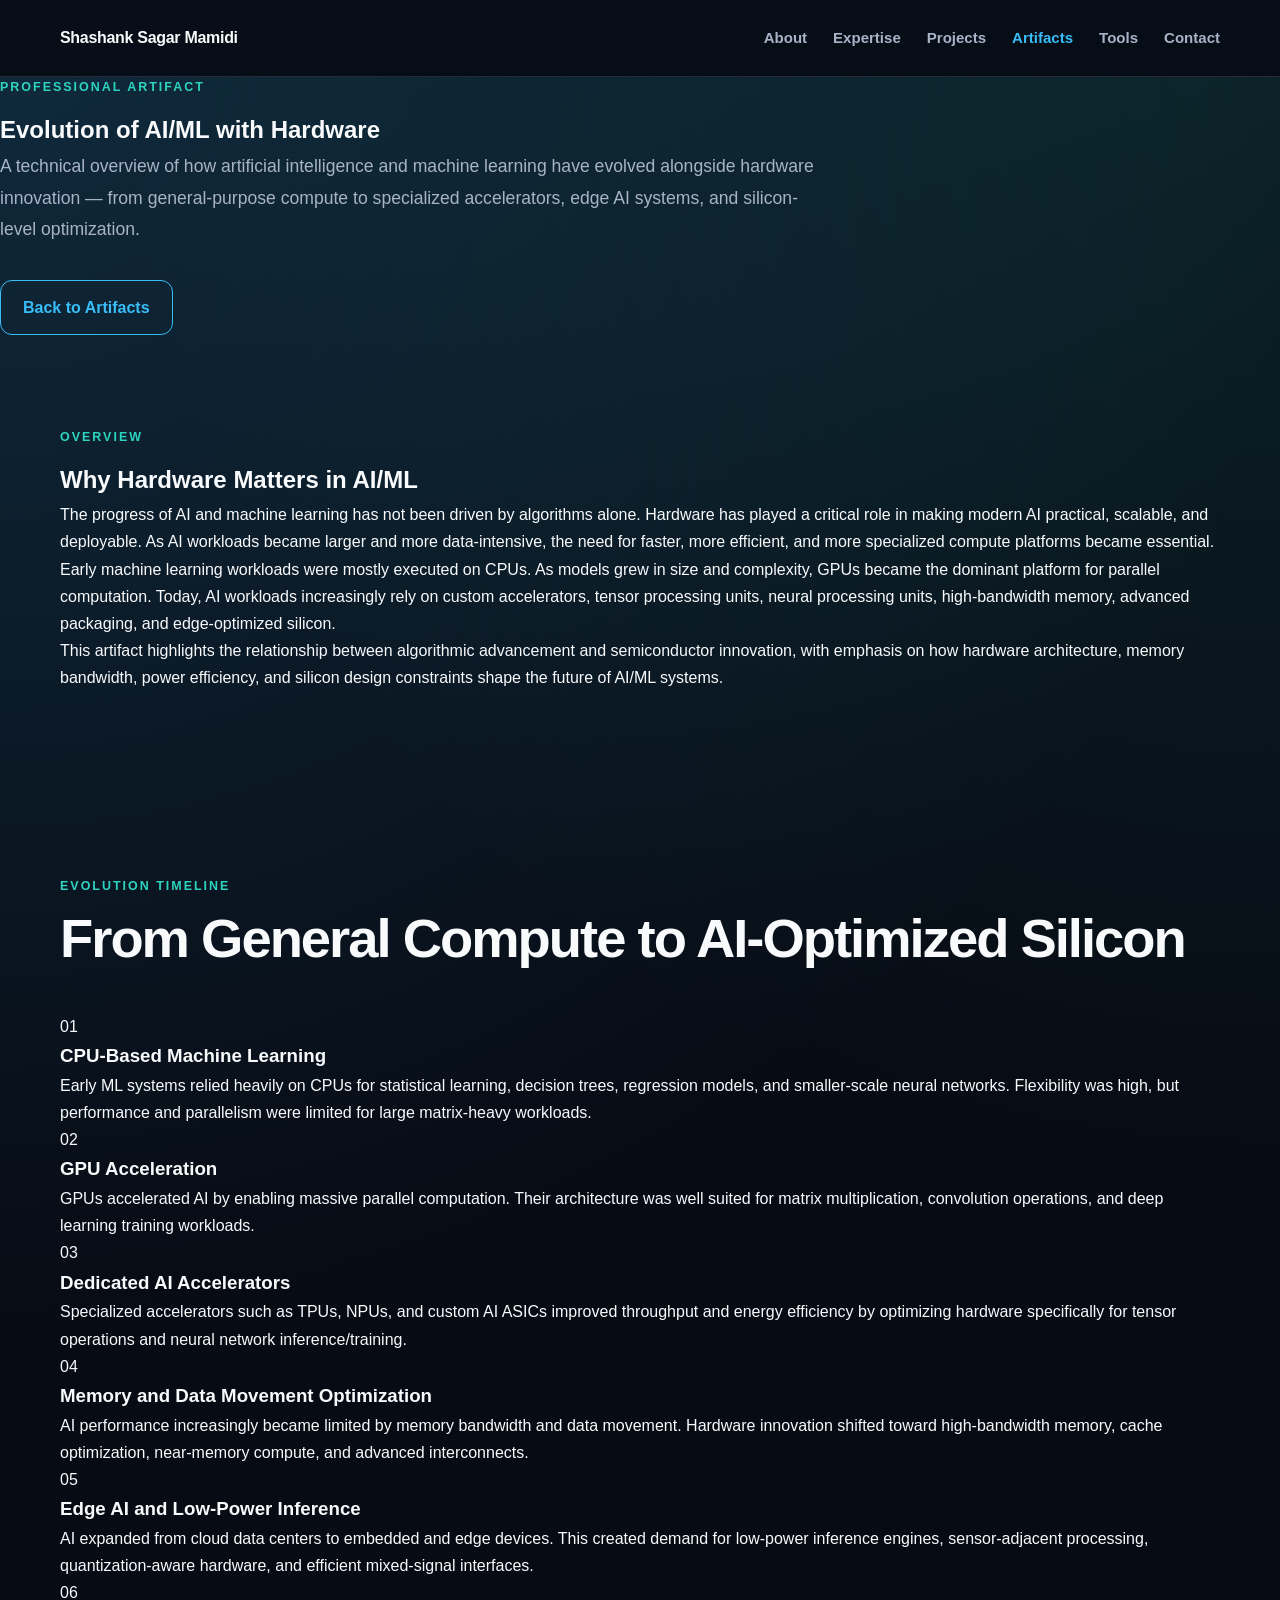
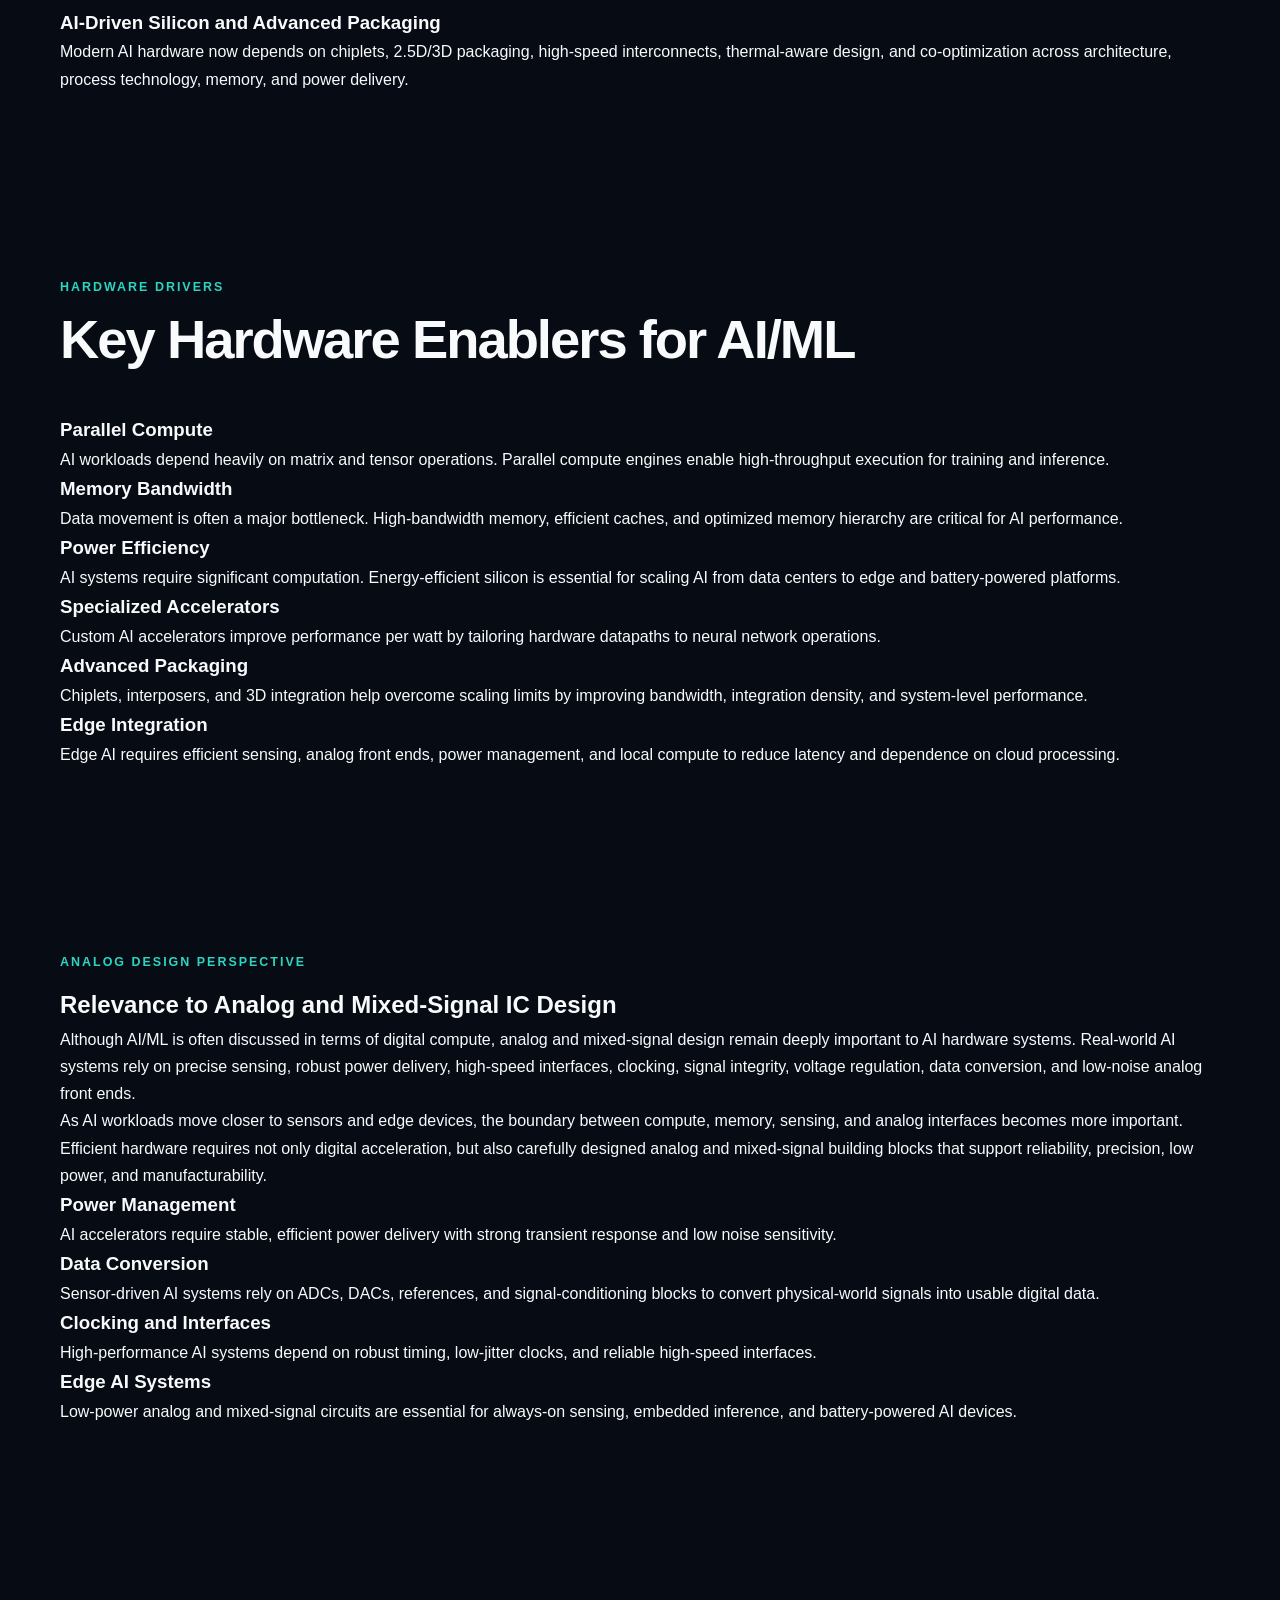
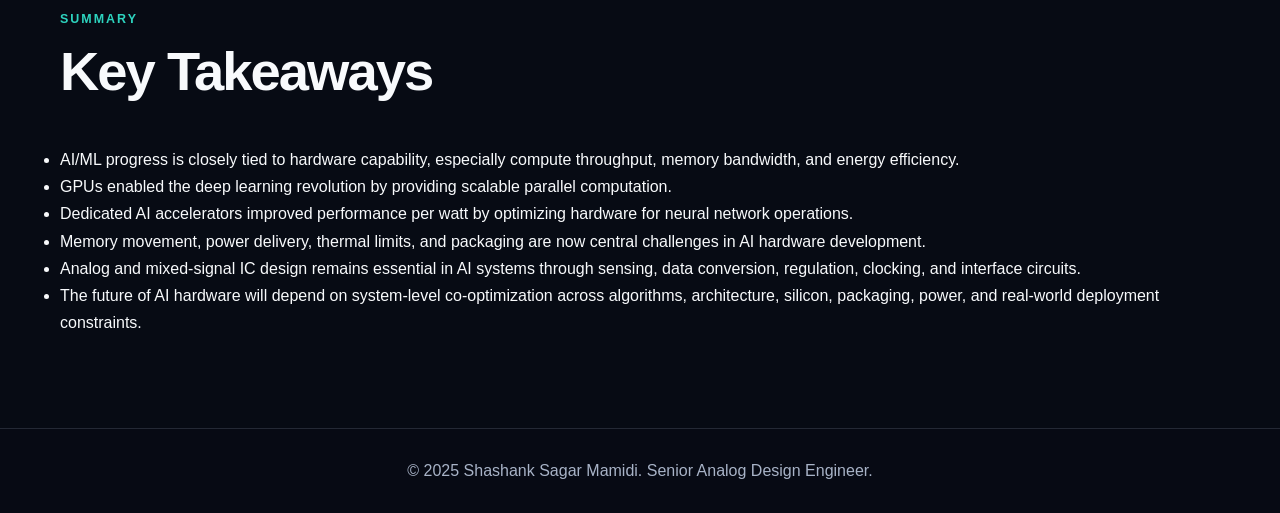
==== ai-ml-hardware.html @ e5d747ac "Create ai-ml-hardware.html" ====
<!DOCTYPE html>
<html lang="en">
<head>
  <meta charset="UTF-8" />
  <meta name="viewport" content="width=device-width, initial-scale=1.0" />

  <title>Evolution of AI/ML with Hardware | Shashank Sagar Mamidi</title>

  <meta 
    name="description" 
    content="A professional artifact by Shashank Sagar Mamidi exploring the evolution of AI and ML with hardware innovation."
  />

  <link rel="stylesheet" href="style.css" />
</head>

<body>

  <header class="site-header">
    <nav class="nav-container">
      <a href="index.html" class="logo">Shashank Sagar Mamidi</a>

      <button class="menu-toggle" id="menuToggle" aria-label="Toggle navigation">
        ☰
      </button>

      <ul class="nav-links" id="navLinks">
        <li><a href="index.html#about">About</a></li>
        <li><a href="index.html#expertise">Expertise</a></li>
        <li><a href="index.html#projects">Projects</a></li>
        <li><a href="artifacts.html" class="active-link">Artifacts</a></li>
        <li><a href="index.html#tools">Tools</a></li>
        <li><a href="index.html#contact">Contact</a></li>
      </ul>
    </nav>
  </header>

  <main>

    <!-- Artifact Hero -->
    <section class="artifact-detail-hero">
      <div class="artifact-detail-inner">
        <p class="intro-label">Professional Artifact</p>

        <h1>Evolution of AI/ML with Hardware</h1>

        <p class="page-description">
          A technical overview of how artificial intelligence and machine learning have evolved
          alongside hardware innovation — from general-purpose compute to specialized accelerators,
          edge AI systems, and silicon-level optimization.
        </p>

        <div class="page-actions">
          <a href="artifacts.html" class="btn btn-outline">Back to Artifacts</a>
        </div>
      </div>
    </section>

    <!-- Overview -->
    <section class="section">
      <div class="artifact-overview-card">
        <p class="section-label">Overview</p>

        <h2>Why Hardware Matters in AI/ML</h2>

        <p>
          The progress of AI and machine learning has not been driven by algorithms alone. 
          Hardware has played a critical role in making modern AI practical, scalable, and deployable.
          As AI workloads became larger and more data-intensive, the need for faster, more efficient,
          and more specialized compute platforms became essential.
        </p>

        <p>
          Early machine learning workloads were mostly executed on CPUs. As models grew in size and
          complexity, GPUs became the dominant platform for parallel computation. Today, AI workloads
          increasingly rely on custom accelerators, tensor processing units, neural processing units,
          high-bandwidth memory, advanced packaging, and edge-optimized silicon.
        </p>

        <p>
          This artifact highlights the relationship between algorithmic advancement and semiconductor
          innovation, with emphasis on how hardware architecture, memory bandwidth, power efficiency,
          and silicon design constraints shape the future of AI/ML systems.
        </p>
      </div>
    </section>

    <!-- Timeline -->
    <section class="section">
      <div class="section-header">
        <p class="section-label">Evolution Timeline</p>
        <h2>From General Compute to AI-Optimized Silicon</h2>
      </div>

      <div class="artifact-timeline">

        <article class="timeline-card">
          <span>01</span>
          <div>
            <h3>CPU-Based Machine Learning</h3>
            <p>
              Early ML systems relied heavily on CPUs for statistical learning, decision trees,
              regression models, and smaller-scale neural networks. Flexibility was high, but
              performance and parallelism were limited for large matrix-heavy workloads.
            </p>
          </div>
        </article>

        <article class="timeline-card">
          <span>02</span>
          <div>
            <h3>GPU Acceleration</h3>
            <p>
              GPUs accelerated AI by enabling massive parallel computation. Their architecture
              was well suited for matrix multiplication, convolution operations, and deep learning
              training workloads.
            </p>
          </div>
        </article>

        <article class="timeline-card">
          <span>03</span>
          <div>
            <h3>Dedicated AI Accelerators</h3>
            <p>
              Specialized accelerators such as TPUs, NPUs, and custom AI ASICs improved throughput
              and energy efficiency by optimizing hardware specifically for tensor operations and
              neural network inference/training.
            </p>
          </div>
        </article>

        <article class="timeline-card">
          <span>04</span>
          <div>
            <h3>Memory and Data Movement Optimization</h3>
            <p>
              AI performance increasingly became limited by memory bandwidth and data movement.
              Hardware innovation shifted toward high-bandwidth memory, cache optimization,
              near-memory compute, and advanced interconnects.
            </p>
          </div>
        </article>

        <article class="timeline-card">
          <span>05</span>
          <div>
            <h3>Edge AI and Low-Power Inference</h3>
            <p>
              AI expanded from cloud data centers to embedded and edge devices. This created demand
              for low-power inference engines, sensor-adjacent processing, quantization-aware hardware,
              and efficient mixed-signal interfaces.
            </p>
          </div>
        </article>

        <article class="timeline-card">
          <span>06</span>
          <div>
            <h3>AI-Driven Silicon and Advanced Packaging</h3>
            <p>
              Modern AI hardware now depends on chiplets, 2.5D/3D packaging, high-speed interconnects,
              thermal-aware design, and co-optimization across architecture, process technology,
              memory, and power delivery.
            </p>
          </div>
        </article>

      </div>
    </section>

    <!-- Hardware Drivers -->
    <section class="section">
      <div class="section-header">
        <p class="section-label">Hardware Drivers</p>
        <h2>Key Hardware Enablers for AI/ML</h2>
      </div>

      <div class="artifact-grid-3">

        <article class="artifact-info-card">
          <h3>Parallel Compute</h3>
          <p>
            AI workloads depend heavily on matrix and tensor operations. Parallel compute engines
            enable high-throughput execution for training and inference.
          </p>
        </article>

        <article class="artifact-info-card">
          <h3>Memory Bandwidth</h3>
          <p>
            Data movement is often a major bottleneck. High-bandwidth memory, efficient caches,
            and optimized memory hierarchy are critical for AI performance.
          </p>
        </article>

        <article class="artifact-info-card">
          <h3>Power Efficiency</h3>
          <p>
            AI systems require significant computation. Energy-efficient silicon is essential for
            scaling AI from data centers to edge and battery-powered platforms.
          </p>
        </article>

        <article class="artifact-info-card">
          <h3>Specialized Accelerators</h3>
          <p>
            Custom AI accelerators improve performance per watt by tailoring hardware datapaths
            to neural network operations.
          </p>
        </article>

        <article class="artifact-info-card">
          <h3>Advanced Packaging</h3>
          <p>
            Chiplets, interposers, and 3D integration help overcome scaling limits by improving
            bandwidth, integration density, and system-level performance.
          </p>
        </article>

        <article class="artifact-info-card">
          <h3>Edge Integration</h3>
          <p>
            Edge AI requires efficient sensing, analog front ends, power management, and local
            compute to reduce latency and dependence on cloud processing.
          </p>
        </article>

      </div>
    </section>

    <!-- Analog Perspective -->
    <section class="section">
      <div class="artifact-overview-card">
        <p class="section-label">Analog Design Perspective</p>

        <h2>Relevance to Analog and Mixed-Signal IC Design</h2>

        <p>
          Although AI/ML is often discussed in terms of digital compute, analog and mixed-signal
          design remain deeply important to AI hardware systems. Real-world AI systems rely on
          precise sensing, robust power delivery, high-speed interfaces, clocking, signal integrity,
          voltage regulation, data conversion, and low-noise analog front ends.
        </p>

        <p>
          As AI workloads move closer to sensors and edge devices, the boundary between compute,
          memory, sensing, and analog interfaces becomes more important. Efficient hardware requires
          not only digital acceleration, but also carefully designed analog and mixed-signal building
          blocks that support reliability, precision, low power, and manufacturability.
        </p>

        <div class="analog-points">
          <div>
            <h3>Power Management</h3>
            <p>
              AI accelerators require stable, efficient power delivery with strong transient response
              and low noise sensitivity.
            </p>
          </div>

          <div>
            <h3>Data Conversion</h3>
            <p>
              Sensor-driven AI systems rely on ADCs, DACs, references, and signal-conditioning blocks
              to convert physical-world signals into usable digital data.
            </p>
          </div>

          <div>
            <h3>Clocking and Interfaces</h3>
            <p>
              High-performance AI systems depend on robust timing, low-jitter clocks, and reliable
              high-speed interfaces.
            </p>
          </div>

          <div>
            <h3>Edge AI Systems</h3>
            <p>
              Low-power analog and mixed-signal circuits are essential for always-on sensing,
              embedded inference, and battery-powered AI devices.
            </p>
          </div>
        </div>
      </div>
    </section>

    <!-- Key Takeaways -->
    <section class="section">
      <div class="section-header">
        <p class="section-label">Summary</p>
        <h2>Key Takeaways</h2>
      </div>

      <div class="takeaways-card">
        <ul>
          <li>
            AI/ML progress is closely tied to hardware capability, especially compute throughput,
            memory bandwidth, and energy efficiency.
          </li>

          <li>
            GPUs enabled the deep learning revolution by providing scalable parallel computation.
          </li>

          <li>
            Dedicated AI accelerators improved performance per watt by optimizing hardware for
            neural network operations.
          </li>

          <li>
            Memory movement, power delivery, thermal limits, and packaging are now central challenges
            in AI hardware development.
          </li>

          <li>
            Analog and mixed-signal IC design remains essential in AI systems through sensing,
            data conversion, regulation, clocking, and interface circuits.
          </li>

          <li>
            The future of AI hardware will depend on system-level co-optimization across algorithms,
            architecture, silicon, packaging, power, and real-world deployment constraints.
          </li>
        </ul>
      </div>
    </section>

  </main>

  <footer>
    <p>© 2025 Shashank Sagar Mamidi. Senior Analog Design Engineer.</p>
  </footer>

  <script src="script.js"></script>
</body>
</html>
---- style.css ----
:root {
  --bg: #070b14;
  --surface: #0f172a;
  --surface-soft: #111c33;
  --text: #f8fafc;
  --muted: #a8b3c7;
  --primary: #38bdf8;
  --primary-dark: #0284c7;
  --accent: #2dd4bf;
  --border: rgba(148, 163, 184, 0.2);
  --shadow: 0 24px 70px rgba(0, 0, 0, 0.45);
  --gradient: linear-gradient(135deg, #38bdf8, #2dd4bf);
}

* {
  margin: 0;
  padding: 0;
  box-sizing: border-box;
}

html {
  scroll-behavior: smooth;
}

body {
  font-family: Arial, Helvetica, sans-serif;
  background:
    radial-gradient(circle at top left, rgba(56, 189, 248, 0.18), transparent 34%),
    radial-gradient(circle at top right, rgba(45, 212, 191, 0.12), transparent 30%),
    var(--bg);
  color: var(--text);
  line-height: 1.7;
}

a {
  text-decoration: none;
  color: inherit;
}

/* Header */
.site-header {
  position: sticky;
  top: 0;
  z-index: 1000;
  background: rgba(7, 11, 20, 0.88);
  backdrop-filter: blur(16px);
  border-bottom: 1px solid var(--border);
}

.nav-container {
  width: min(1160px, 92%);
  margin: auto;
  min-height: 76px;
  display: flex;
  align-items: center;
  justify-content: space-between;
}

.logo {
  font-weight: 900;
  color: var(--text);
  font-size: 1rem;
  letter-spacing: -0.3px;
}

.logo:hover {
  color: var(--primary);
}

.nav-links {
  list-style: none;
  display: flex;
  gap: 26px;
}

.nav-links a {
  font-weight: 600;
  font-size: 0.94rem;
  color: var(--muted);
  transition: 0.2s ease;
}

.nav-links a:hover,
.active-link {
  color: var(--primary) !important;
}

.menu-toggle {
  display: none;
  border: none;
  background: transparent;
  color: var(--text);
  font-size: 1.9rem;
  cursor: pointer;
}

/* Hero */
.hero {
  width: min(1160px, 92%);
  min-height: calc(100vh - 76px);
  margin: auto;
  display: grid;
  grid-template-columns: minmax(0, 1.35fr) minmax(280px, 0.9fr);
  gap: 54px;
  align-items: center;
  padding: 76px 0;
}

.intro-label,
.section-label {
  color: var(--accent);
  text-transform: uppercase;
  letter-spacing: 2px;
  font-size: 0.78rem;
  font-weight: 900;
  margin-bottom: 12px;
}

.hero h1 {
  font-size: clamp(2.8rem, 7vw, 5.8rem);
  line-height: 0.98;
  letter-spacing: -3px;
  margin-bottom: 24px;
}

.hero h2 {
  color: var(--primary);
  font-size: clamp(1.15rem, 2.3vw, 1.7rem);
  margin-bottom: 24px;
  max-width: 850px;
}

.hero-description {
  max-width: 760px;
  color: var(--muted);
  font-size: 1.08rem;
}

.hero-actions {
  display: flex;
  flex-wrap: wrap;
  gap: 16px;
  margin-top: 36px;
}

.btn {
  display: inline-block;
  padding: 13px 22px;
  border-radius: 12px;
  font-weight: 900;
  transition: 0.25s ease;
}

.btn-primary {
  background: var(--gradient);
  color: #06111f;
}

.btn-primary:hover {
  transform: translateY(-3px);
  box-shadow: 0 14px 32px rgba(56, 189, 248, 0.25);
}

.btn-outline {
  border: 1.5px solid var(--primary);
  color: var(--primary);
}

.btn-outline:hover {
  background: rgba(56, 189, 248, 0.12);
  transform: translateY(-3px);
}

/* Hero Panel */
.hero-panel {
  background: linear-gradient(145deg, rgba(15, 23, 42, 0.96), rgba(17, 28, 51, 0.96));
  color: var(--text);
  padding: 34px;
  border-radius: 28px;
  box-shadow: var(--shadow);
  border: 1px solid var(--border);
  position: relative;
  overflow: hidden;
}

.hero-panel::before {
  content: "";
  position: absolute;
  inset: 0;
  background: linear-gradient(135deg, rgba(56, 189, 248, 0.14), transparent 45%);
  pointer-events: none;
}

.panel-title {
  position: relative;
  font-weight: 900;
  margin-bottom: 22px;
  color: var(--accent);
}

.chip-grid {
  position: relative;
  display: flex;
  flex-wrap: wrap;
  gap: 12px;
}

.chip-grid span {
  background: rgba(148, 163, 184, 0.1);
  border: 1px solid var(--border);
  color: #d7e2f3;
  padding: 10px 13px;
  border-radius: 999px;
  font-size: 0.9rem;
}

/* Sections */
.section {
  width: min(1160px, 92%);
  margin: auto;
  padding: 92px 0;
}

.section-header {
  margin-bottom: 44px;
}

.section-header h2 {
  font-size: clamp(2rem, 4.4vw, 3.4rem);
  line-height: 1.1;
  letter-spacing: -2px;
}

.about-layout {
  display: grid;
  grid-template-columns: minmax(0, 1.35fr) minmax(280px, 0.75fr);
  gap: 42px;
}

.about-text p {
  margin-bottom: 18px;
  color: var(--muted);
}

/* Shared Card Styles */
.summary-card,
.expertise-card,
.project-card,
.artifact-card,
.note-card {
  background: linear-gradient(145deg, var(--surface), var(--surface-soft));
  border: 1px solid var(--border);
  box-shadow: var(--shadow);
}

/* Summary Card */
.summary-card {
  padding: 32px;
  border-radius: 24px;
}

.summary-card h3 {
  margin-bottom: 12px;
  color: var(--primary);
}

.summary-card p {
  color: var(--muted);
  margin-bottom: 18px;
}

.summary-card ul {
  padding-left: 18px;
  color: var(--muted);
}

/* Expertise */
.expertise-grid {
  display: grid;
  grid-template-columns: repeat(3, minmax(0, 1fr));
  gap: 22px;
}

.expertise-card {
  padding: 28px;
  border-radius: 22px;
  transition: 0.25s ease;
}

.expertise-card:hover,
.project-card:hover,
.artifact-card:hover {
  transform: translateY(-5px);
  border-color: rgba(56, 189, 248, 0.45);
}

.expertise-card h3 {
  color: var(--accent);
  margin-bottom: 12px;
}

.expertise-card p {
  color: var(--muted);
}

/* Projects */
.projects-grid {
  display: grid;
  grid-template-columns: repeat(3, minmax(0, 1fr));
  gap: 22px;
}

.project-card {
  border-radius: 24px;
  padding: 28px;
  transition: 0.25s ease;
}

.project-top {
  display: flex;
  gap: 14px;
  justify-content: space-between;
  align-items: flex-start;
  margin-bottom: 16px;
}

.project-top h3 {
  line-height: 1.25;
  color: var(--text);
}

.project-top span {
  background: rgba(56, 189, 248, 0.12);
  color: var(--primary);
  border: 1px solid rgba(56, 189, 248, 0.28);
  padding: 6px 10px;
  border-radius: 999px;
  font-size: 0.75rem;
  font-weight: 900;
  white-space: nowrap;
}

.project-card p {
  color: var(--muted);
  margin-bottom: 18px;
}

.project-card ul {
  padding-left: 18px;
  color: var(--muted);
}

/* Tools */
.tools-wrapper {
  display: flex;
  flex-wrap: wrap;
  gap: 14px;
}

.tools-wrapper span {
  background: rgba(15, 23, 42, 0.9);
  border: 1px solid var(--border);
  box-shadow: 0 8px 22px rgba(0, 0, 0, 0.22);
  padding: 12px 16px;
  border-radius: 999px;
  font-weight: 800;
  color: var(--text);
}

.tools-wrapper span:hover {
  color: var(--primary);
  border-color: rgba(56, 189, 248, 0.45);
}

/* Contact */
.contact-section {
  text-align: center;
}

.contact-section p {
  max-width: 700px;
  margin: auto;
  color: var(--muted);
}

.contact-buttons {
  display: flex;
  justify-content: center;
  flex-wrap: wrap;
  gap: 14px;
  margin-top: 30px;
}

.contact-buttons a {
  background: var(--gradient);
  color: #06111f;
  padding: 13px 20px;
  border-radius: 12px;
  font-weight: 900;
  transition: 0.25s ease;
}

.contact-buttons a:hover {
  transform: translateY(-3px);
  box-shadow: 0 14px 32px rgba(56, 189, 248, 0.25);
}

/* Secondary Page Hero */
.page-hero {
  width: min(1160px, 92%);
  min-height: 55vh;
  margin: auto;
  display: flex;
  align-items: center;
  padding: 90px 0 60px;
}

.page-hero h1 {
  font-size: clamp(3.2rem, 8vw, 6.5rem);
  line-height: 0.95;
  letter-spacing: -4px;
  margin-bottom: 24px;
}

.page-description {
  max-width: 820px;
  color: var(--muted);
  font-size: 1.1rem;
}

/* Artifacts Page */
.artifacts-grid {
  display: grid;
  grid-template-columns: repeat(3, minmax(0, 1fr));
  gap: 22px;
}

.artifact-card {
  border-radius: 24px;
  padding: 28px;
  transition: 0.25s ease;
}

.artifact-icon {
  width: 52px;
  height: 52px;
  border-radius: 16px;
  background: rgba(56, 189, 248, 0.12);
  border: 1px solid rgba(56, 189, 248, 0.28);
  display: grid;
  place-items: center;
  font-size: 1.5rem;
  margin-bottom: 20px;
}

.artifact-card h3 {
  color: var(--accent);
  margin-bottom: 12px;
}

.artifact-card p {
  color: var(--muted);
  margin-bottom: 20px;
}

.artifact-link {
  display: inline-block;
  color: var(--primary);
  font-weight: 900;
}

.artifact-link:hover {
  color: var(--accent);
}

.artifacts-note-section {
  padding-top: 20px;
}

.note-card {
  border-radius: 28px;
  padding: 34px;
}

.note-card h2 {
  font-size: clamp(1.8rem, 4vw, 3rem);
  line-height: 1.1;
  letter-spacing: -1.5px;
  margin-bottom: 18px;
}

.note-card p {
  color: var(--muted);
  margin-bottom: 20px;
}

.note-card ul {
  color: var(--muted);
  padding-left: 20px;
}

/* Footer */
footer {
  text-align: center;
  background: rgba(7, 11, 20, 0.9);
  border-top: 1px solid var(--border);
  color: var(--muted);
  padding: 28px;
}

/* Responsive */
@media (max-width: 980px) {
  .menu-toggle {
    display: block;
  }

  .nav-links {
    display: none;
    position: absolute;
    top: 76px;
    right: 4%;
    width: 250px;
    flex-direction: column;
    gap: 16px;
    background: var(--surface);
    border: 1px solid var(--border);
    box-shadow: var(--shadow);
    padding: 24px;
    border-radius: 18px;
  }

  .nav-links.active {
    display: flex;
  }

  .hero,
  .about-layout,
  .projects-grid,
  .expertise-grid,
  .artifacts-grid {
    grid-template-columns: 1fr;
  }

  .hero {
    padding: 58px 0;
  }

  .hero h1,
  .page-hero h1 {
    letter-spacing: -2px;
  }
}

@media (max-width: 520px) {
  .section {
    padding: 70px 0;
  }

  .hero h1 {
    font-size: 2.7rem;
  }

  .project-top {
    flex-direction: column;
  }

  .nav-container {
    width: 90%;
  }
}
/* =========================================================
   Artifacts Page Alignment Fix
   ========================================================= */

.page-hero {
  width: min(1160px, 92%);
  margin: 0 auto;
  min-height: auto;
  display: block;
  padding: 110px 0 55px;
}

.page-hero-inner {
  max-width: 900px;
}

.page-hero h1 {
  font-size: clamp(3.2rem, 8vw, 6.2rem);
  line-height: 0.95;
  letter-spacing: -4px;
  margin-bottom: 24px;
}

.page-description {
  max-width: 820px;
  color: var(--muted);
  font-size: 1.1rem;
  line-height: 1.8;
}

.page-actions {
  display: flex;
  flex-wrap: wrap;
  gap: 16px;
  margin-top: 34px;
}

.artifacts-section {
  padding-top: 55px;
}

.artifacts-grid {
  display: grid;
  grid-template-columns: repeat(3, minmax(0, 1fr));
  gap: 22px;
  align-items: stretch;
}

.artifact-card {
  min-height: 100%;
  border-radius: 24px;
  padding: 28px;
  transition: 0.25s ease;

  display: flex;
  flex-direction: column;
  justify-content: space-between;
}

.artifact-card:hover {
  transform: translateY(-5px);
  border-color: rgba(56, 189, 248, 0.45);
}

.artifact-icon {
  width: 52px;
  height: 52px;
  border-radius: 16px;
  background: rgba(56, 189, 248, 0.12);
  border: 1px solid rgba(56, 189, 248, 0.28);
  display: grid;
  place-items: center;
  font-size: 1.5rem;
  margin-bottom: 20px;
}

.artifact-card h3 {
  color: var(--accent);
  margin-bottom: 12px;
  line-height: 1.25;
}

.artifact-card p {
  color: var(--muted);
  margin-bottom: 22px;
}

.artifact-link {
  display: inline-block;
  color: var(--primary);
  font-weight: 900;
  margin-top: auto;
}

.artifact-link:hover {
  color: var(--accent);
}

.artifacts-note-section {
  padding-top: 35px;
}

.note-card {
  border-radius: 28px;
  padding: 36px;
}

.note-card h2 {
  font-size: clamp(1.8rem, 4vw, 3rem);
  line-height: 1.1;
  letter-spacing: -1.5px;
  margin-bottom: 18px;
}

.note-card p {
  color: var(--muted);
  margin-bottom: 20px;
}

.note-card ul {
  color: var(--muted);
  padding-left: 22px;
}

.note-card li {
  margin-bottom: 8px;
}

/* Tablet */
@media (max-width: 980px) {
  .page-hero {
    padding: 85px 0 40px;
  }

  .artifacts-grid {
    grid-template-columns: repeat(2, minmax(0, 1fr));
  }

  .page-hero h1 {
    letter-spacing: -2px;
  }
}

/* Mobile */
@media (max-width: 680px) {
  .artifacts-grid {
    grid-template-columns: 1fr;
  }

  .page-hero {
    padding: 70px 0 35px;
  }

  .page-hero h1 {
    font-size: 3rem;
  }

  .note-card {
    padding: 28px;
  }
}
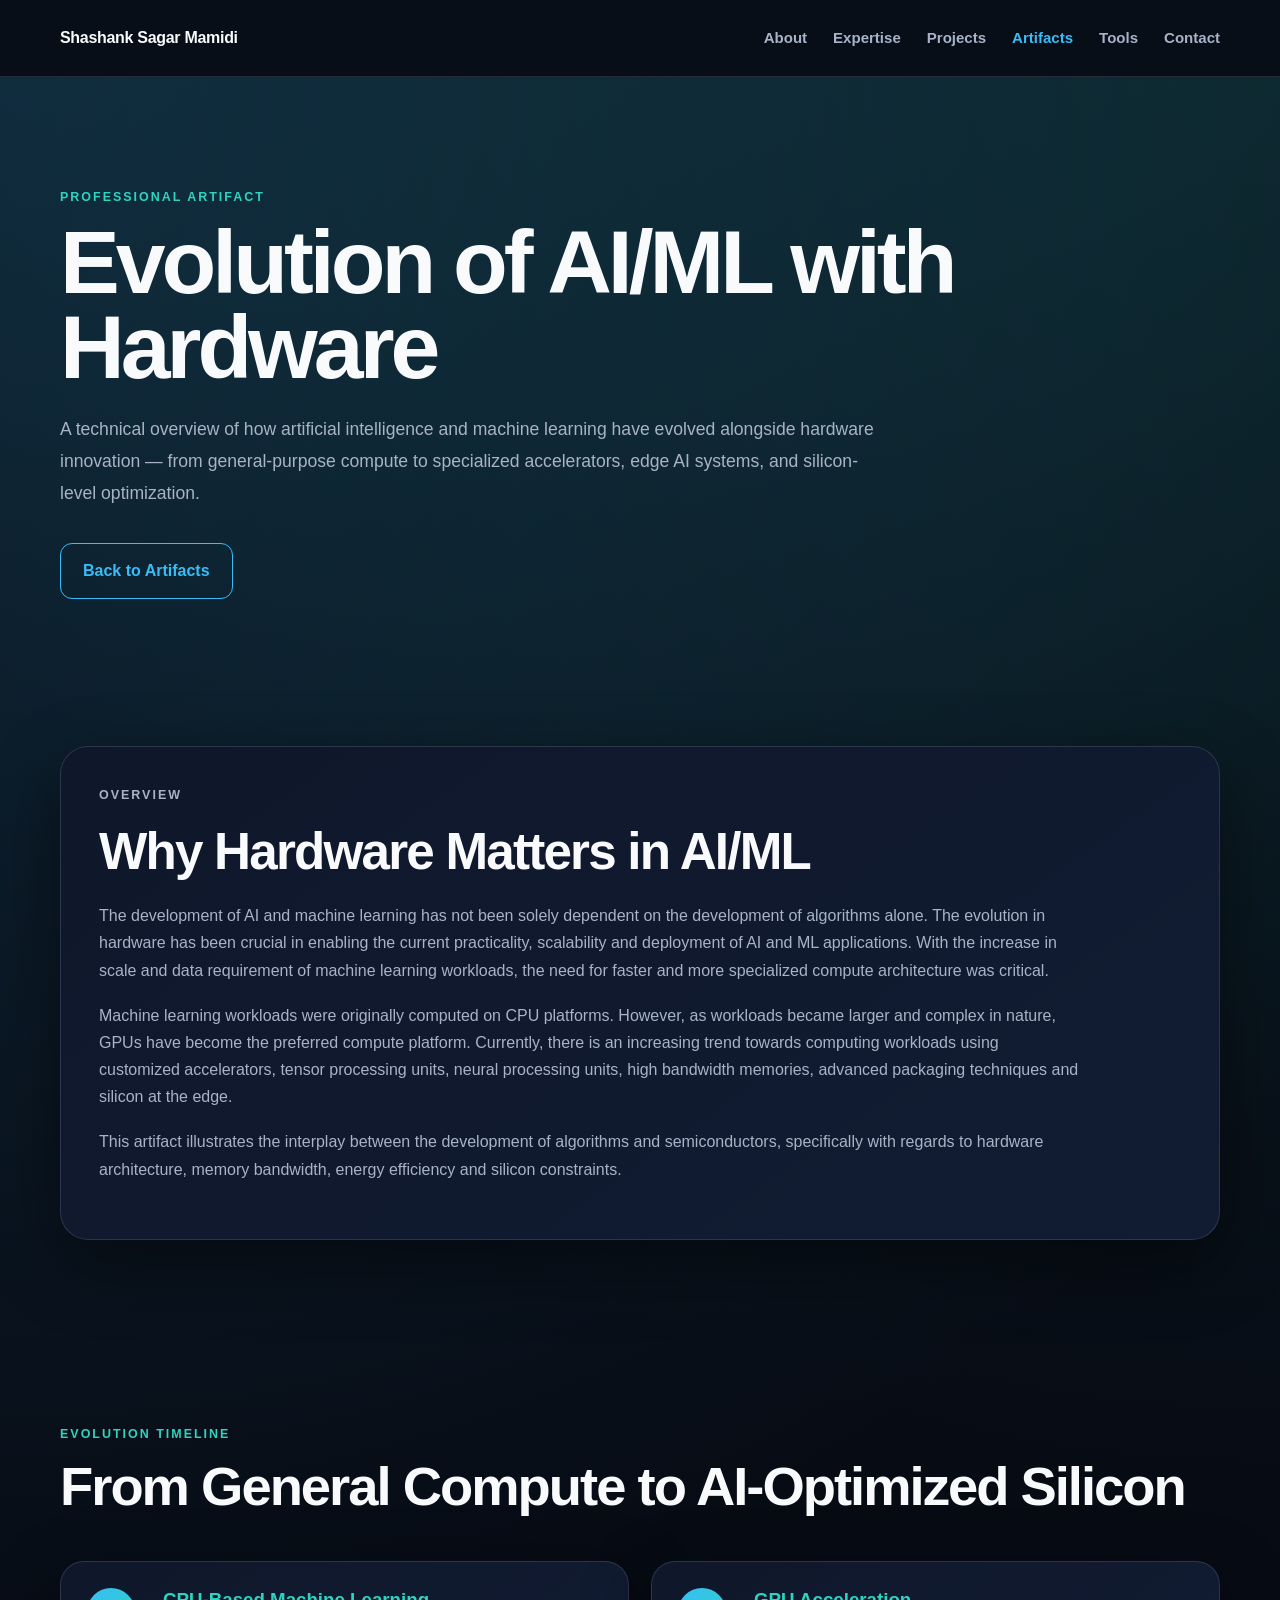
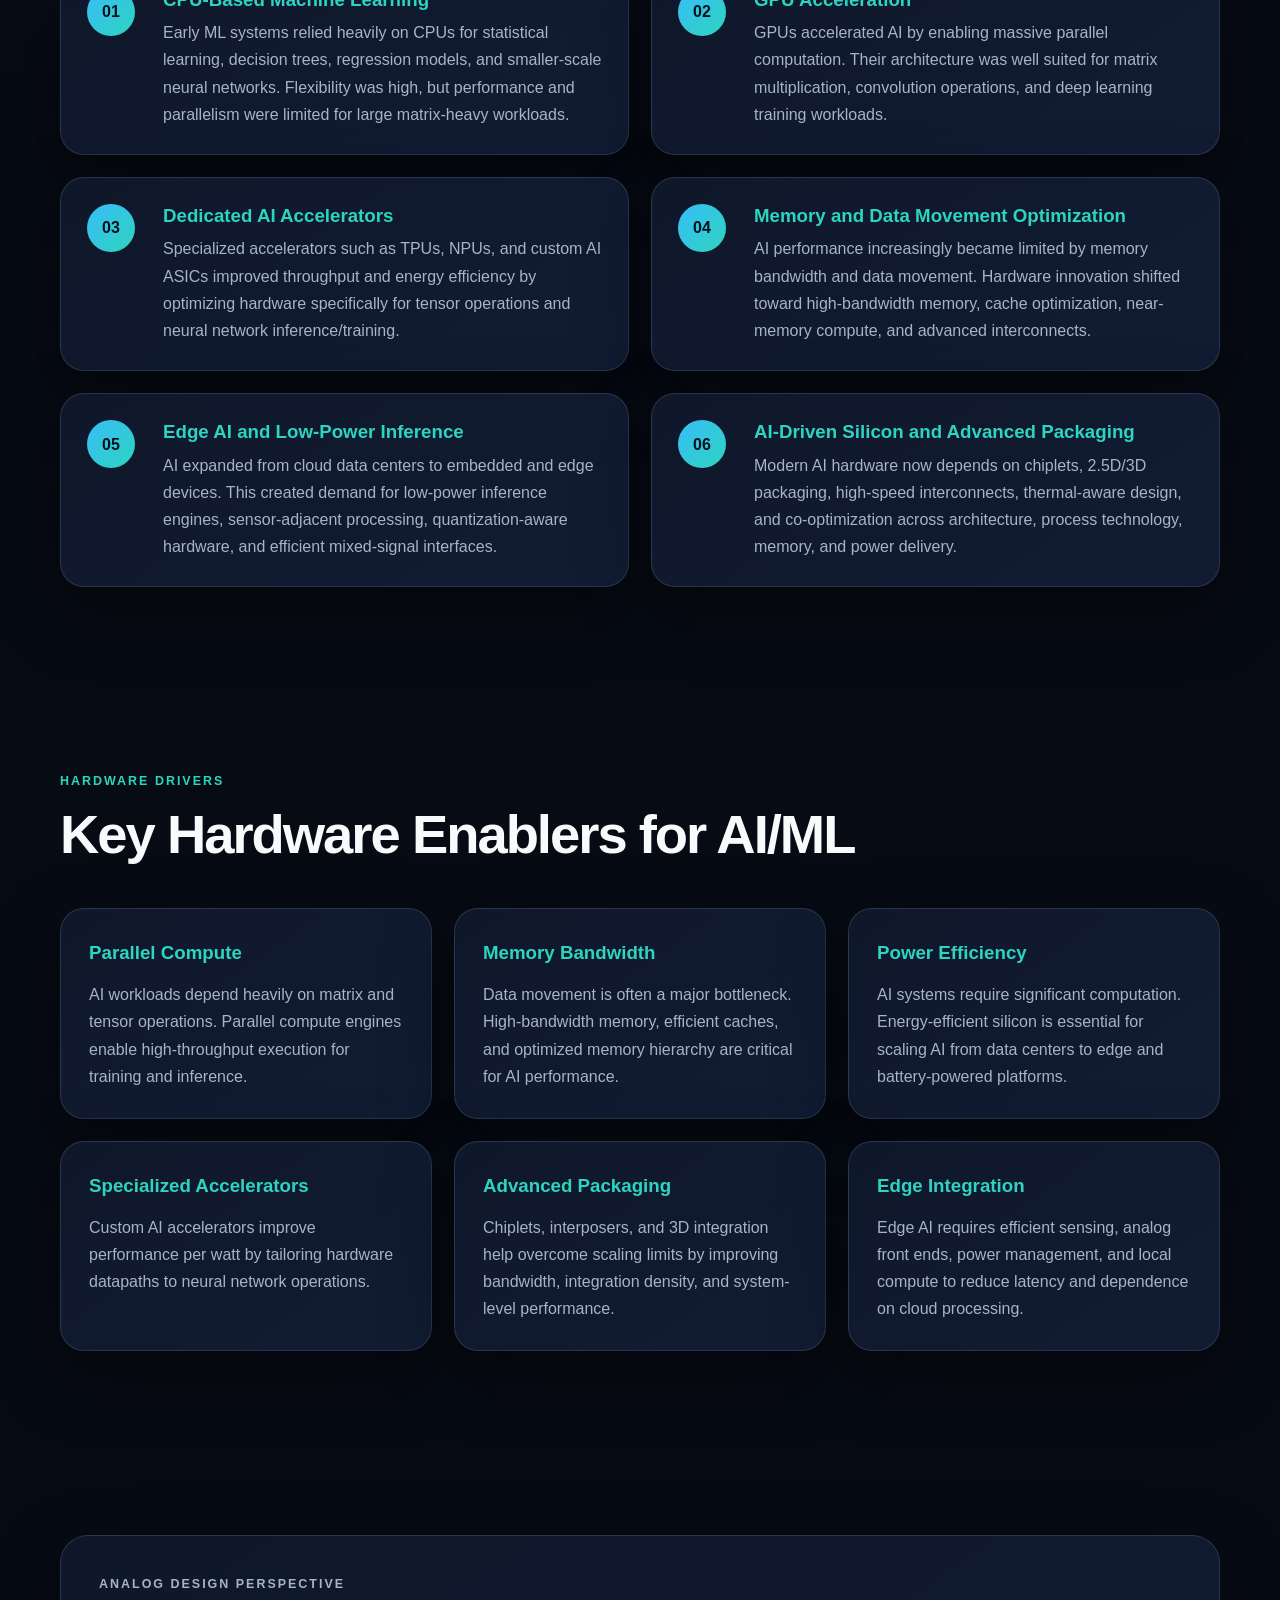
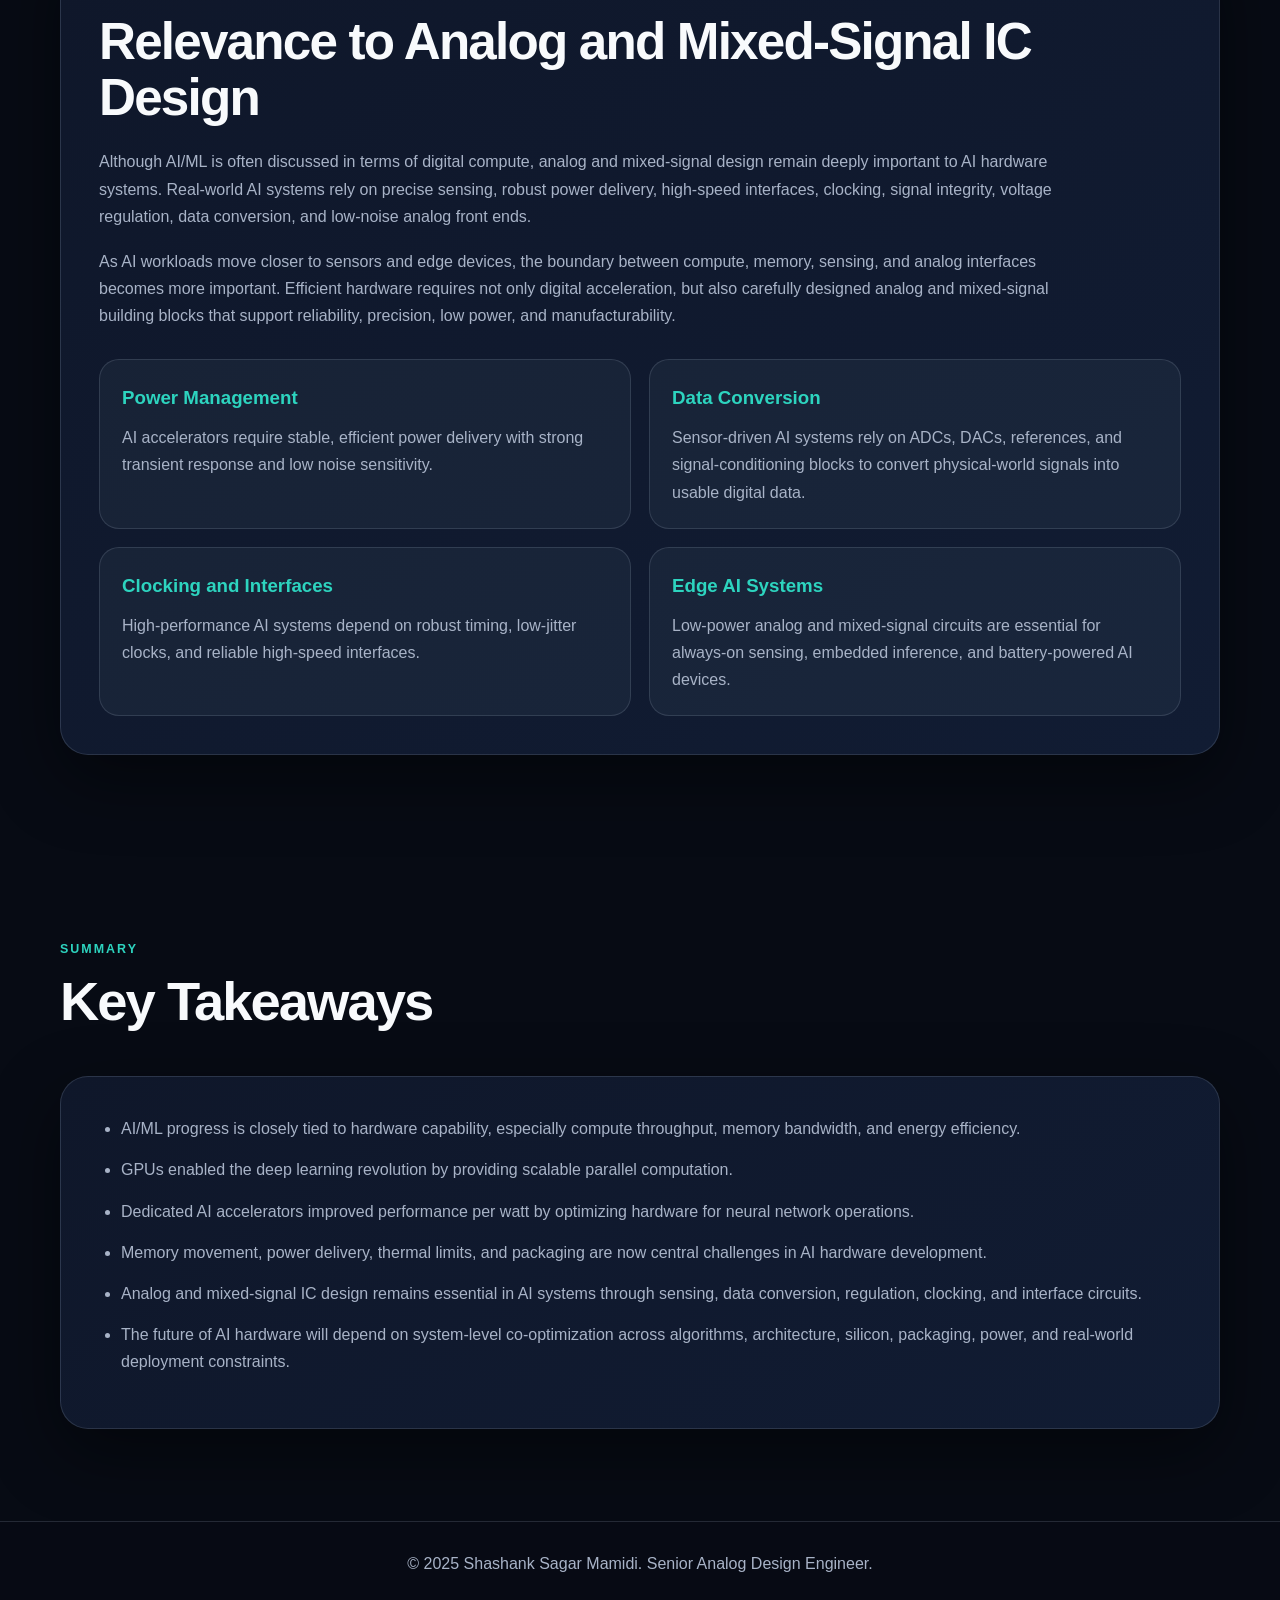
==== commit 41a87c3f: "Update ai-ml-hardware.html" ====
--- a/ai-ml-hardware.html
+++ b/ai-ml-hardware.html
@@ -8,7 +8,7 @@
 
   <meta 
     name="description" 
-    content="A professional artifact by Shashank Sagar Mamidi exploring the evolution of AI and ML with hardware innovation."
+    content="A professional artifact exploring the evolution of AI and ML with hardware innovation."
   />
 
   <link rel="stylesheet" href="style.css" />
@@ -64,23 +64,15 @@
         <h2>Why Hardware Matters in AI/ML</h2>
 
         <p>
-          The progress of AI and machine learning has not been driven by algorithms alone. 
-          Hardware has played a critical role in making modern AI practical, scalable, and deployable.
-          As AI workloads became larger and more data-intensive, the need for faster, more efficient,
-          and more specialized compute platforms became essential.
-        </p>
-
-        <p>
-          Early machine learning workloads were mostly executed on CPUs. As models grew in size and
-          complexity, GPUs became the dominant platform for parallel computation. Today, AI workloads
-          increasingly rely on custom accelerators, tensor processing units, neural processing units,
-          high-bandwidth memory, advanced packaging, and edge-optimized silicon.
-        </p>
-
-        <p>
-          This artifact highlights the relationship between algorithmic advancement and semiconductor
-          innovation, with emphasis on how hardware architecture, memory bandwidth, power efficiency,
-          and silicon design constraints shape the future of AI/ML systems.
+          The development of AI and machine learning has not been solely dependent on the development of algorithms alone. The evolution in hardware has been crucial in enabling the current practicality, scalability and deployment of AI and ML applications. With the increase in scale and data requirement of machine learning workloads, the need for faster and more specialized compute architecture was critical.
+        </p>
+
+        <p>
+          Machine learning workloads were originally computed on CPU platforms. However, as workloads became larger and complex in nature, GPUs have become the preferred compute platform. Currently, there is an increasing trend towards computing workloads using customized accelerators, tensor processing units, neural processing units, high bandwidth memories, advanced packaging techniques and silicon at the edge.
+        </p>
+
+        <p>
+          This artifact illustrates the interplay between the development of algorithms and semiconductors, specifically with regards to hardware architecture, memory bandwidth, energy efficiency and silicon constraints.
         </p>
       </div>
     </section>
--- a/style.css
+++ b/style.css
@@ -729,3 +729,181 @@
     padding: 28px;
   }
 }
+/* =========================================================
+   AI/ML Hardware Artifact Detail Page
+   ========================================================= */
+
+.artifact-detail-hero {
+  width: min(1160px, 92%);
+  margin: 0 auto;
+  padding: 110px 0 55px;
+}
+
+.artifact-detail-inner {
+  max-width: 980px;
+}
+
+.artifact-detail-hero h1 {
+  font-size: clamp(3rem, 7vw, 6rem);
+  line-height: 0.95;
+  letter-spacing: -4px;
+  margin-bottom: 24px;
+}
+
+.artifact-overview-card,
+.takeaways-card {
+  background: linear-gradient(145deg, var(--surface), var(--surface-soft));
+  border: 1px solid var(--border);
+  box-shadow: var(--shadow);
+  border-radius: 28px;
+  padding: 38px;
+}
+
+.artifact-overview-card h2 {
+  font-size: clamp(2rem, 4vw, 3.2rem);
+  line-height: 1.1;
+  letter-spacing: -1.8px;
+  margin-bottom: 22px;
+}
+
+.artifact-overview-card p {
+  color: var(--muted);
+  margin-bottom: 18px;
+  max-width: 980px;
+}
+
+.artifact-timeline {
+  display: grid;
+  grid-template-columns: repeat(2, minmax(0, 1fr));
+  gap: 22px;
+}
+
+.timeline-card {
+  display: grid;
+  grid-template-columns: 58px minmax(0, 1fr);
+  gap: 18px;
+  background: linear-gradient(145deg, var(--surface), var(--surface-soft));
+  border: 1px solid var(--border);
+  box-shadow: var(--shadow);
+  border-radius: 24px;
+  padding: 26px;
+  transition: 0.25s ease;
+}
+
+.timeline-card:hover {
+  transform: translateY(-5px);
+  border-color: rgba(56, 189, 248, 0.45);
+}
+
+.timeline-card span {
+  width: 48px;
+  height: 48px;
+  border-radius: 50%;
+  background: var(--gradient);
+  color: #06111f;
+  display: grid;
+  place-items: center;
+  font-weight: 900;
+}
+
+.timeline-card h3 {
+  color: var(--accent);
+  margin-bottom: 8px;
+  line-height: 1.25;
+}
+
+.timeline-card p {
+  color: var(--muted);
+}
+
+.artifact-grid-3 {
+  display: grid;
+  grid-template-columns: repeat(3, minmax(0, 1fr));
+  gap: 22px;
+}
+
+.artifact-info-card {
+  background: linear-gradient(145deg, var(--surface), var(--surface-soft));
+  border: 1px solid var(--border);
+  box-shadow: var(--shadow);
+  border-radius: 24px;
+  padding: 28px;
+  transition: 0.25s ease;
+}
+
+.artifact-info-card:hover {
+  transform: translateY(-5px);
+  border-color: rgba(56, 189, 248, 0.45);
+}
+
+.artifact-info-card h3 {
+  color: var(--accent);
+  margin-bottom: 12px;
+}
+
+.artifact-info-card p {
+  color: var(--muted);
+}
+
+.analog-points {
+  display: grid;
+  grid-template-columns: repeat(2, minmax(0, 1fr));
+  gap: 18px;
+  margin-top: 30px;
+}
+
+.analog-points div {
+  background: rgba(148, 163, 184, 0.07);
+  border: 1px solid var(--border);
+  border-radius: 20px;
+  padding: 22px;
+}
+
+.analog-points h3 {
+  color: var(--accent);
+  margin-bottom: 10px;
+}
+
+.analog-points p {
+  margin-bottom: 0;
+}
+
+.takeaways-card ul {
+  color: var(--muted);
+  padding-left: 22px;
+}
+
+.takeaways-card li {
+  margin-bottom: 14px;
+}
+
+@media (max-width: 980px) {
+  .artifact-timeline,
+  .artifact-grid-3,
+  .analog-points {
+    grid-template-columns: 1fr;
+  }
+
+  .artifact-detail-hero h1 {
+    letter-spacing: -2px;
+  }
+
+  .timeline-card {
+    grid-template-columns: 1fr;
+  }
+}
+
+@media (max-width: 520px) {
+  .artifact-detail-hero {
+    padding: 75px 0 35px;
+  }
+
+  .artifact-detail-hero h1 {
+    font-size: 2.8rem;
+  }
+
+  .artifact-overview-card,
+  .takeaways-card {
+    padding: 28px;
+  }
+}
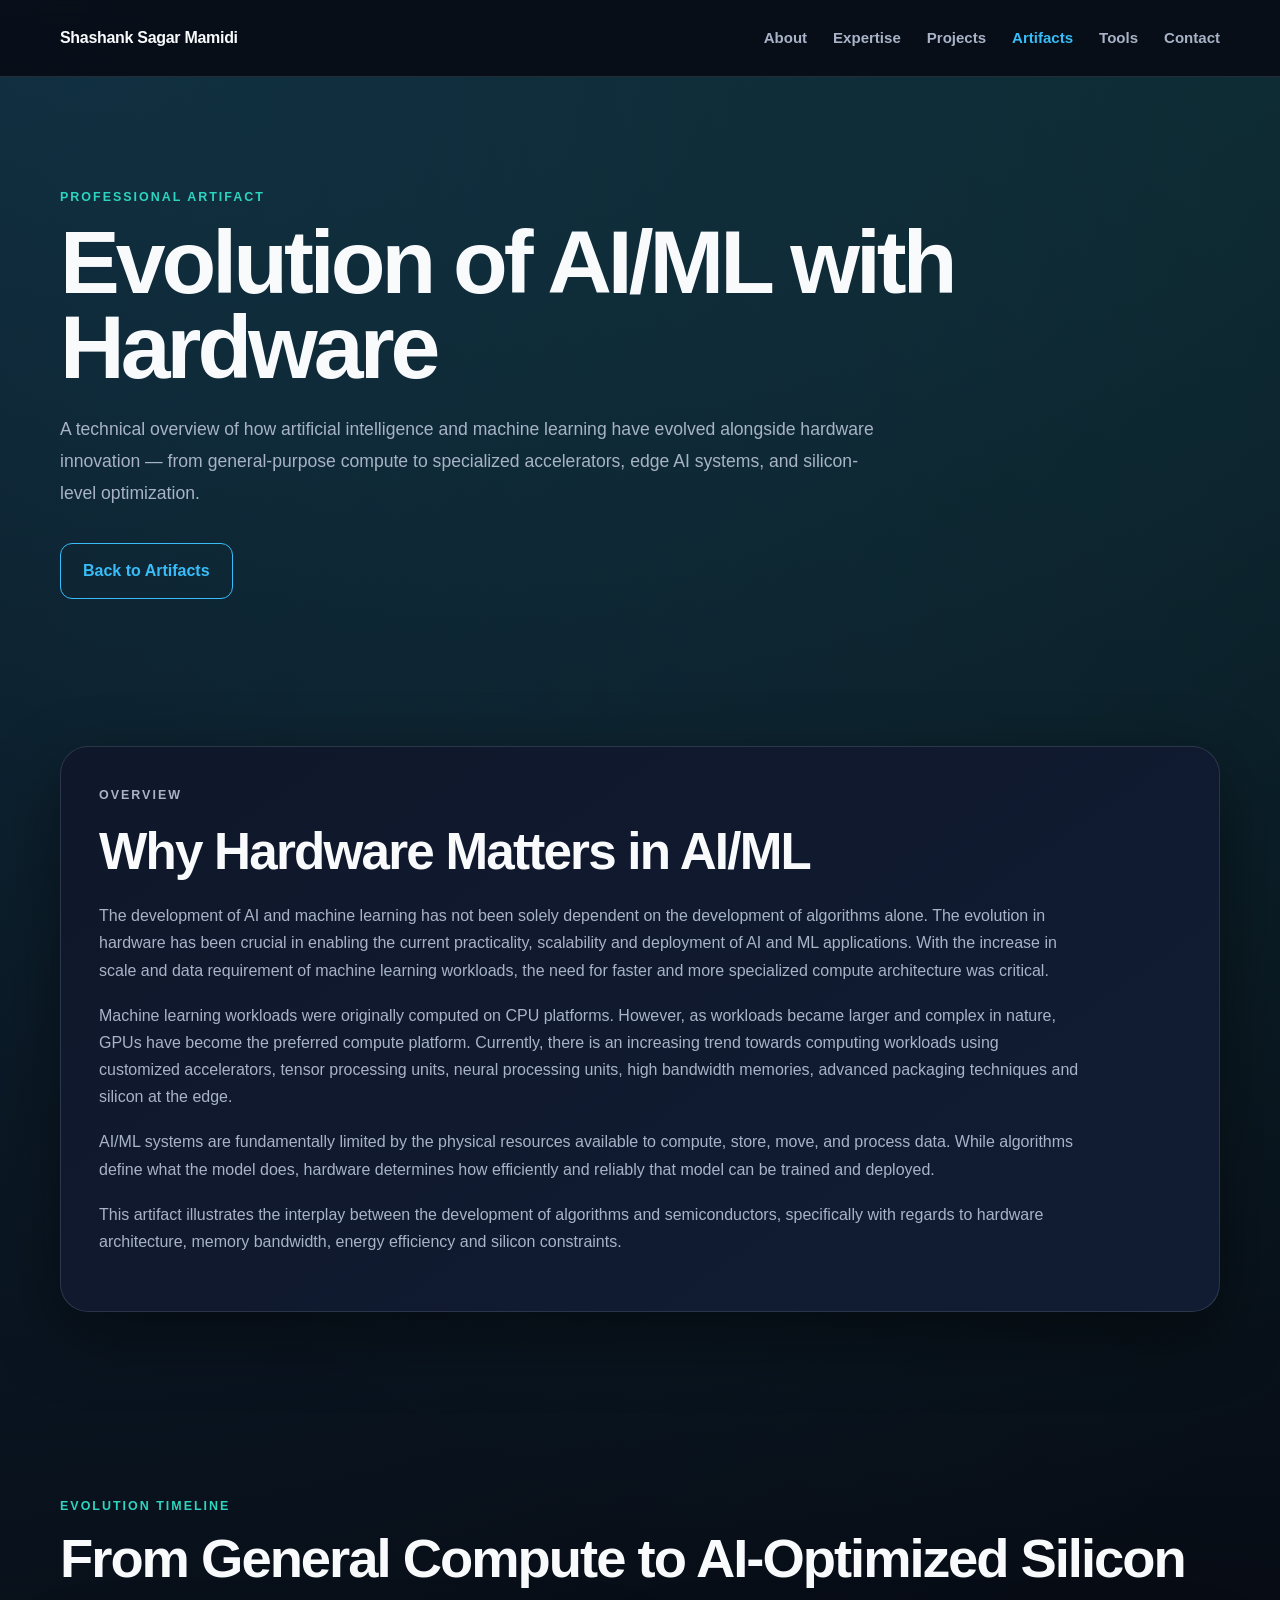
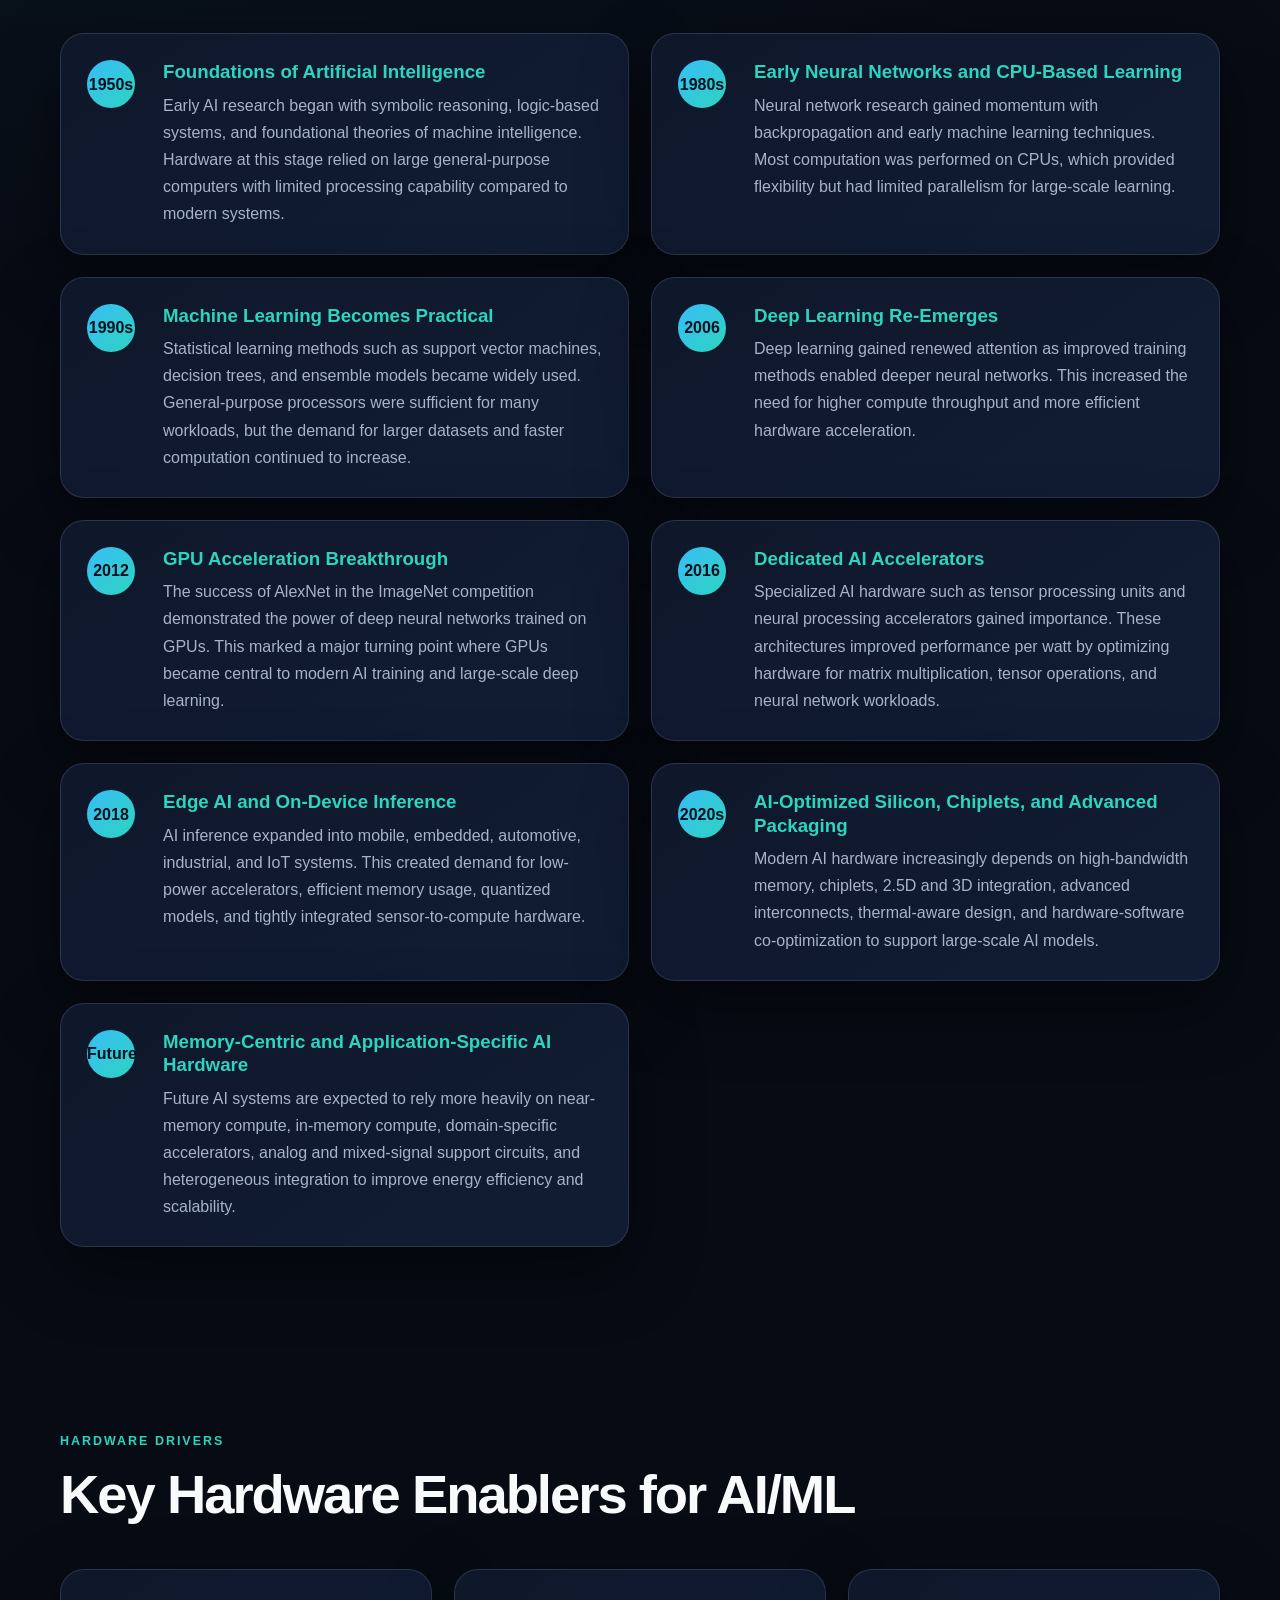
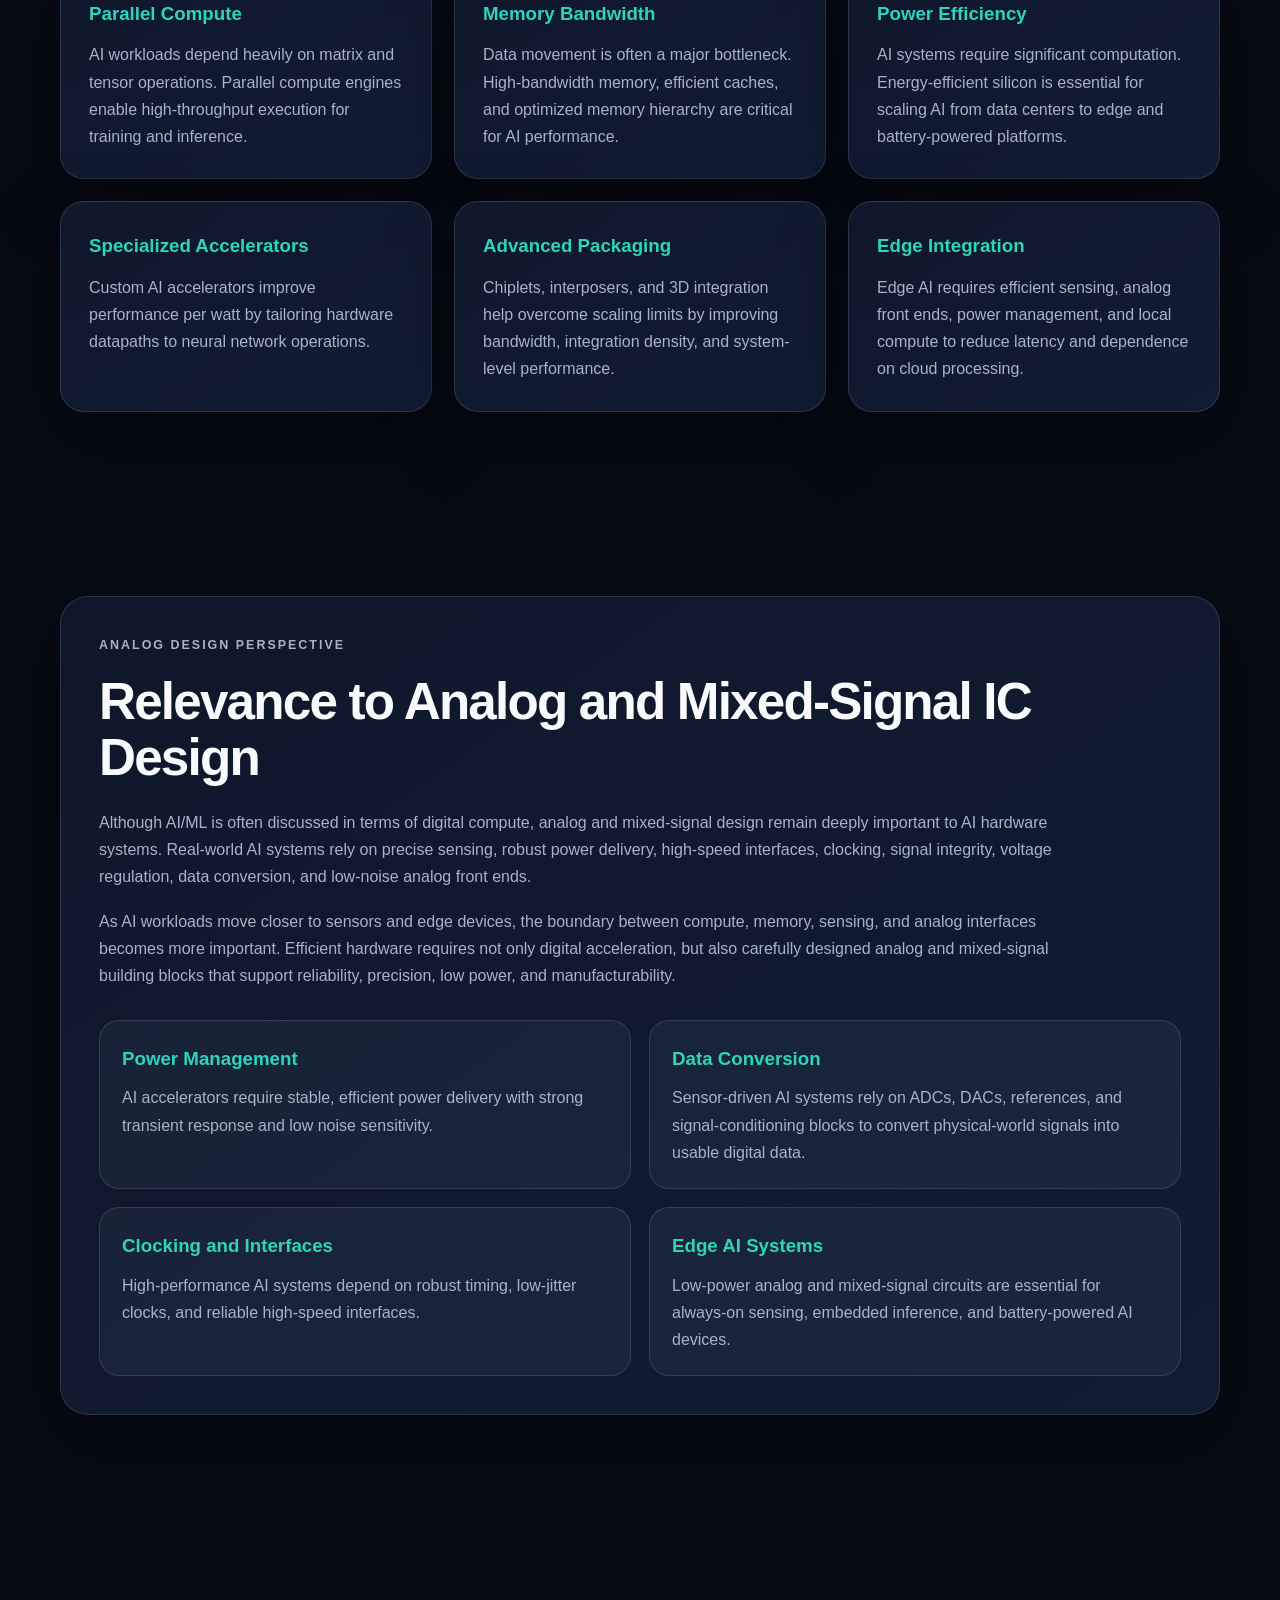
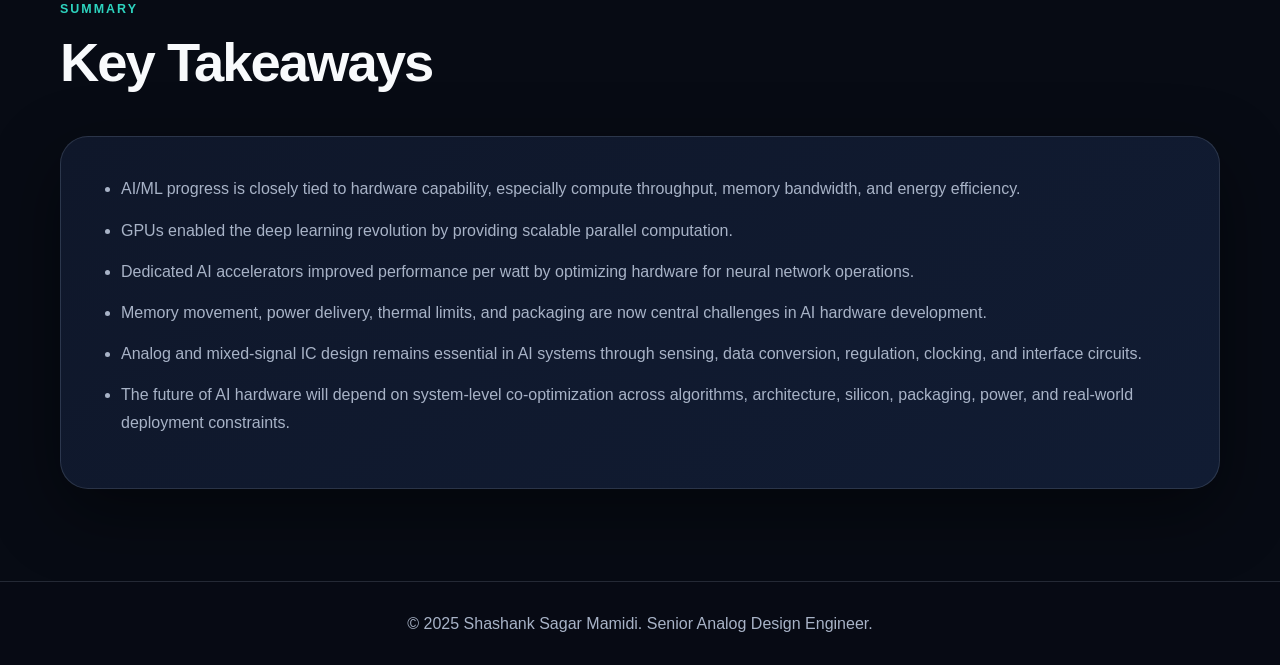
==== commit 6ca5830d: "Update ai-ml-hardware.html Added years" ====
--- a/ai-ml-hardware.html
+++ b/ai-ml-hardware.html
@@ -6,8 +6,8 @@
 
   <title>Evolution of AI/ML with Hardware | Shashank Sagar Mamidi</title>
 
-  <meta 
-    name="description" 
+  <meta
+    name="description"
     content="A professional artifact exploring the evolution of AI and ML with hardware innovation."
   />
 
@@ -15,7 +15,6 @@
 </head>
 
 <body>
-
   <header class="site-header">
     <nav class="nav-container">
       <a href="index.html" class="logo">Shashank Sagar Mamidi</a>
@@ -72,6 +71,10 @@
         </p>
 
         <p>
+          AI/ML systems are fundamentally limited by the physical resources available to compute, store, move, and process data. While algorithms define what the model does, hardware determines how efficiently and reliably that model can be trained and deployed.
+        </p>
+
+        <p>
           This artifact illustrates the interplay between the development of algorithms and semiconductors, specifically with regards to hardware architecture, memory bandwidth, energy efficiency and silicon constraints.
         </p>
       </div>
@@ -86,74 +89,110 @@
 
       <div class="artifact-timeline">
 
-        <article class="timeline-card">
-          <span>01</span>
-          <div>
-            <h3>CPU-Based Machine Learning</h3>
-            <p>
-              Early ML systems relied heavily on CPUs for statistical learning, decision trees,
-              regression models, and smaller-scale neural networks. Flexibility was high, but
-              performance and parallelism were limited for large matrix-heavy workloads.
-            </p>
-          </div>
-        </article>
-
-        <article class="timeline-card">
-          <span>02</span>
-          <div>
-            <h3>GPU Acceleration</h3>
-            <p>
-              GPUs accelerated AI by enabling massive parallel computation. Their architecture
-              was well suited for matrix multiplication, convolution operations, and deep learning
-              training workloads.
-            </p>
-          </div>
-        </article>
-
-        <article class="timeline-card">
-          <span>03</span>
+        <article class="timeline-card year-timeline-card">
+          <span>1950s</span>
+          <div>
+            <h3>Foundations of Artificial Intelligence</h3>
+            <p>
+              Early AI research began with symbolic reasoning, logic-based systems, and foundational
+              theories of machine intelligence. Hardware at this stage relied on large general-purpose
+              computers with limited processing capability compared to modern systems.
+            </p>
+          </div>
+        </article>
+
+        <article class="timeline-card year-timeline-card">
+          <span>1980s</span>
+          <div>
+            <h3>Early Neural Networks and CPU-Based Learning</h3>
+            <p>
+              Neural network research gained momentum with backpropagation and early machine learning
+              techniques. Most computation was performed on CPUs, which provided flexibility but had
+              limited parallelism for large-scale learning.
+            </p>
+          </div>
+        </article>
+
+        <article class="timeline-card year-timeline-card">
+          <span>1990s</span>
+          <div>
+            <h3>Machine Learning Becomes Practical</h3>
+            <p>
+              Statistical learning methods such as support vector machines, decision trees, and ensemble
+              models became widely used. General-purpose processors were sufficient for many workloads,
+              but the demand for larger datasets and faster computation continued to increase.
+            </p>
+          </div>
+        </article>
+
+        <article class="timeline-card year-timeline-card">
+          <span>2006</span>
+          <div>
+            <h3>Deep Learning Re-Emerges</h3>
+            <p>
+              Deep learning gained renewed attention as improved training methods enabled deeper neural
+              networks. This increased the need for higher compute throughput and more efficient hardware
+              acceleration.
+            </p>
+          </div>
+        </article>
+
+        <article class="timeline-card year-timeline-card">
+          <span>2012</span>
+          <div>
+            <h3>GPU Acceleration Breakthrough</h3>
+            <p>
+              The success of AlexNet in the ImageNet competition demonstrated the power of deep neural
+              networks trained on GPUs. This marked a major turning point where GPUs became central to
+              modern AI training and large-scale deep learning.
+            </p>
+          </div>
+        </article>
+
+        <article class="timeline-card year-timeline-card">
+          <span>2016</span>
           <div>
             <h3>Dedicated AI Accelerators</h3>
             <p>
-              Specialized accelerators such as TPUs, NPUs, and custom AI ASICs improved throughput
-              and energy efficiency by optimizing hardware specifically for tensor operations and
-              neural network inference/training.
-            </p>
-          </div>
-        </article>
-
-        <article class="timeline-card">
-          <span>04</span>
-          <div>
-            <h3>Memory and Data Movement Optimization</h3>
-            <p>
-              AI performance increasingly became limited by memory bandwidth and data movement.
-              Hardware innovation shifted toward high-bandwidth memory, cache optimization,
-              near-memory compute, and advanced interconnects.
-            </p>
-          </div>
-        </article>
-
-        <article class="timeline-card">
-          <span>05</span>
-          <div>
-            <h3>Edge AI and Low-Power Inference</h3>
-            <p>
-              AI expanded from cloud data centers to embedded and edge devices. This created demand
-              for low-power inference engines, sensor-adjacent processing, quantization-aware hardware,
-              and efficient mixed-signal interfaces.
-            </p>
-          </div>
-        </article>
-
-        <article class="timeline-card">
-          <span>06</span>
-          <div>
-            <h3>AI-Driven Silicon and Advanced Packaging</h3>
-            <p>
-              Modern AI hardware now depends on chiplets, 2.5D/3D packaging, high-speed interconnects,
-              thermal-aware design, and co-optimization across architecture, process technology,
-              memory, and power delivery.
+              Specialized AI hardware such as tensor processing units and neural processing accelerators
+              gained importance. These architectures improved performance per watt by optimizing hardware
+              for matrix multiplication, tensor operations, and neural network workloads.
+            </p>
+          </div>
+        </article>
+
+        <article class="timeline-card year-timeline-card">
+          <span>2018</span>
+          <div>
+            <h3>Edge AI and On-Device Inference</h3>
+            <p>
+              AI inference expanded into mobile, embedded, automotive, industrial, and IoT systems.
+              This created demand for low-power accelerators, efficient memory usage, quantized models,
+              and tightly integrated sensor-to-compute hardware.
+            </p>
+          </div>
+        </article>
+
+        <article class="timeline-card year-timeline-card">
+          <span>2020s</span>
+          <div>
+            <h3>AI-Optimized Silicon, Chiplets, and Advanced Packaging</h3>
+            <p>
+              Modern AI hardware increasingly depends on high-bandwidth memory, chiplets, 2.5D and 3D
+              integration, advanced interconnects, thermal-aware design, and hardware-software
+              co-optimization to support large-scale AI models.
+            </p>
+          </div>
+        </article>
+
+        <article class="timeline-card year-timeline-card">
+          <span>Future</span>
+          <div>
+            <h3>Memory-Centric and Application-Specific AI Hardware</h3>
+            <p>
+              Future AI systems are expected to rely more heavily on near-memory compute, in-memory
+              compute, domain-specific accelerators, analog and mixed-signal support circuits, and
+              heterogeneous integration to improve energy efficiency and scalability.
             </p>
           </div>
         </article>
@@ -169,7 +208,6 @@
       </div>
 
       <div class="artifact-grid-3">
-
         <article class="artifact-info-card">
           <h3>Parallel Compute</h3>
           <p>
@@ -217,7 +255,6 @@
             compute to reduce latency and dependence on cloud processing.
           </p>
         </article>
-
       </div>
     </section>
 
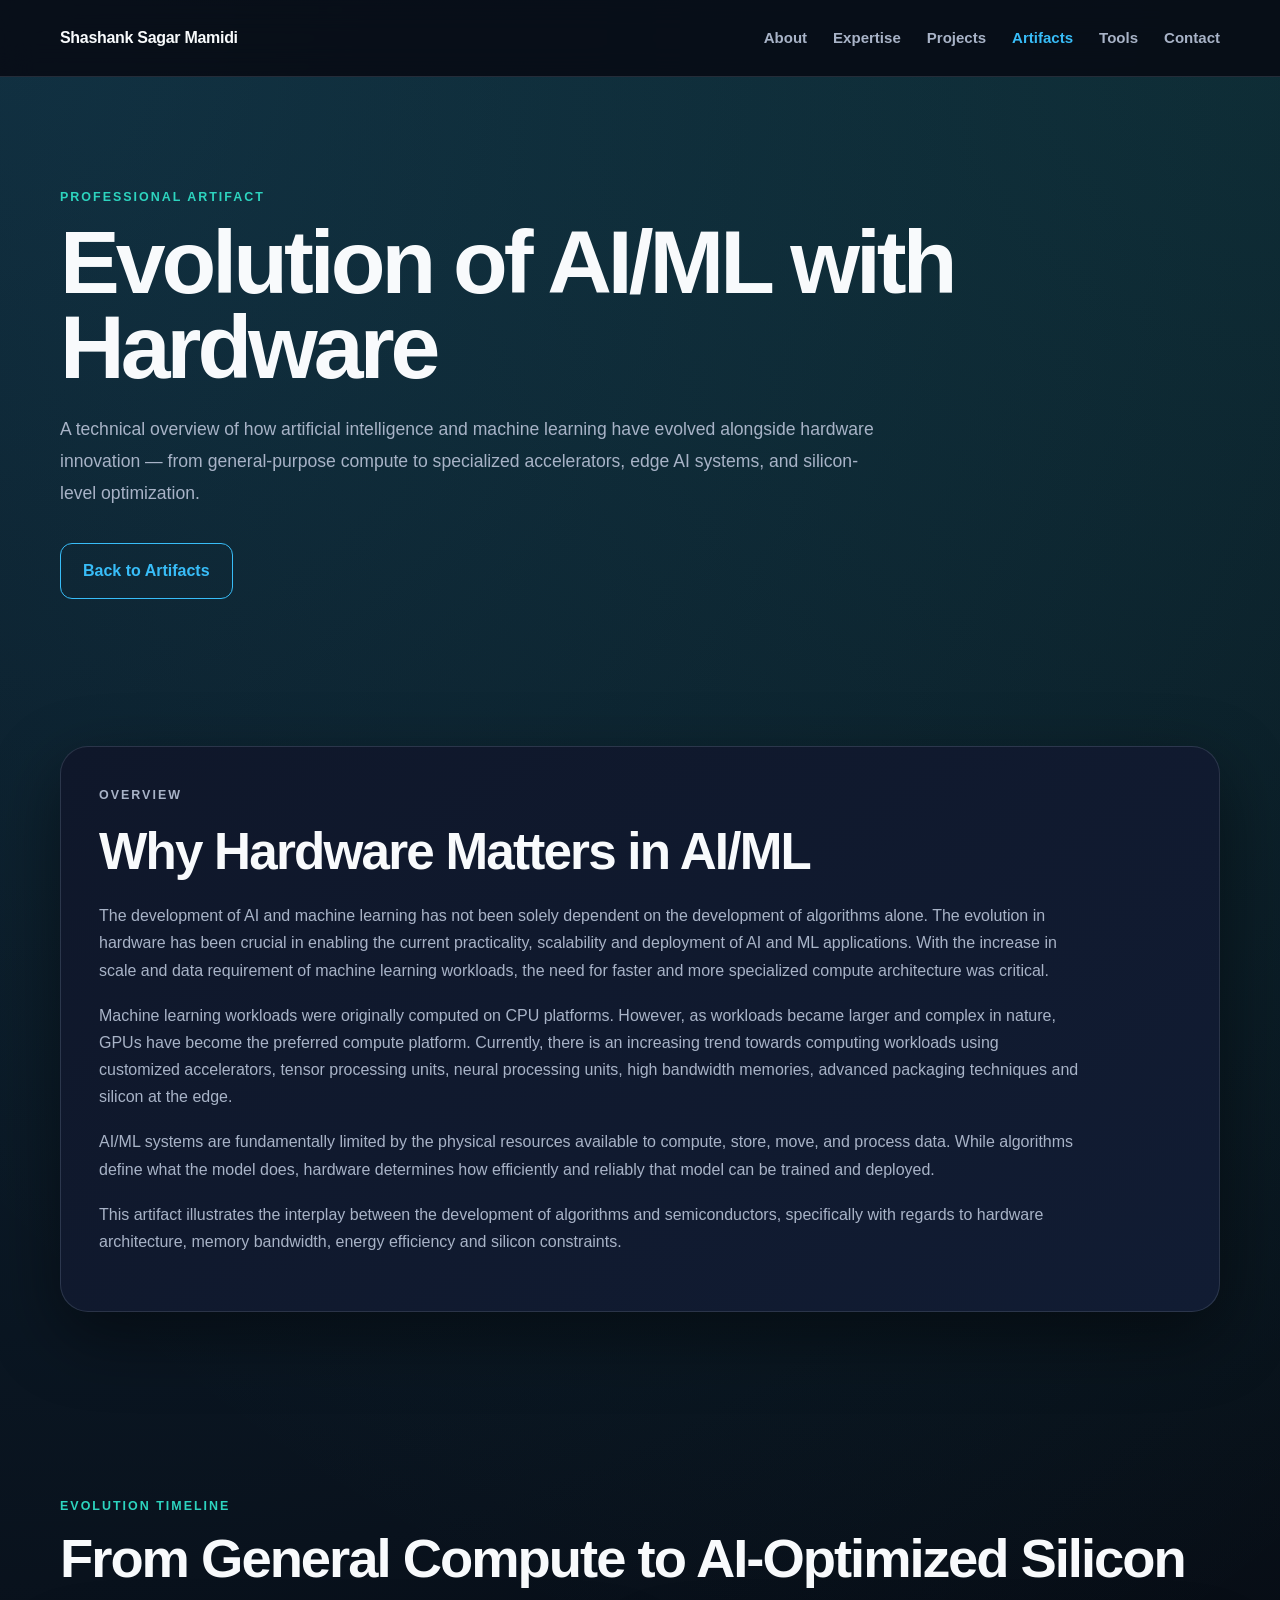
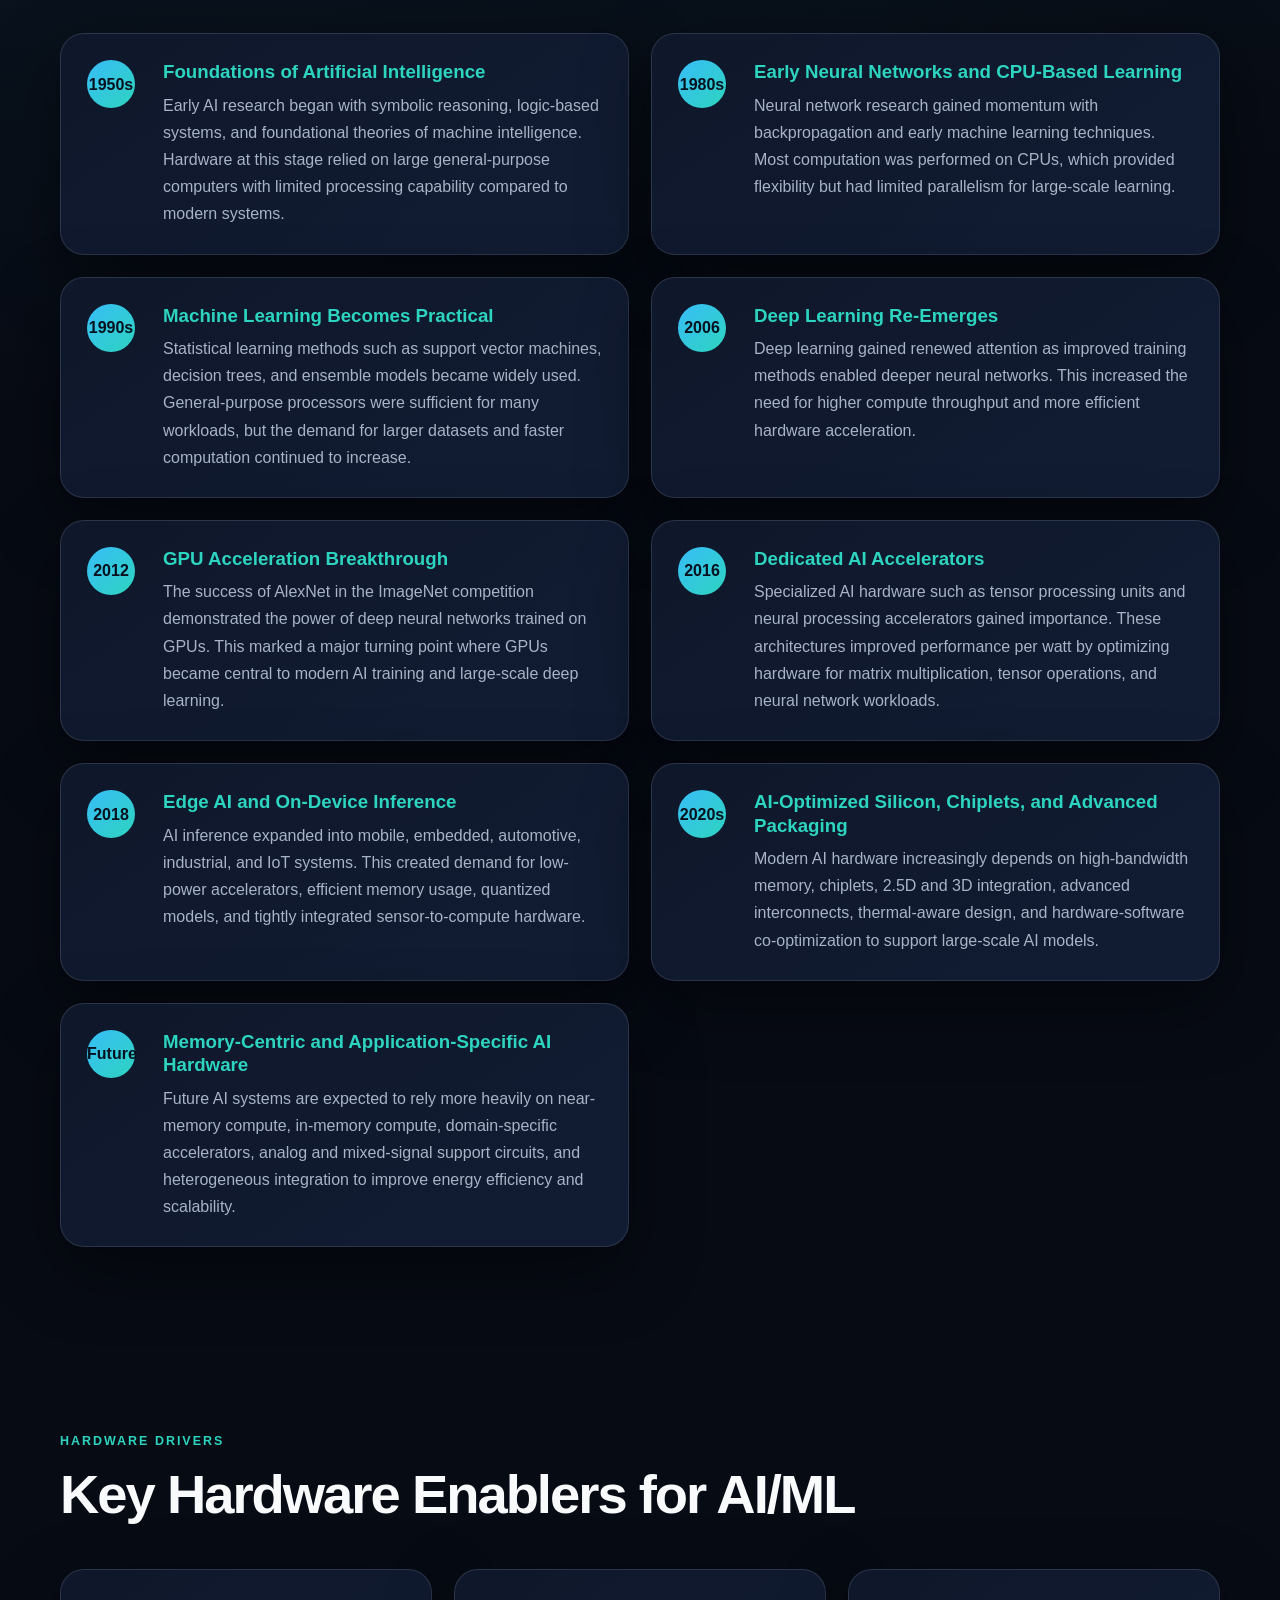
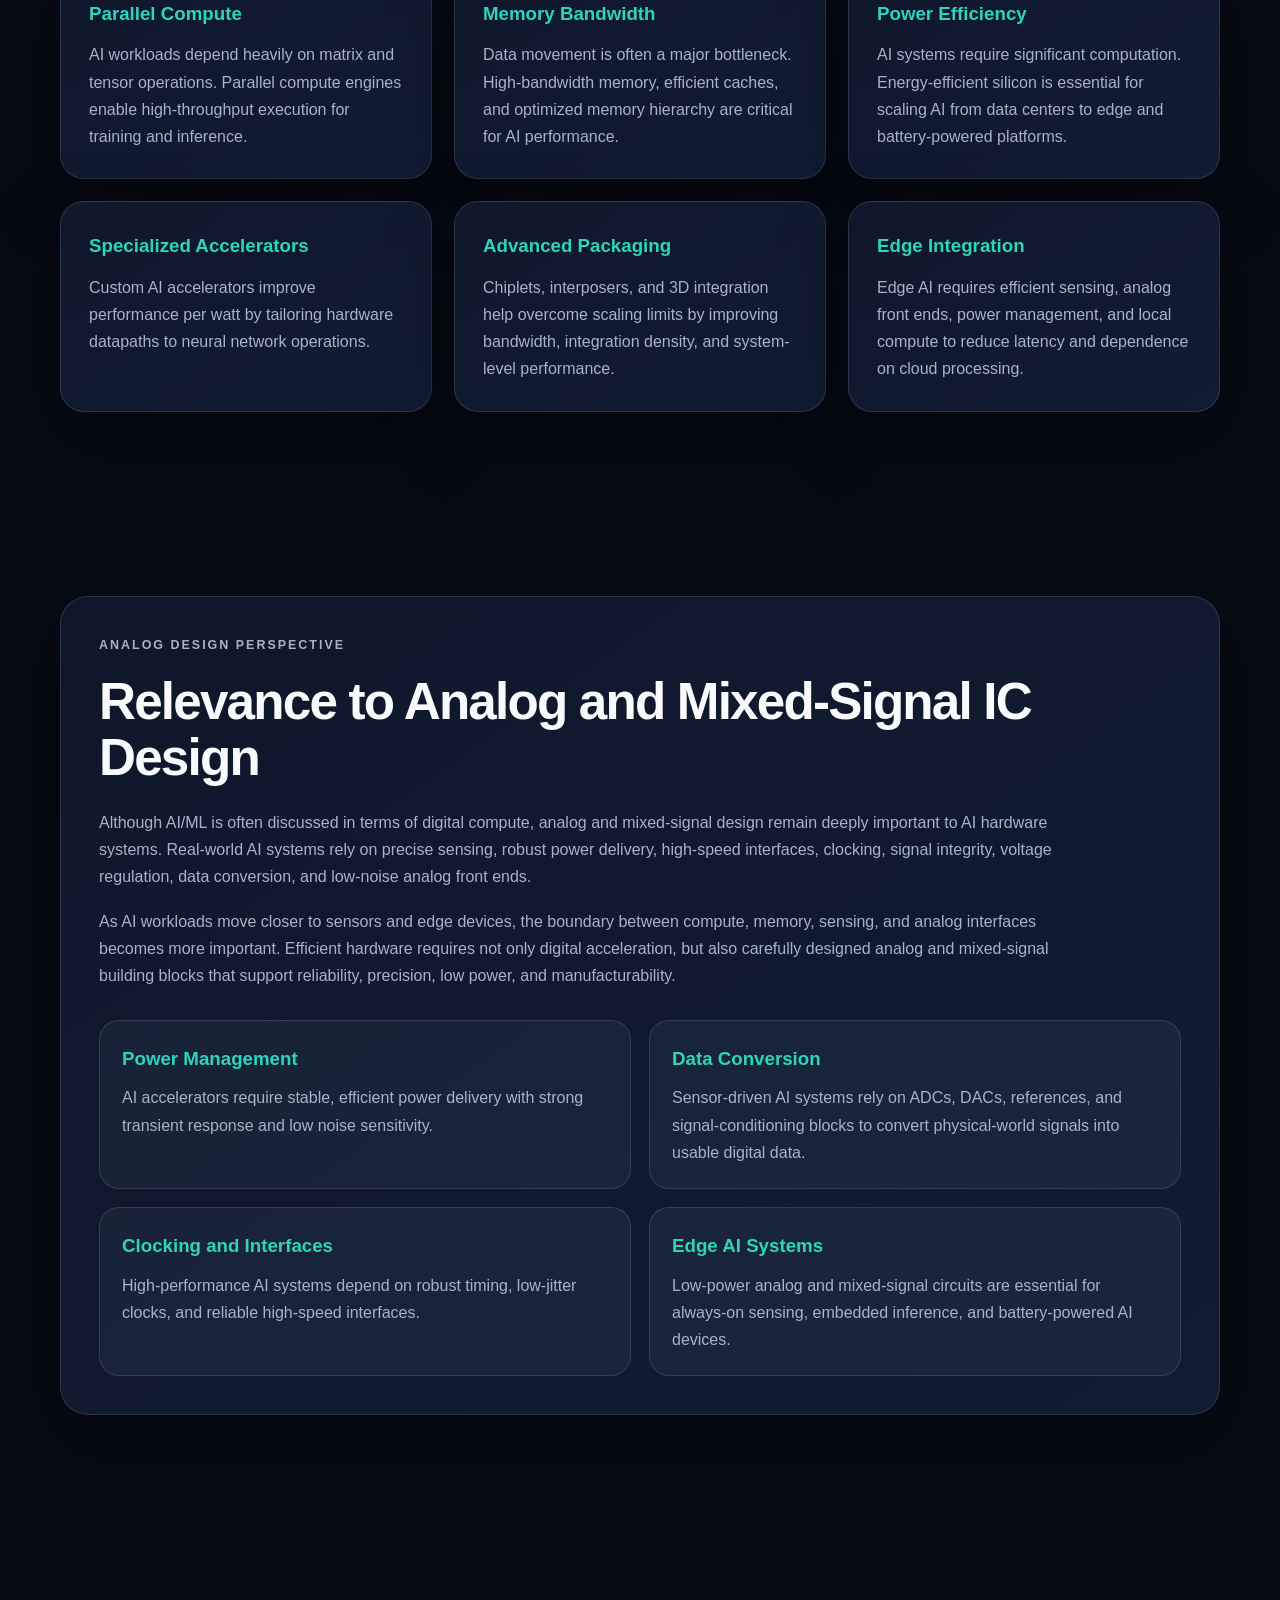
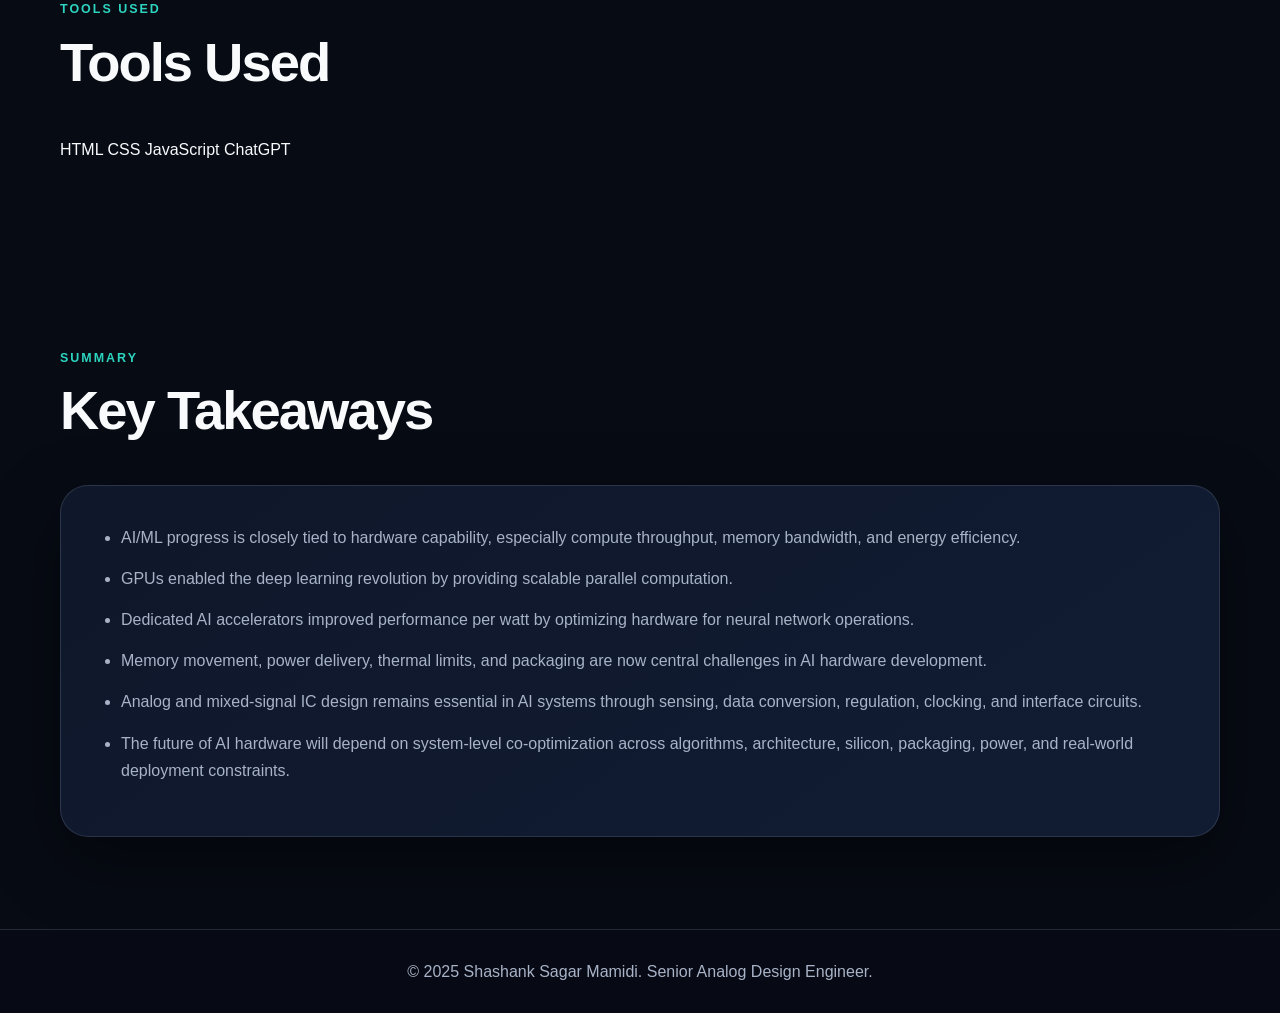
==== commit 4988723b: "Update ai-ml-hardware.html Added tools" ====
--- a/ai-ml-hardware.html
+++ b/ai-ml-hardware.html
@@ -315,6 +315,21 @@
       </div>
     </section>
 
+    <!-- Tools Used -->
+<section class="section">
+  <div class="section-header">
+    <p class="section-label">Tools Used</p>
+    <h2>Tools Used</h2>
+  </div>
+
+  <div class="simple-tools-list">
+    <span>HTML</span>
+    <span>CSS</span>
+    <span>JavaScript</span>
+    <span>ChatGPT</span>
+  </div>
+</section>
+
     <!-- Key Takeaways -->
     <section class="section">
       <div class="section-header">
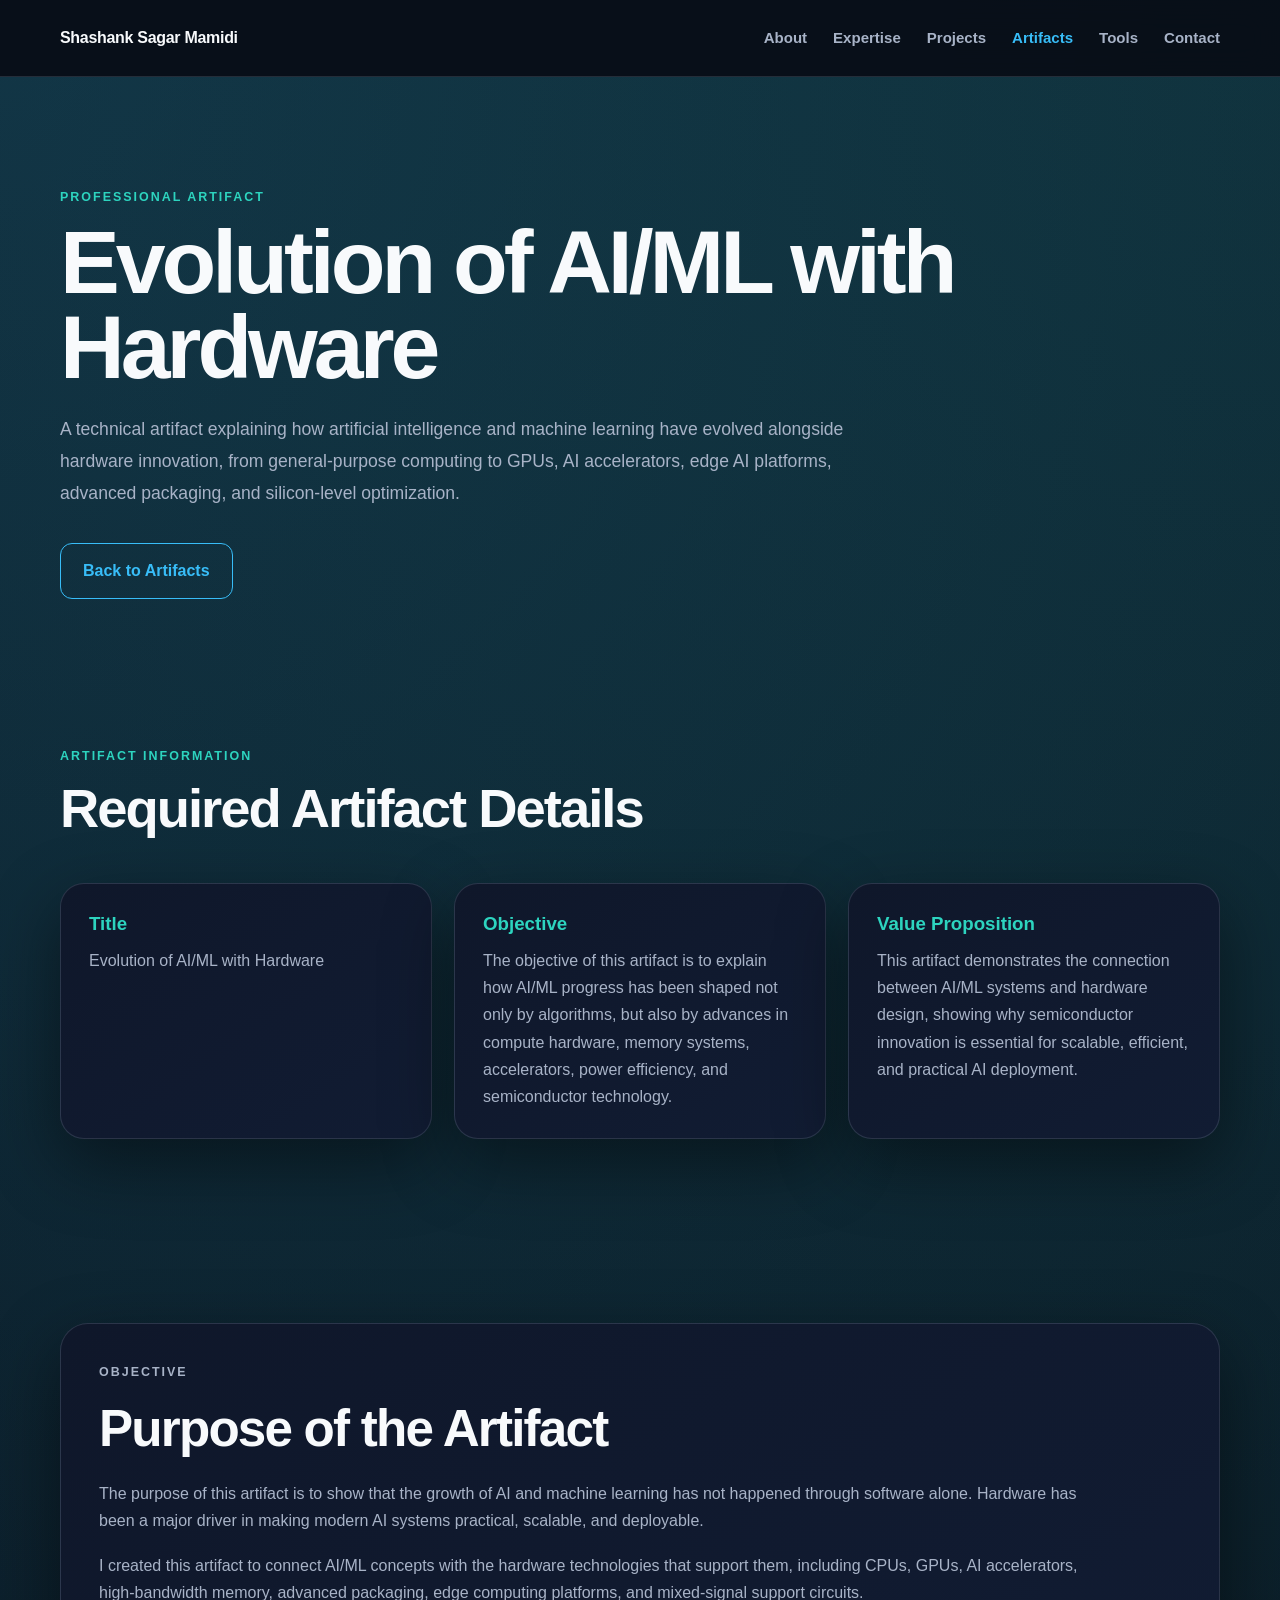
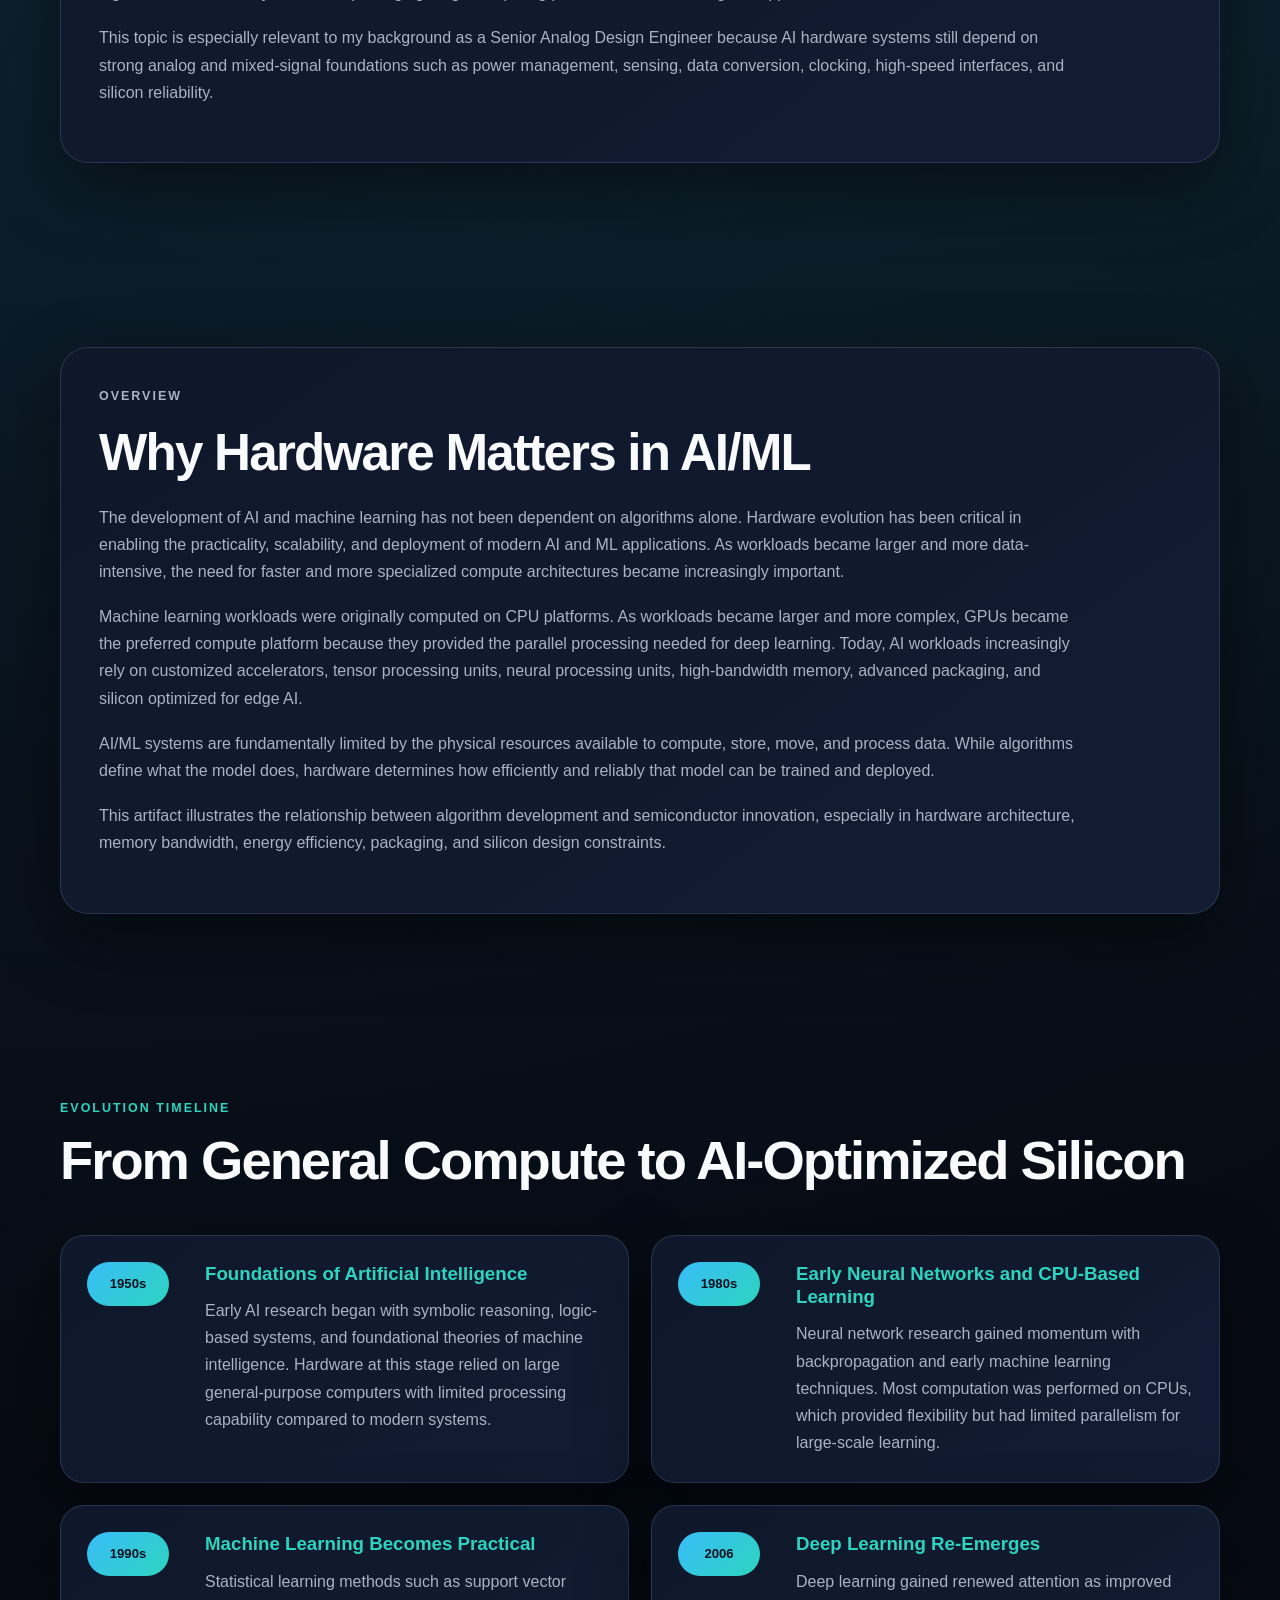
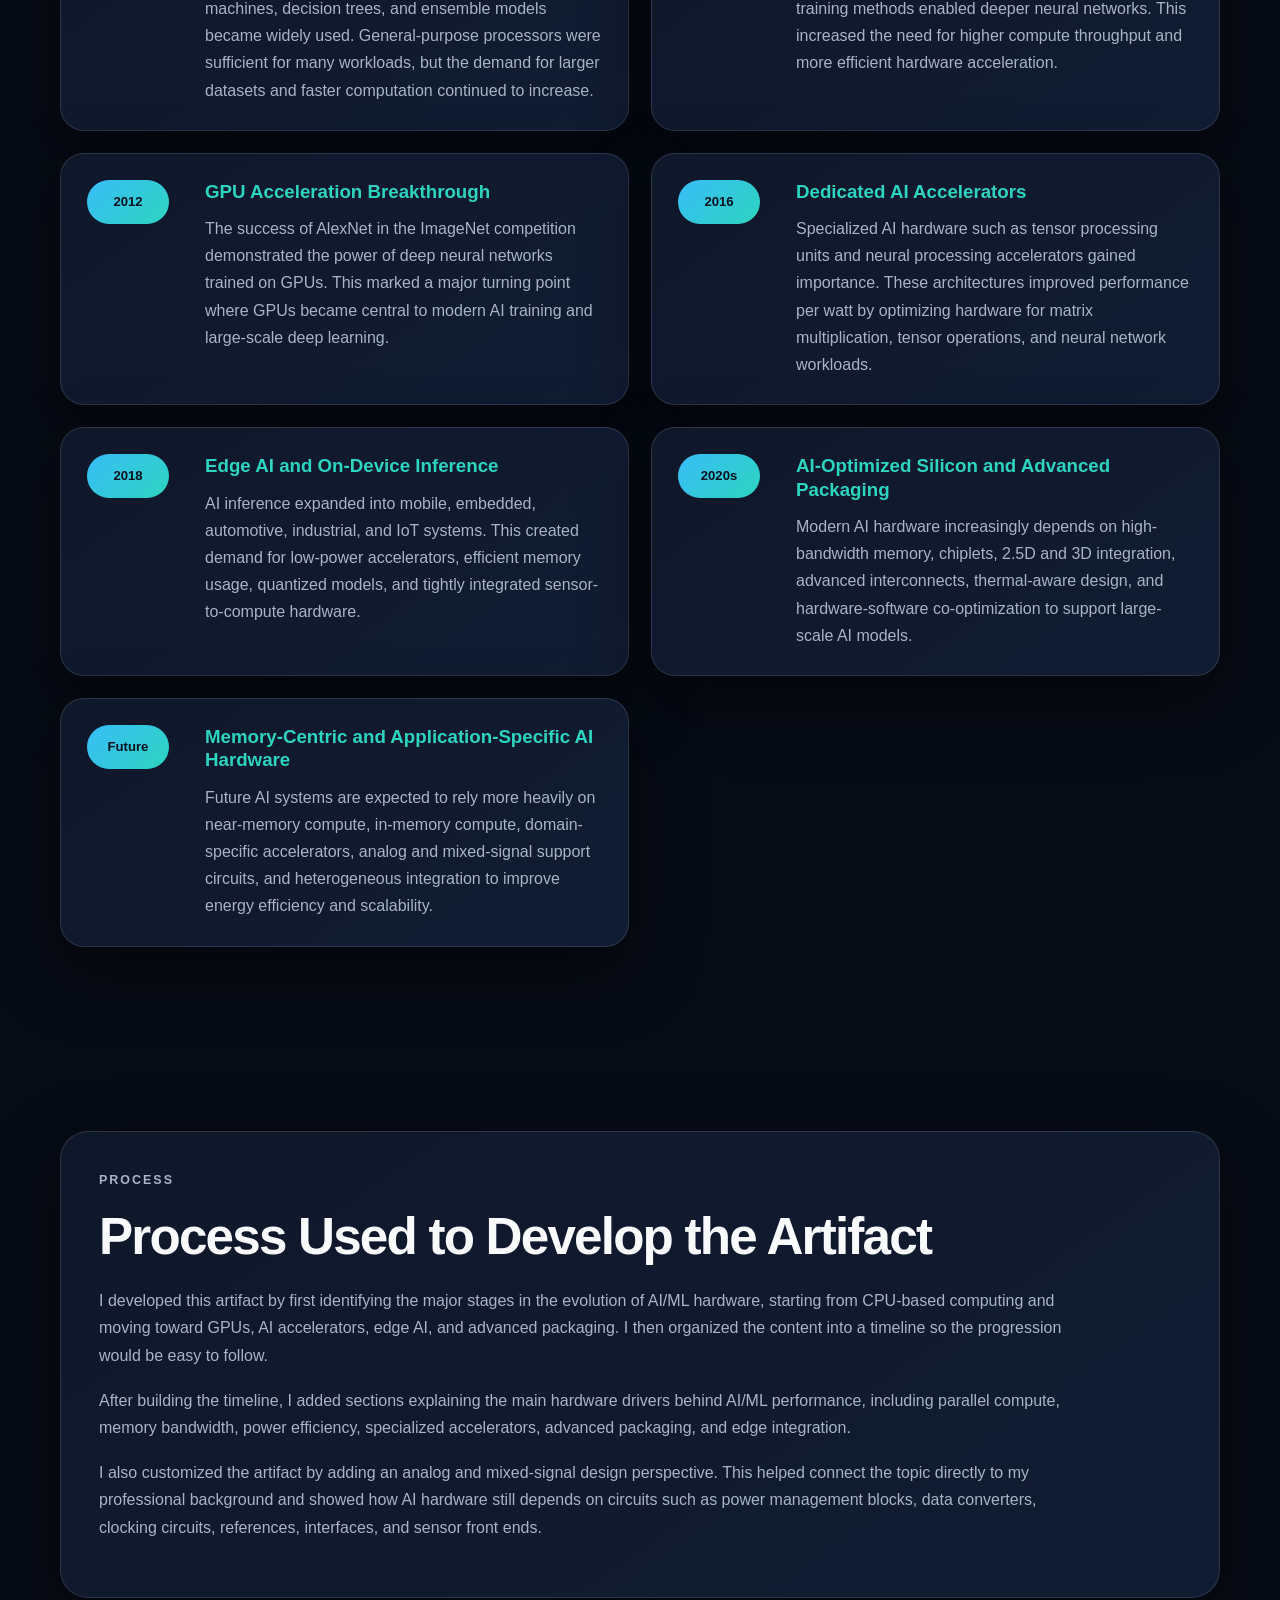
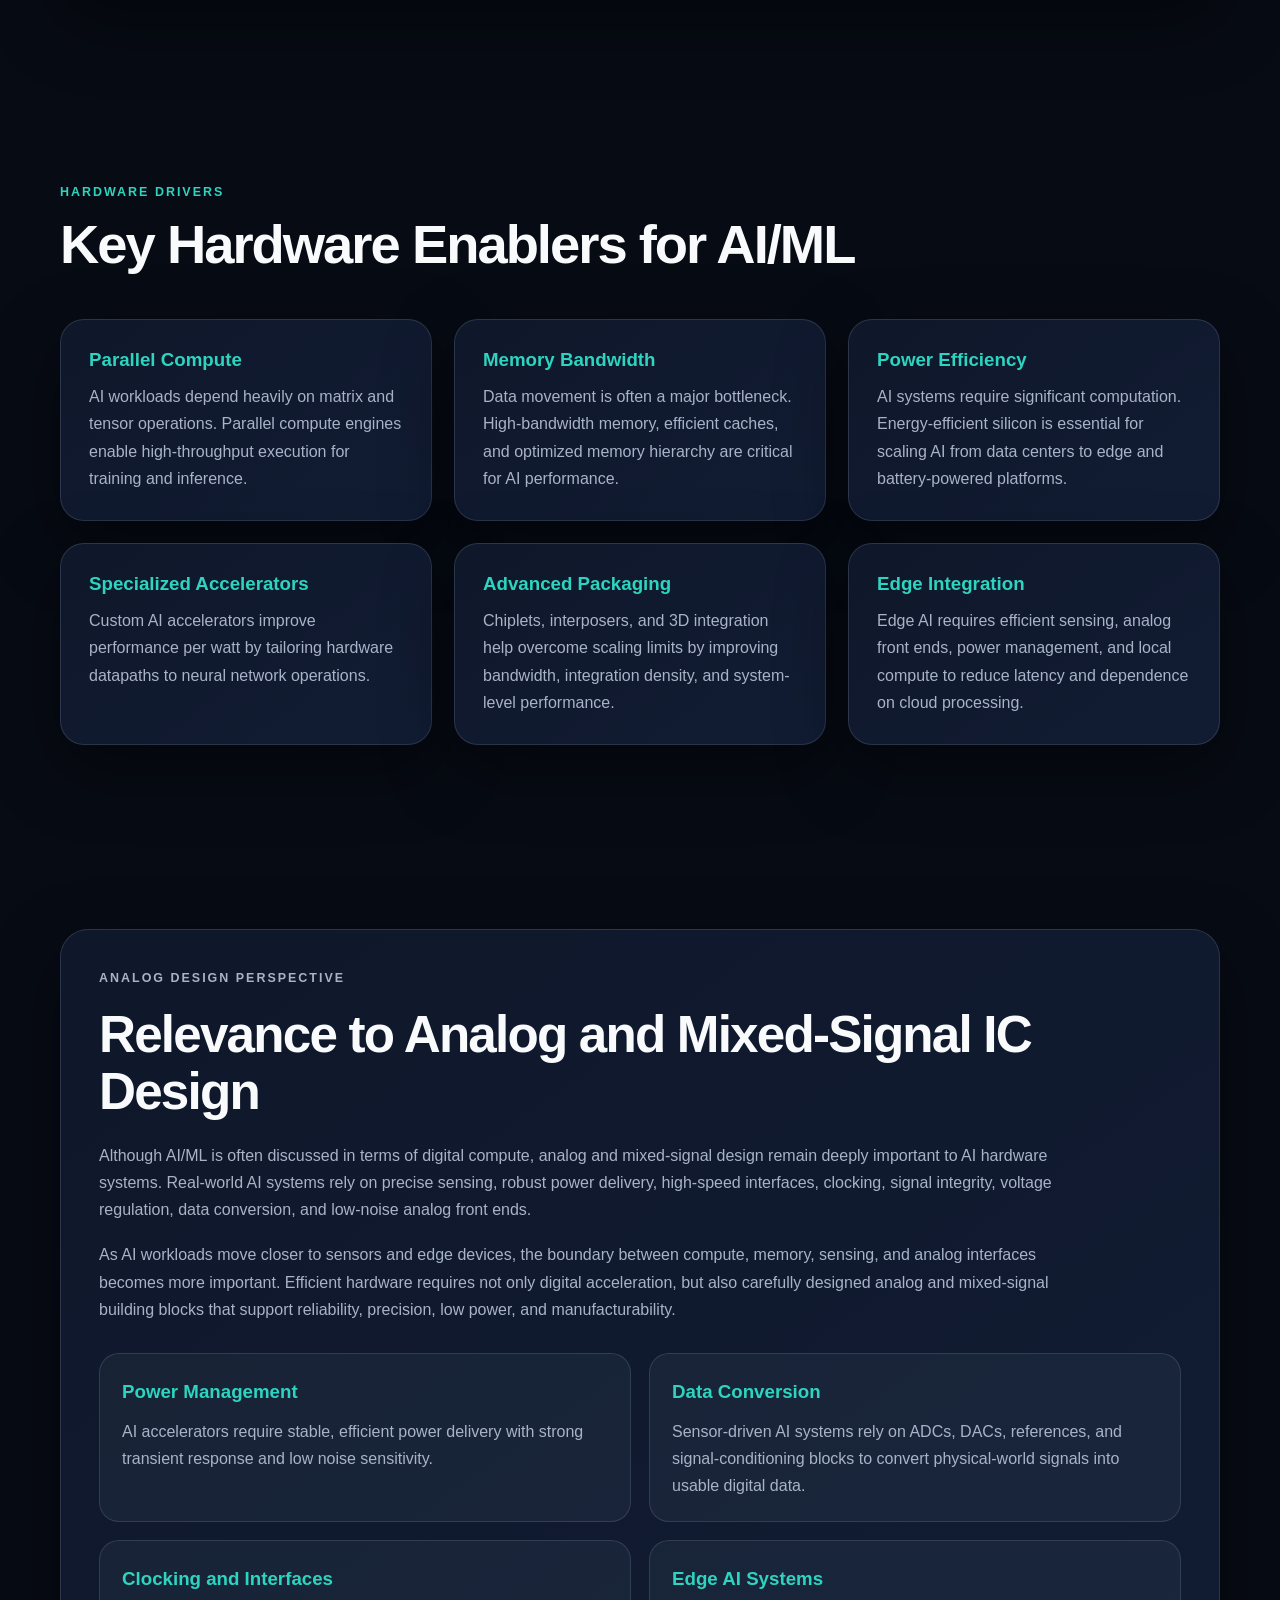
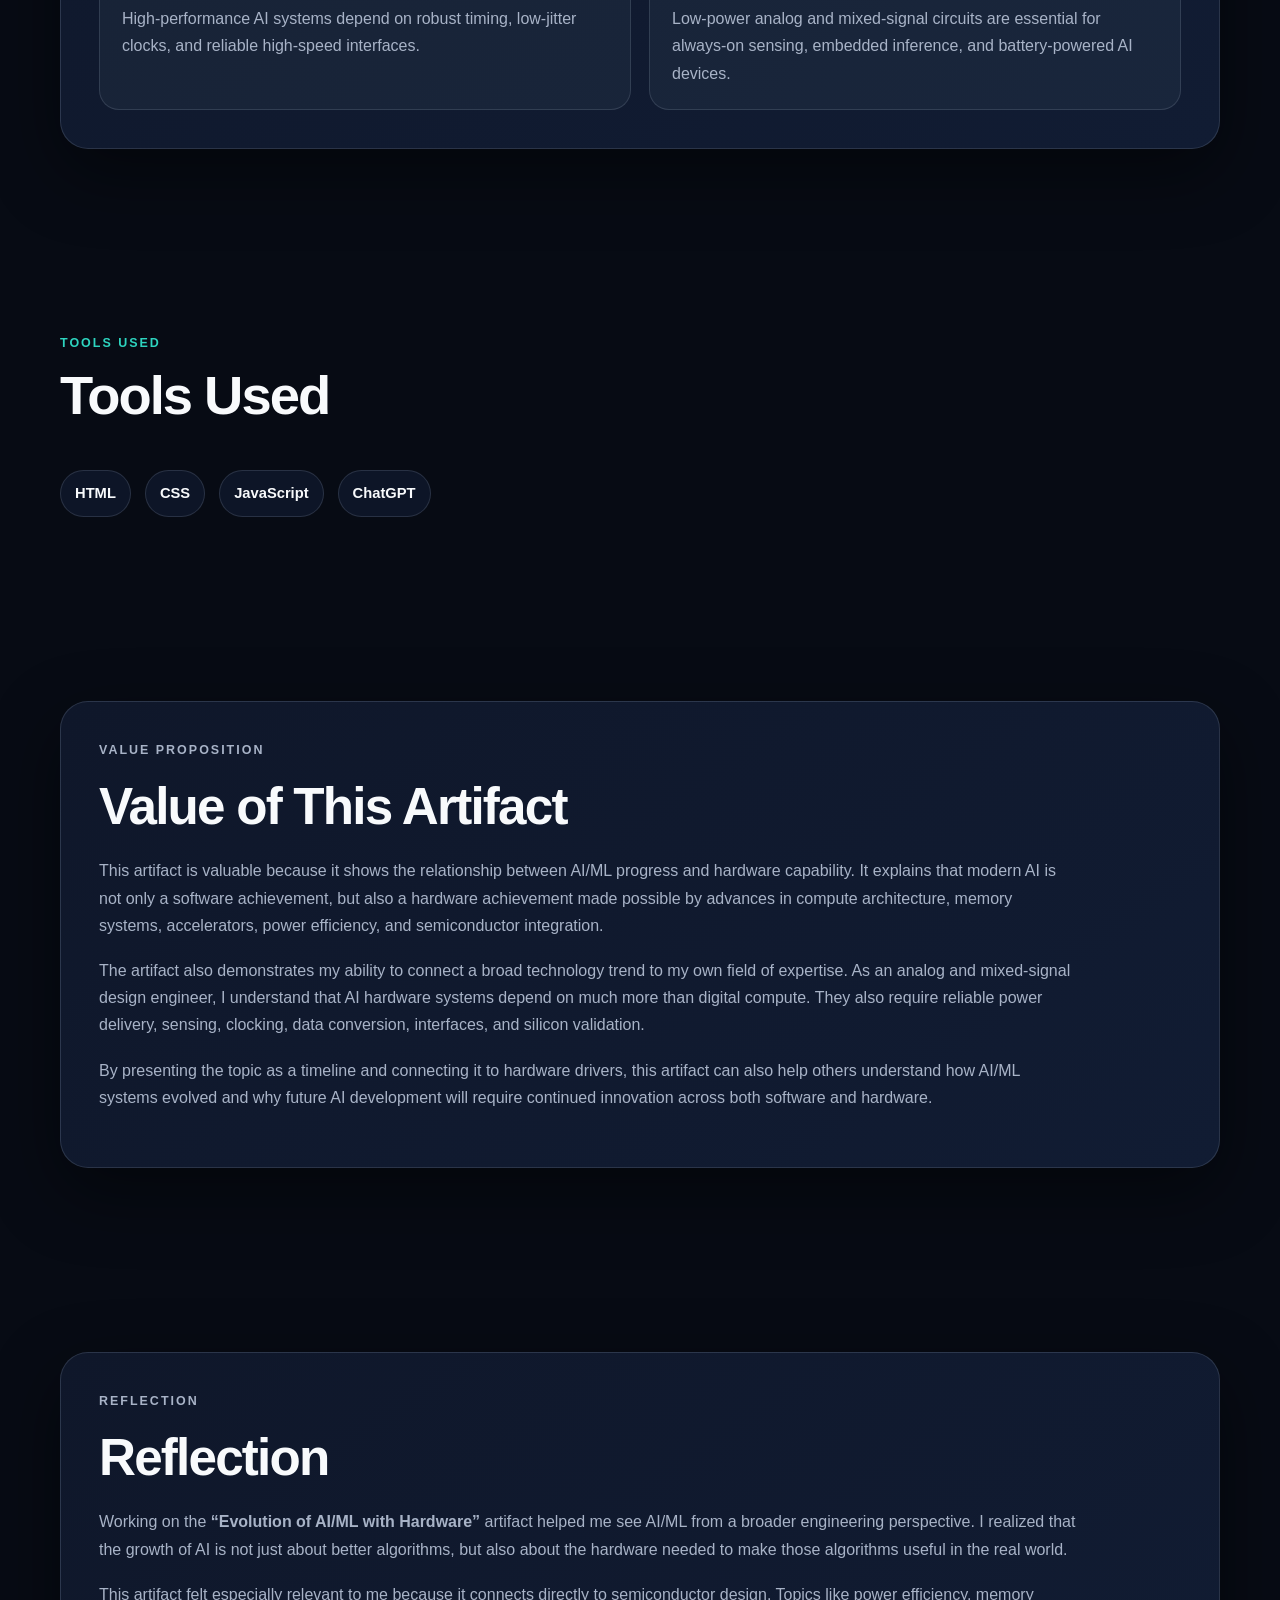
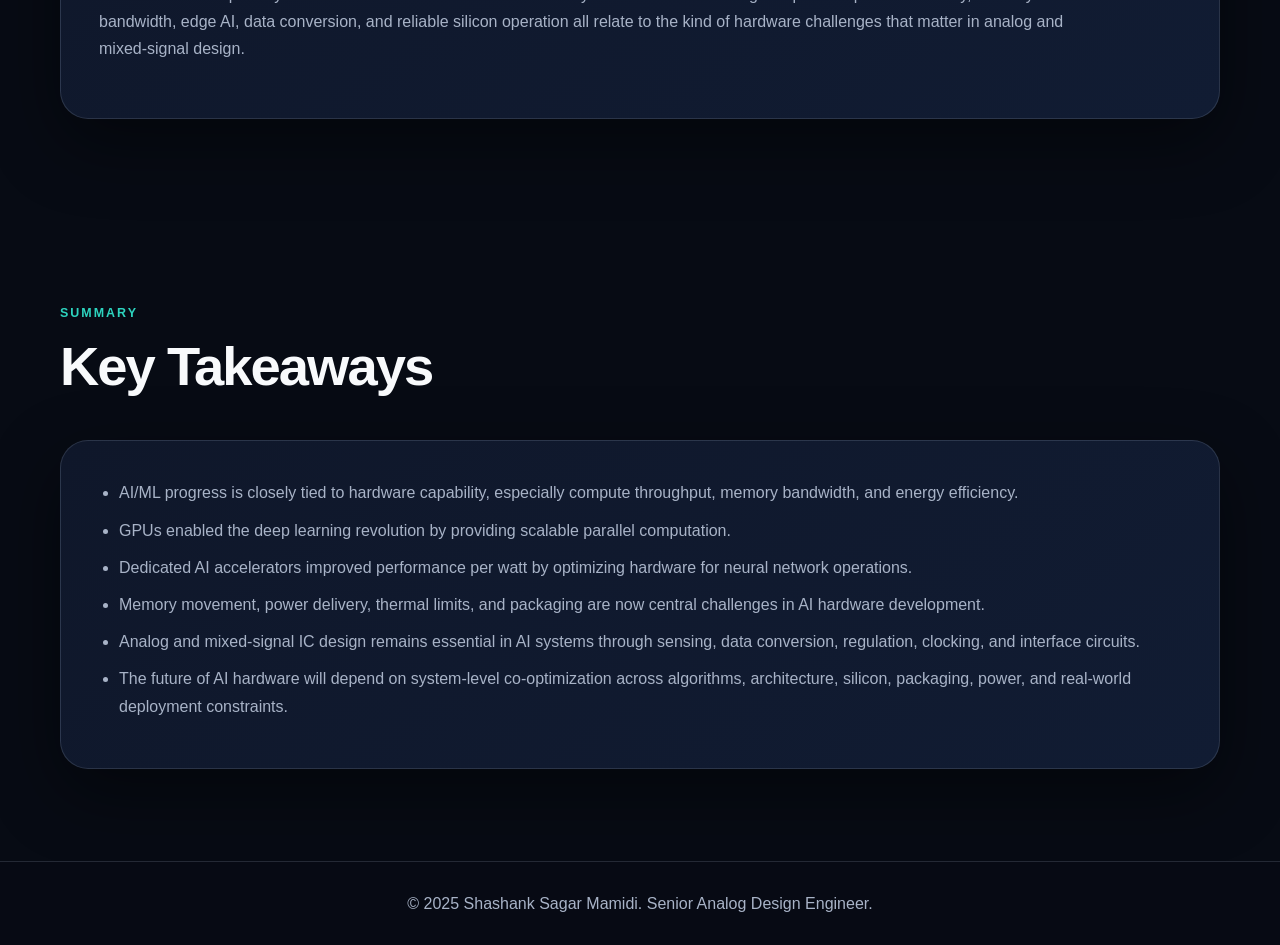
==== commit d62fb908: "Update ai-ml-hardware.html Updated template" ====
--- a/ai-ml-hardware.html
+++ b/ai-ml-hardware.html
@@ -44,9 +44,9 @@
         <h1>Evolution of AI/ML with Hardware</h1>
 
         <p class="page-description">
-          A technical overview of how artificial intelligence and machine learning have evolved
-          alongside hardware innovation — from general-purpose compute to specialized accelerators,
-          edge AI systems, and silicon-level optimization.
+          A technical artifact explaining how artificial intelligence and machine learning have evolved
+          alongside hardware innovation, from general-purpose computing to GPUs, AI accelerators,
+          edge AI platforms, advanced packaging, and silicon-level optimization.
         </p>
 
         <div class="page-actions">
@@ -55,6 +55,70 @@
       </div>
     </section>
 
+    <!-- Artifact Information -->
+    <section class="section">
+      <div class="section-header">
+        <p class="section-label">Artifact Information</p>
+        <h2>Required Artifact Details</h2>
+      </div>
+
+      <div class="artifact-grid-3">
+
+        <article class="artifact-info-card">
+          <h3>Title</h3>
+          <p>
+            Evolution of AI/ML with Hardware
+          </p>
+        </article>
+
+        <article class="artifact-info-card">
+          <h3>Objective</h3>
+          <p>
+            The objective of this artifact is to explain how AI/ML progress has been shaped not only
+            by algorithms, but also by advances in compute hardware, memory systems, accelerators,
+            power efficiency, and semiconductor technology.
+          </p>
+        </article>
+
+        <article class="artifact-info-card">
+          <h3>Value Proposition</h3>
+          <p>
+            This artifact demonstrates the connection between AI/ML systems and hardware design,
+            showing why semiconductor innovation is essential for scalable, efficient, and practical
+            AI deployment.
+          </p>
+        </article>
+
+      </div>
+    </section>
+
+    <!-- Objective -->
+    <section class="section">
+      <div class="artifact-overview-card">
+        <p class="section-label">Objective</p>
+
+        <h2>Purpose of the Artifact</h2>
+
+        <p>
+          The purpose of this artifact is to show that the growth of AI and machine learning has not
+          happened through software alone. Hardware has been a major driver in making modern AI systems
+          practical, scalable, and deployable.
+        </p>
+
+        <p>
+          I created this artifact to connect AI/ML concepts with the hardware technologies that support
+          them, including CPUs, GPUs, AI accelerators, high-bandwidth memory, advanced packaging,
+          edge computing platforms, and mixed-signal support circuits.
+        </p>
+
+        <p>
+          This topic is especially relevant to my background as a Senior Analog Design Engineer because
+          AI hardware systems still depend on strong analog and mixed-signal foundations such as power
+          management, sensing, data conversion, clocking, high-speed interfaces, and silicon reliability.
+        </p>
+      </div>
+    </section>
+
     <!-- Overview -->
     <section class="section">
       <div class="artifact-overview-card">
@@ -63,19 +127,30 @@
         <h2>Why Hardware Matters in AI/ML</h2>
 
         <p>
-          The development of AI and machine learning has not been solely dependent on the development of algorithms alone. The evolution in hardware has been crucial in enabling the current practicality, scalability and deployment of AI and ML applications. With the increase in scale and data requirement of machine learning workloads, the need for faster and more specialized compute architecture was critical.
-        </p>
-
-        <p>
-          Machine learning workloads were originally computed on CPU platforms. However, as workloads became larger and complex in nature, GPUs have become the preferred compute platform. Currently, there is an increasing trend towards computing workloads using customized accelerators, tensor processing units, neural processing units, high bandwidth memories, advanced packaging techniques and silicon at the edge.
-        </p>
-
-        <p>
-          AI/ML systems are fundamentally limited by the physical resources available to compute, store, move, and process data. While algorithms define what the model does, hardware determines how efficiently and reliably that model can be trained and deployed.
-        </p>
-
-        <p>
-          This artifact illustrates the interplay between the development of algorithms and semiconductors, specifically with regards to hardware architecture, memory bandwidth, energy efficiency and silicon constraints.
+          The development of AI and machine learning has not been dependent on algorithms alone.
+          Hardware evolution has been critical in enabling the practicality, scalability, and deployment
+          of modern AI and ML applications. As workloads became larger and more data-intensive, the need
+          for faster and more specialized compute architectures became increasingly important.
+        </p>
+
+        <p>
+          Machine learning workloads were originally computed on CPU platforms. As workloads became
+          larger and more complex, GPUs became the preferred compute platform because they provided
+          the parallel processing needed for deep learning. Today, AI workloads increasingly rely on
+          customized accelerators, tensor processing units, neural processing units, high-bandwidth
+          memory, advanced packaging, and silicon optimized for edge AI.
+        </p>
+
+        <p>
+          AI/ML systems are fundamentally limited by the physical resources available to compute, store,
+          move, and process data. While algorithms define what the model does, hardware determines how
+          efficiently and reliably that model can be trained and deployed.
+        </p>
+
+        <p>
+          This artifact illustrates the relationship between algorithm development and semiconductor
+          innovation, especially in hardware architecture, memory bandwidth, energy efficiency, packaging,
+          and silicon design constraints.
         </p>
       </div>
     </section>
@@ -176,7 +251,7 @@
         <article class="timeline-card year-timeline-card">
           <span>2020s</span>
           <div>
-            <h3>AI-Optimized Silicon, Chiplets, and Advanced Packaging</h3>
+            <h3>AI-Optimized Silicon and Advanced Packaging</h3>
             <p>
               Modern AI hardware increasingly depends on high-bandwidth memory, chiplets, 2.5D and 3D
               integration, advanced interconnects, thermal-aware design, and hardware-software
@@ -200,6 +275,35 @@
       </div>
     </section>
 
+    <!-- Process -->
+    <section class="section">
+      <div class="artifact-overview-card">
+        <p class="section-label">Process</p>
+
+        <h2>Process Used to Develop the Artifact</h2>
+
+        <p>
+          I developed this artifact by first identifying the major stages in the evolution of AI/ML
+          hardware, starting from CPU-based computing and moving toward GPUs, AI accelerators, edge AI,
+          and advanced packaging. I then organized the content into a timeline so the progression would
+          be easy to follow.
+        </p>
+
+        <p>
+          After building the timeline, I added sections explaining the main hardware drivers behind AI/ML
+          performance, including parallel compute, memory bandwidth, power efficiency, specialized
+          accelerators, advanced packaging, and edge integration.
+        </p>
+
+        <p>
+          I also customized the artifact by adding an analog and mixed-signal design perspective. This
+          helped connect the topic directly to my professional background and showed how AI hardware
+          still depends on circuits such as power management blocks, data converters, clocking circuits,
+          references, interfaces, and sensor front ends.
+        </p>
+      </div>
+    </section>
+
     <!-- Hardware Drivers -->
     <section class="section">
       <div class="section-header">
@@ -208,53 +312,55 @@
       </div>
 
       <div class="artifact-grid-3">
+
         <article class="artifact-info-card">
           <h3>Parallel Compute</h3>
           <p>
-            AI workloads depend heavily on matrix and tensor operations. Parallel compute engines
-            enable high-throughput execution for training and inference.
+            AI workloads depend heavily on matrix and tensor operations. Parallel compute engines enable
+            high-throughput execution for training and inference.
           </p>
         </article>
 
         <article class="artifact-info-card">
           <h3>Memory Bandwidth</h3>
           <p>
-            Data movement is often a major bottleneck. High-bandwidth memory, efficient caches,
-            and optimized memory hierarchy are critical for AI performance.
+            Data movement is often a major bottleneck. High-bandwidth memory, efficient caches, and
+            optimized memory hierarchy are critical for AI performance.
           </p>
         </article>
 
         <article class="artifact-info-card">
           <h3>Power Efficiency</h3>
           <p>
-            AI systems require significant computation. Energy-efficient silicon is essential for
-            scaling AI from data centers to edge and battery-powered platforms.
+            AI systems require significant computation. Energy-efficient silicon is essential for scaling
+            AI from data centers to edge and battery-powered platforms.
           </p>
         </article>
 
         <article class="artifact-info-card">
           <h3>Specialized Accelerators</h3>
           <p>
-            Custom AI accelerators improve performance per watt by tailoring hardware datapaths
-            to neural network operations.
+            Custom AI accelerators improve performance per watt by tailoring hardware datapaths to neural
+            network operations.
           </p>
         </article>
 
         <article class="artifact-info-card">
           <h3>Advanced Packaging</h3>
           <p>
-            Chiplets, interposers, and 3D integration help overcome scaling limits by improving
-            bandwidth, integration density, and system-level performance.
+            Chiplets, interposers, and 3D integration help overcome scaling limits by improving bandwidth,
+            integration density, and system-level performance.
           </p>
         </article>
 
         <article class="artifact-info-card">
           <h3>Edge Integration</h3>
           <p>
-            Edge AI requires efficient sensing, analog front ends, power management, and local
-            compute to reduce latency and dependence on cloud processing.
-          </p>
-        </article>
+            Edge AI requires efficient sensing, analog front ends, power management, and local compute to
+            reduce latency and dependence on cloud processing.
+          </p>
+        </article>
+
       </div>
     </section>
 
@@ -266,17 +372,17 @@
         <h2>Relevance to Analog and Mixed-Signal IC Design</h2>
 
         <p>
-          Although AI/ML is often discussed in terms of digital compute, analog and mixed-signal
-          design remain deeply important to AI hardware systems. Real-world AI systems rely on
-          precise sensing, robust power delivery, high-speed interfaces, clocking, signal integrity,
-          voltage regulation, data conversion, and low-noise analog front ends.
-        </p>
-
-        <p>
-          As AI workloads move closer to sensors and edge devices, the boundary between compute,
-          memory, sensing, and analog interfaces becomes more important. Efficient hardware requires
-          not only digital acceleration, but also carefully designed analog and mixed-signal building
-          blocks that support reliability, precision, low power, and manufacturability.
+          Although AI/ML is often discussed in terms of digital compute, analog and mixed-signal design
+          remain deeply important to AI hardware systems. Real-world AI systems rely on precise sensing,
+          robust power delivery, high-speed interfaces, clocking, signal integrity, voltage regulation,
+          data conversion, and low-noise analog front ends.
+        </p>
+
+        <p>
+          As AI workloads move closer to sensors and edge devices, the boundary between compute, memory,
+          sensing, and analog interfaces becomes more important. Efficient hardware requires not only
+          digital acceleration, but also carefully designed analog and mixed-signal building blocks that
+          support reliability, precision, low power, and manufacturability.
         </p>
 
         <div class="analog-points">
@@ -307,8 +413,8 @@
           <div>
             <h3>Edge AI Systems</h3>
             <p>
-              Low-power analog and mixed-signal circuits are essential for always-on sensing,
-              embedded inference, and battery-powered AI devices.
+              Low-power analog and mixed-signal circuits are essential for always-on sensing, embedded
+              inference, and battery-powered AI devices.
             </p>
           </div>
         </div>
@@ -316,19 +422,71 @@
     </section>
 
     <!-- Tools Used -->
-<section class="section">
-  <div class="section-header">
-    <p class="section-label">Tools Used</p>
-    <h2>Tools Used</h2>
-  </div>
-
-  <div class="simple-tools-list">
-    <span>HTML</span>
-    <span>CSS</span>
-    <span>JavaScript</span>
-    <span>ChatGPT</span>
-  </div>
-</section>
+    <section class="section">
+      <div class="section-header">
+        <p class="section-label">Tools Used</p>
+        <h2>Tools Used</h2>
+      </div>
+
+      <div class="simple-tools-list">
+        <span>HTML</span>
+        <span>CSS</span>
+        <span>JavaScript</span>
+        <span>ChatGPT</span>
+      </div>
+    </section>
+
+    <!-- Value Proposition -->
+    <section class="section">
+      <div class="artifact-overview-card">
+        <p class="section-label">Value Proposition</p>
+
+        <h2>Value of This Artifact</h2>
+
+        <p>
+          This artifact is valuable because it shows the relationship between AI/ML progress and hardware
+          capability. It explains that modern AI is not only a software achievement, but also a hardware
+          achievement made possible by advances in compute architecture, memory systems, accelerators,
+          power efficiency, and semiconductor integration.
+        </p>
+
+        <p>
+          The artifact also demonstrates my ability to connect a broad technology trend to my own field
+          of expertise. As an analog and mixed-signal design engineer, I understand that AI hardware
+          systems depend on much more than digital compute. They also require reliable power delivery,
+          sensing, clocking, data conversion, interfaces, and silicon validation.
+        </p>
+
+        <p>
+          By presenting the topic as a timeline and connecting it to hardware drivers, this artifact can
+          also help others understand how AI/ML systems evolved and why future AI development will require
+          continued innovation across both software and hardware.
+        </p>
+      </div>
+    </section>
+
+    <!-- Reflection -->
+    <section class="section">
+      <div class="artifact-overview-card">
+        <p class="section-label">Reflection</p>
+
+        <h2>Reflection</h2>
+
+        <p>
+          Working on the <strong>“Evolution of AI/ML with Hardware”</strong> artifact helped me see AI/ML
+          from a broader engineering perspective. I realized that the growth of AI is not just about
+          better algorithms, but also about the hardware needed to make those algorithms useful in the
+          real world.
+        </p>
+
+        <p>
+          This artifact felt especially relevant to me because it connects directly to semiconductor
+          design. Topics like power efficiency, memory bandwidth, edge AI, data conversion, and reliable
+          silicon operation all relate to the kind of hardware challenges that matter in analog and
+          mixed-signal design.
+        </p>
+      </div>
+    </section>
 
     <!-- Key Takeaways -->
     <section class="section">
@@ -349,8 +507,8 @@
           </li>
 
           <li>
-            Dedicated AI accelerators improved performance per watt by optimizing hardware for
-            neural network operations.
+            Dedicated AI accelerators improved performance per watt by optimizing hardware for neural
+            network operations.
           </li>
 
           <li>
@@ -359,8 +517,8 @@
           </li>
 
           <li>
-            Analog and mixed-signal IC design remains essential in AI systems through sensing,
-            data conversion, regulation, clocking, and interface circuits.
+            Analog and mixed-signal IC design remains essential in AI systems through sensing, data
+            conversion, regulation, clocking, and interface circuits.
           </li>
 
           <li>
--- a/style.css
+++ b/style.css
@@ -2,6 +2,7 @@
   --bg: #070b14;
   --surface: #0f172a;
   --surface-soft: #111c33;
+  --surface-glass: rgba(15, 23, 42, 0.78);
   --text: #f8fafc;
   --muted: #a8b3c7;
   --primary: #38bdf8;
@@ -12,6 +13,7 @@
   --gradient: linear-gradient(135deg, #38bdf8, #2dd4bf);
 }
 
+/* Reset */
 * {
   margin: 0;
   padding: 0;
@@ -37,6 +39,10 @@
   color: inherit;
 }
 
+ul {
+  padding-left: 20px;
+}
+
 /* Header */
 .site-header {
   position: sticky;
@@ -69,7 +75,9 @@
 
 .nav-links {
   list-style: none;
+  padding-left: 0;
   display: flex;
+  align-items: center;
   gap: 26px;
 }
 
@@ -94,7 +102,83 @@
   cursor: pointer;
 }
 
-/* Hero */
+/* Shared Layout */
+.section {
+  width: min(1160px, 92%);
+  margin: auto;
+  padding: 92px 0;
+}
+
+.section-header {
+  margin-bottom: 44px;
+}
+
+.section-header h2 {
+  font-size: clamp(2rem, 4.4vw, 3.4rem);
+  line-height: 1.1;
+  letter-spacing: -2px;
+}
+
+.intro-label,
+.section-label {
+  color: var(--accent);
+  text-transform: uppercase;
+  letter-spacing: 2px;
+  font-size: 0.78rem;
+  font-weight: 900;
+  margin-bottom: 12px;
+}
+
+.page-description,
+.hero-description,
+.about-text p,
+.artifact-overview-card p,
+.artifact-info-card p,
+.project-card p,
+.takeaways-card,
+.timeline-card p,
+.comparison-table td {
+  color: var(--muted);
+}
+
+/* Buttons */
+.btn {
+  display: inline-block;
+  padding: 13px 22px;
+  border-radius: 12px;
+  font-weight: 900;
+  transition: 0.25s ease;
+}
+
+.btn-primary {
+  background: var(--gradient);
+  color: #06111f;
+}
+
+.btn-primary:hover {
+  transform: translateY(-3px);
+  box-shadow: 0 14px 32px rgba(56, 189, 248, 0.25);
+}
+
+.btn-outline {
+  border: 1.5px solid var(--primary);
+  color: var(--primary);
+}
+
+.btn-outline:hover {
+  background: rgba(56, 189, 248, 0.12);
+  transform: translateY(-3px);
+}
+
+.page-actions,
+.hero-actions {
+  display: flex;
+  flex-wrap: wrap;
+  gap: 16px;
+  margin-top: 34px;
+}
+
+/* Main Portfolio Hero */
 .hero {
   width: min(1160px, 92%);
   min-height: calc(100vh - 76px);
@@ -106,16 +190,6 @@
   padding: 76px 0;
 }
 
-.intro-label,
-.section-label {
-  color: var(--accent);
-  text-transform: uppercase;
-  letter-spacing: 2px;
-  font-size: 0.78rem;
-  font-weight: 900;
-  margin-bottom: 12px;
-}
-
 .hero h1 {
   font-size: clamp(2.8rem, 7vw, 5.8rem);
   line-height: 0.98;
@@ -132,46 +206,9 @@
 
 .hero-description {
   max-width: 760px;
-  color: var(--muted);
   font-size: 1.08rem;
 }
 
-.hero-actions {
-  display: flex;
-  flex-wrap: wrap;
-  gap: 16px;
-  margin-top: 36px;
-}
-
-.btn {
-  display: inline-block;
-  padding: 13px 22px;
-  border-radius: 12px;
-  font-weight: 900;
-  transition: 0.25s ease;
-}
-
-.btn-primary {
-  background: var(--gradient);
-  color: #06111f;
-}
-
-.btn-primary:hover {
-  transform: translateY(-3px);
-  box-shadow: 0 14px 32px rgba(56, 189, 248, 0.25);
-}
-
-.btn-outline {
-  border: 1.5px solid var(--primary);
-  color: var(--primary);
-}
-
-.btn-outline:hover {
-  background: rgba(56, 189, 248, 0.12);
-  transform: translateY(-3px);
-}
-
-/* Hero Panel */
 .hero-panel {
   background: linear-gradient(145deg, rgba(15, 23, 42, 0.96), rgba(17, 28, 51, 0.96));
   color: var(--text);
@@ -205,32 +242,19 @@
   gap: 12px;
 }
 
-.chip-grid span {
-  background: rgba(148, 163, 184, 0.1);
+.chip-grid span,
+.tools-wrapper span,
+.simple-tools-list span {
+  background: rgba(15, 23, 42, 0.9);
   border: 1px solid var(--border);
-  color: #d7e2f3;
-  padding: 10px 13px;
+  color: var(--text);
+  padding: 10px 14px;
   border-radius: 999px;
-  font-size: 0.9rem;
-}
-
-/* Sections */
-.section {
-  width: min(1160px, 92%);
-  margin: auto;
-  padding: 92px 0;
-}
-
-.section-header {
-  margin-bottom: 44px;
-}
-
-.section-header h2 {
-  font-size: clamp(2rem, 4.4vw, 3.4rem);
-  line-height: 1.1;
-  letter-spacing: -2px;
-}
-
+  font-size: 0.92rem;
+  font-weight: 800;
+}
+
+/* About */
 .about-layout {
   display: grid;
   grid-template-columns: minmax(0, 1.35fr) minmax(280px, 0.75fr);
@@ -239,83 +263,80 @@
 
 .about-text p {
   margin-bottom: 18px;
-  color: var(--muted);
-}
-
-/* Shared Card Styles */
+}
+
 .summary-card,
 .expertise-card,
 .project-card,
 .artifact-card,
-.note-card {
+.artifact-overview-card,
+.artifact-info-card,
+.takeaways-card,
+.comparison-table-wrapper {
   background: linear-gradient(145deg, var(--surface), var(--surface-soft));
   border: 1px solid var(--border);
   box-shadow: var(--shadow);
 }
 
-/* Summary Card */
 .summary-card {
   padding: 32px;
   border-radius: 24px;
 }
 
 .summary-card h3 {
+  color: var(--primary);
   margin-bottom: 12px;
-  color: var(--primary);
-}
-
-.summary-card p {
+}
+
+.summary-card p,
+.summary-card li {
   color: var(--muted);
-  margin-bottom: 18px;
-}
-
-.summary-card ul {
-  padding-left: 18px;
-  color: var(--muted);
 }
 
 /* Expertise */
-.expertise-grid {
+.expertise-grid,
+.projects-grid,
+.artifacts-grid,
+.artifact-grid-3 {
   display: grid;
   grid-template-columns: repeat(3, minmax(0, 1fr));
   gap: 22px;
 }
 
-.expertise-card {
-  padding: 28px;
-  border-radius: 22px;
-  transition: 0.25s ease;
-}
-
-.expertise-card:hover,
-.project-card:hover,
-.artifact-card:hover {
-  transform: translateY(-5px);
-  border-color: rgba(56, 189, 248, 0.45);
-}
-
-.expertise-card h3 {
-  color: var(--accent);
-  margin-bottom: 12px;
-}
-
-.expertise-card p {
-  color: var(--muted);
-}
-
-/* Projects */
-.projects-grid {
-  display: grid;
-  grid-template-columns: repeat(3, minmax(0, 1fr));
-  gap: 22px;
-}
-
-.project-card {
+.expertise-card,
+.project-card,
+.artifact-card,
+.artifact-info-card {
   border-radius: 24px;
   padding: 28px;
   transition: 0.25s ease;
 }
 
+.expertise-card:hover,
+.project-card:hover,
+.artifact-card:hover,
+.artifact-info-card:hover,
+.timeline-card:hover {
+  transform: translateY(-5px);
+  border-color: rgba(56, 189, 248, 0.45);
+}
+
+.expertise-card h3,
+.artifact-info-card h3,
+.project-card h3,
+.artifact-card h3,
+.timeline-card h3 {
+  color: var(--accent);
+  margin-bottom: 12px;
+  line-height: 1.25;
+}
+
+.expertise-card p,
+.artifact-info-card p {
+  color: var(--muted);
+}
+
+/* Projects */
 .project-top {
   display: flex;
   gap: 14px;
@@ -325,7 +346,6 @@
 }
 
 .project-top h3 {
-  line-height: 1.25;
   color: var(--text);
 }
 
@@ -340,34 +360,26 @@
   white-space: nowrap;
 }
 
-.project-card p {
+.project-card ul,
+.takeaways-card ul {
   color: var(--muted);
-  margin-bottom: 18px;
-}
-
-.project-card ul {
-  padding-left: 18px;
-  color: var(--muted);
-}
-
-/* Tools */
-.tools-wrapper {
+}
+
+.project-card li,
+.takeaways-card li {
+  margin-bottom: 10px;
+}
+
+/* Tools Section */
+.tools-wrapper,
+.simple-tools-list {
   display: flex;
   flex-wrap: wrap;
   gap: 14px;
 }
 
-.tools-wrapper span {
-  background: rgba(15, 23, 42, 0.9);
-  border: 1px solid var(--border);
-  box-shadow: 0 8px 22px rgba(0, 0, 0, 0.22);
-  padding: 12px 16px;
-  border-radius: 999px;
-  font-weight: 800;
-  color: var(--text);
-}
-
-.tools-wrapper span:hover {
+.tools-wrapper span:hover,
+.simple-tools-list span:hover {
   color: var(--primary);
   border-color: rgba(56, 189, 248, 0.45);
 }
@@ -391,7 +403,10 @@
   margin-top: 30px;
 }
 
-.contact-buttons a {
+.contact-buttons a,
+.artifact-button {
+  display: inline-block;
+  width: fit-content;
   background: var(--gradient);
   color: #06111f;
   padding: 13px 20px;
@@ -400,7 +415,8 @@
   transition: 0.25s ease;
 }
 
-.contact-buttons a:hover {
+.contact-buttons a:hover,
+.artifact-button:hover {
   transform: translateY(-3px);
   box-shadow: 0 14px 32px rgba(56, 189, 248, 0.25);
 }
@@ -408,37 +424,37 @@
 /* Secondary Page Hero */
 .page-hero {
   width: min(1160px, 92%);
-  min-height: 55vh;
-  margin: auto;
-  display: flex;
-  align-items: center;
-  padding: 90px 0 60px;
+  margin: 0 auto;
+  padding: 110px 0 55px;
+}
+
+.page-hero-inner {
+  max-width: 900px;
 }
 
 .page-hero h1 {
-  font-size: clamp(3.2rem, 8vw, 6.5rem);
+  font-size: clamp(3.2rem, 8vw, 6.2rem);
   line-height: 0.95;
   letter-spacing: -4px;
   margin-bottom: 24px;
 }
 
 .page-description {
-  max-width: 820px;
-  color: var(--muted);
+  max-width: 850px;
   font-size: 1.1rem;
-}
-
-/* Artifacts Page */
-.artifacts-grid {
-  display: grid;
-  grid-template-columns: repeat(3, minmax(0, 1fr));
-  gap: 22px;
+  line-height: 1.8;
+}
+
+/* Artifacts Listing Page */
+.artifacts-section {
+  padding-top: 55px;
 }
 
 .artifact-card {
-  border-radius: 24px;
-  padding: 28px;
-  transition: 0.25s ease;
+  min-height: 100%;
+  display: flex;
+  flex-direction: column;
+  justify-content: space-between;
 }
 
 .artifact-icon {
@@ -453,50 +469,153 @@
   margin-bottom: 20px;
 }
 
-.artifact-card h3 {
-  color: var(--accent);
-  margin-bottom: 12px;
-}
-
 .artifact-card p {
   color: var(--muted);
-  margin-bottom: 20px;
-}
-
-.artifact-link {
-  display: inline-block;
-  color: var(--primary);
-  font-weight: 900;
-}
-
-.artifact-link:hover {
+  margin-bottom: 22px;
+}
+
+.featured-artifact-card {
+  min-height: 320px;
+}
+
+/* Artifact Detail Pages */
+.artifact-detail-hero {
+  width: min(1160px, 92%);
+  margin: 0 auto;
+  padding: 110px 0 55px;
+}
+
+.artifact-detail-inner {
+  max-width: 980px;
+}
+
+.artifact-detail-hero h1 {
+  font-size: clamp(3rem, 7vw, 6rem);
+  line-height: 0.95;
+  letter-spacing: -4px;
+  margin-bottom: 24px;
+}
+
+.artifact-overview-card,
+.takeaways-card {
+  border-radius: 28px;
+  padding: 38px;
+}
+
+.artifact-overview-card h2 {
+  font-size: clamp(2rem, 4vw, 3.2rem);
+  line-height: 1.1;
+  letter-spacing: -1.8px;
+  margin-bottom: 22px;
+}
+
+.artifact-overview-card p {
+  margin-bottom: 18px;
+  max-width: 980px;
+}
+
+/* Timeline */
+.artifact-timeline {
+  display: grid;
+  grid-template-columns: repeat(2, minmax(0, 1fr));
+  gap: 22px;
+}
+
+.timeline-card {
+  display: grid;
+  grid-template-columns: 100px minmax(0, 1fr);
+  gap: 18px;
+  background: linear-gradient(145deg, var(--surface), var(--surface-soft));
+  border: 1px solid var(--border);
+  box-shadow: var(--shadow);
+  border-radius: 24px;
+  padding: 26px;
+  transition: 0.25s ease;
+}
+
+.timeline-card span {
+  width: 82px;
+  height: 44px;
+  border-radius: 999px;
+  background: var(--gradient);
+  color: #06111f;
+  display: grid;
+  place-items: center;
+  font-weight: 900;
+  font-size: 0.82rem;
+  text-align: center;
+  padding: 0 10px;
+}
+
+/* Analog Points */
+.analog-points {
+  display: grid;
+  grid-template-columns: repeat(2, minmax(0, 1fr));
+  gap: 18px;
+  margin-top: 30px;
+}
+
+.analog-points div {
+  background: rgba(148, 163, 184, 0.07);
+  border: 1px solid var(--border);
+  border-radius: 20px;
+  padding: 22px;
+}
+
+.analog-points h3 {
   color: var(--accent);
-}
-
-.artifacts-note-section {
-  padding-top: 20px;
-}
-
-.note-card {
-  border-radius: 28px;
-  padding: 34px;
-}
-
-.note-card h2 {
-  font-size: clamp(1.8rem, 4vw, 3rem);
-  line-height: 1.1;
-  letter-spacing: -1.5px;
-  margin-bottom: 18px;
-}
-
-.note-card p {
-  color: var(--muted);
-  margin-bottom: 20px;
-}
-
-.note-card ul {
-  color: var(--muted);
-  padding-left: 20px;
+  margin-bottom: 10px;
+}
+
+.analog-points p {
+  margin-bottom: 0;
+}
+
+/* Comparative Analysis Table */
+.comparison-table-wrapper {
+  width: 100%;
+  overflow-x: auto;
+  border-radius: 24px;
+}
+
+.comparison-table {
+  width: 100%;
+  min-width: 820px;
+  border-collapse: collapse;
+}
+
+.comparison-table th,
+.comparison-table td {
+  border-bottom: 1px solid var(--border);
+  border-right: 1px solid var(--border);
+  padding: 20px;
+  text-align: left;
+  vertical-align: top;
+}
+
+.comparison-table th:last-child,
+.comparison-table td:last-child {
+  border-right: none;
+}
+
+.comparison-table tr:last-child td {
+  border-bottom: none;
+}
+
+.comparison-table th {
+  color: var(--text);
+  background: rgba(56, 189, 248, 0.1);
+  font-weight: 900;
+}
+
+.comparison-table td:first-child {
+  color: var(--accent);
+  font-weight: 900;
+  width: 22%;
+}
+
+.two-column-grid {
+  grid-template-columns: repeat(2, minmax(0, 1fr));
 }
 
 /* Footer */
@@ -521,6 +640,7 @@
     right: 4%;
     width: 250px;
     flex-direction: column;
+    align-items: flex-start;
     gap: 16px;
     background: var(--surface);
     border: 1px solid var(--border);
@@ -537,7 +657,11 @@
   .about-layout,
   .projects-grid,
   .expertise-grid,
-  .artifacts-grid {
+  .artifacts-grid,
+  .artifact-grid-3,
+  .artifact-timeline,
+  .analog-points,
+  .two-column-grid {
     grid-template-columns: 1fr;
   }
 
@@ -546,356 +670,29 @@
   }
 
   .hero h1,
-  .page-hero h1 {
+  .page-hero h1,
+  .artifact-detail-hero h1 {
     letter-spacing: -2px;
   }
-}
-
-@media (max-width: 520px) {
-  .section {
-    padding: 70px 0;
-  }
-
-  .hero h1 {
-    font-size: 2.7rem;
-  }
-
-  .project-top {
-    flex-direction: column;
-  }
-
-  .nav-container {
-    width: 90%;
-  }
-}
-/* =========================================================
-   Artifacts Page Alignment Fix
-   ========================================================= */
-
-.page-hero {
-  width: min(1160px, 92%);
-  margin: 0 auto;
-  min-height: auto;
-  display: block;
-  padding: 110px 0 55px;
-}
-
-.page-hero-inner {
-  max-width: 900px;
-}
-
-.page-hero h1 {
-  font-size: clamp(3.2rem, 8vw, 6.2rem);
-  line-height: 0.95;
-  letter-spacing: -4px;
-  margin-bottom: 24px;
-}
-
-.page-description {
-  max-width: 820px;
-  color: var(--muted);
-  font-size: 1.1rem;
-  line-height: 1.8;
-}
-
-.page-actions {
-  display: flex;
-  flex-wrap: wrap;
-  gap: 16px;
-  margin-top: 34px;
-}
-
-.artifacts-section {
-  padding-top: 55px;
-}
-
-.artifacts-grid {
-  display: grid;
-  grid-template-columns: repeat(3, minmax(0, 1fr));
-  gap: 22px;
-  align-items: stretch;
-}
-
-.artifact-card {
-  min-height: 100%;
-  border-radius: 24px;
-  padding: 28px;
-  transition: 0.25s ease;
-
-  display: flex;
-  flex-direction: column;
-  justify-content: space-between;
-}
-
-.artifact-card:hover {
-  transform: translateY(-5px);
-  border-color: rgba(56, 189, 248, 0.45);
-}
-
-.artifact-icon {
-  width: 52px;
-  height: 52px;
-  border-radius: 16px;
-  background: rgba(56, 189, 248, 0.12);
-  border: 1px solid rgba(56, 189, 248, 0.28);
-  display: grid;
-  place-items: center;
-  font-size: 1.5rem;
-  margin-bottom: 20px;
-}
-
-.artifact-card h3 {
-  color: var(--accent);
-  margin-bottom: 12px;
-  line-height: 1.25;
-}
-
-.artifact-card p {
-  color: var(--muted);
-  margin-bottom: 22px;
-}
-
-.artifact-link {
-  display: inline-block;
-  color: var(--primary);
-  font-weight: 900;
-  margin-top: auto;
-}
-
-.artifact-link:hover {
-  color: var(--accent);
-}
-
-.artifacts-note-section {
-  padding-top: 35px;
-}
-
-.note-card {
-  border-radius: 28px;
-  padding: 36px;
-}
-
-.note-card h2 {
-  font-size: clamp(1.8rem, 4vw, 3rem);
-  line-height: 1.1;
-  letter-spacing: -1.5px;
-  margin-bottom: 18px;
-}
-
-.note-card p {
-  color: var(--muted);
-  margin-bottom: 20px;
-}
-
-.note-card ul {
-  color: var(--muted);
-  padding-left: 22px;
-}
-
-.note-card li {
-  margin-bottom: 8px;
-}
-
-/* Tablet */
-@media (max-width: 980px) {
-  .page-hero {
-    padding: 85px 0 40px;
-  }
-
-  .artifacts-grid {
-    grid-template-columns: repeat(2, minmax(0, 1fr));
-  }
-
-  .page-hero h1 {
-    letter-spacing: -2px;
-  }
-}
-
-/* Mobile */
+
+  .timeline-card {
+    grid-template-columns: 1fr;
+  }
+
+  .timeline-card span {
+    width: fit-content;
+    min-width: 82px;
+  }
+}
+
 @media (max-width: 680px) {
-  .artifacts-grid {
-    grid-template-columns: 1fr;
-  }
-
-  .page-hero {
+  .page-hero,
+  .artifact-detail-hero {
     padding: 70px 0 35px;
   }
 
   .page-hero h1 {
     font-size: 3rem;
-  }
-
-  .note-card {
-    padding: 28px;
-  }
-}
-/* =========================================================
-   AI/ML Hardware Artifact Detail Page
-   ========================================================= */
-
-.artifact-detail-hero {
-  width: min(1160px, 92%);
-  margin: 0 auto;
-  padding: 110px 0 55px;
-}
-
-.artifact-detail-inner {
-  max-width: 980px;
-}
-
-.artifact-detail-hero h1 {
-  font-size: clamp(3rem, 7vw, 6rem);
-  line-height: 0.95;
-  letter-spacing: -4px;
-  margin-bottom: 24px;
-}
-
-.artifact-overview-card,
-.takeaways-card {
-  background: linear-gradient(145deg, var(--surface), var(--surface-soft));
-  border: 1px solid var(--border);
-  box-shadow: var(--shadow);
-  border-radius: 28px;
-  padding: 38px;
-}
-
-.artifact-overview-card h2 {
-  font-size: clamp(2rem, 4vw, 3.2rem);
-  line-height: 1.1;
-  letter-spacing: -1.8px;
-  margin-bottom: 22px;
-}
-
-.artifact-overview-card p {
-  color: var(--muted);
-  margin-bottom: 18px;
-  max-width: 980px;
-}
-
-.artifact-timeline {
-  display: grid;
-  grid-template-columns: repeat(2, minmax(0, 1fr));
-  gap: 22px;
-}
-
-.timeline-card {
-  display: grid;
-  grid-template-columns: 58px minmax(0, 1fr);
-  gap: 18px;
-  background: linear-gradient(145deg, var(--surface), var(--surface-soft));
-  border: 1px solid var(--border);
-  box-shadow: var(--shadow);
-  border-radius: 24px;
-  padding: 26px;
-  transition: 0.25s ease;
-}
-
-.timeline-card:hover {
-  transform: translateY(-5px);
-  border-color: rgba(56, 189, 248, 0.45);
-}
-
-.timeline-card span {
-  width: 48px;
-  height: 48px;
-  border-radius: 50%;
-  background: var(--gradient);
-  color: #06111f;
-  display: grid;
-  place-items: center;
-  font-weight: 900;
-}
-
-.timeline-card h3 {
-  color: var(--accent);
-  margin-bottom: 8px;
-  line-height: 1.25;
-}
-
-.timeline-card p {
-  color: var(--muted);
-}
-
-.artifact-grid-3 {
-  display: grid;
-  grid-template-columns: repeat(3, minmax(0, 1fr));
-  gap: 22px;
-}
-
-.artifact-info-card {
-  background: linear-gradient(145deg, var(--surface), var(--surface-soft));
-  border: 1px solid var(--border);
-  box-shadow: var(--shadow);
-  border-radius: 24px;
-  padding: 28px;
-  transition: 0.25s ease;
-}
-
-.artifact-info-card:hover {
-  transform: translateY(-5px);
-  border-color: rgba(56, 189, 248, 0.45);
-}
-
-.artifact-info-card h3 {
-  color: var(--accent);
-  margin-bottom: 12px;
-}
-
-.artifact-info-card p {
-  color: var(--muted);
-}
-
-.analog-points {
-  display: grid;
-  grid-template-columns: repeat(2, minmax(0, 1fr));
-  gap: 18px;
-  margin-top: 30px;
-}
-
-.analog-points div {
-  background: rgba(148, 163, 184, 0.07);
-  border: 1px solid var(--border);
-  border-radius: 20px;
-  padding: 22px;
-}
-
-.analog-points h3 {
-  color: var(--accent);
-  margin-bottom: 10px;
-}
-
-.analog-points p {
-  margin-bottom: 0;
-}
-
-.takeaways-card ul {
-  color: var(--muted);
-  padding-left: 22px;
-}
-
-.takeaways-card li {
-  margin-bottom: 14px;
-}
-
-@media (max-width: 980px) {
-  .artifact-timeline,
-  .artifact-grid-3,
-  .analog-points {
-    grid-template-columns: 1fr;
-  }
-
-  .artifact-detail-hero h1 {
-    letter-spacing: -2px;
-  }
-
-  .timeline-card {
-    grid-template-columns: 1fr;
-  }
-}
-
-@media (max-width: 520px) {
-  .artifact-detail-hero {
-    padding: 75px 0 35px;
   }
 
   .artifact-detail-hero h1 {
@@ -906,4 +703,26 @@
   .takeaways-card {
     padding: 28px;
   }
-}
+
+  .section {
+    padding: 70px 0;
+  }
+
+  .project-top {
+    flex-direction: column;
+  }
+
+  .comparison-table {
+    min-width: 760px;
+  }
+}
+
+@media (max-width: 520px) {
+  .nav-container {
+    width: 90%;
+  }
+
+  .hero h1 {
+    font-size: 2.7rem;
+  }
+}
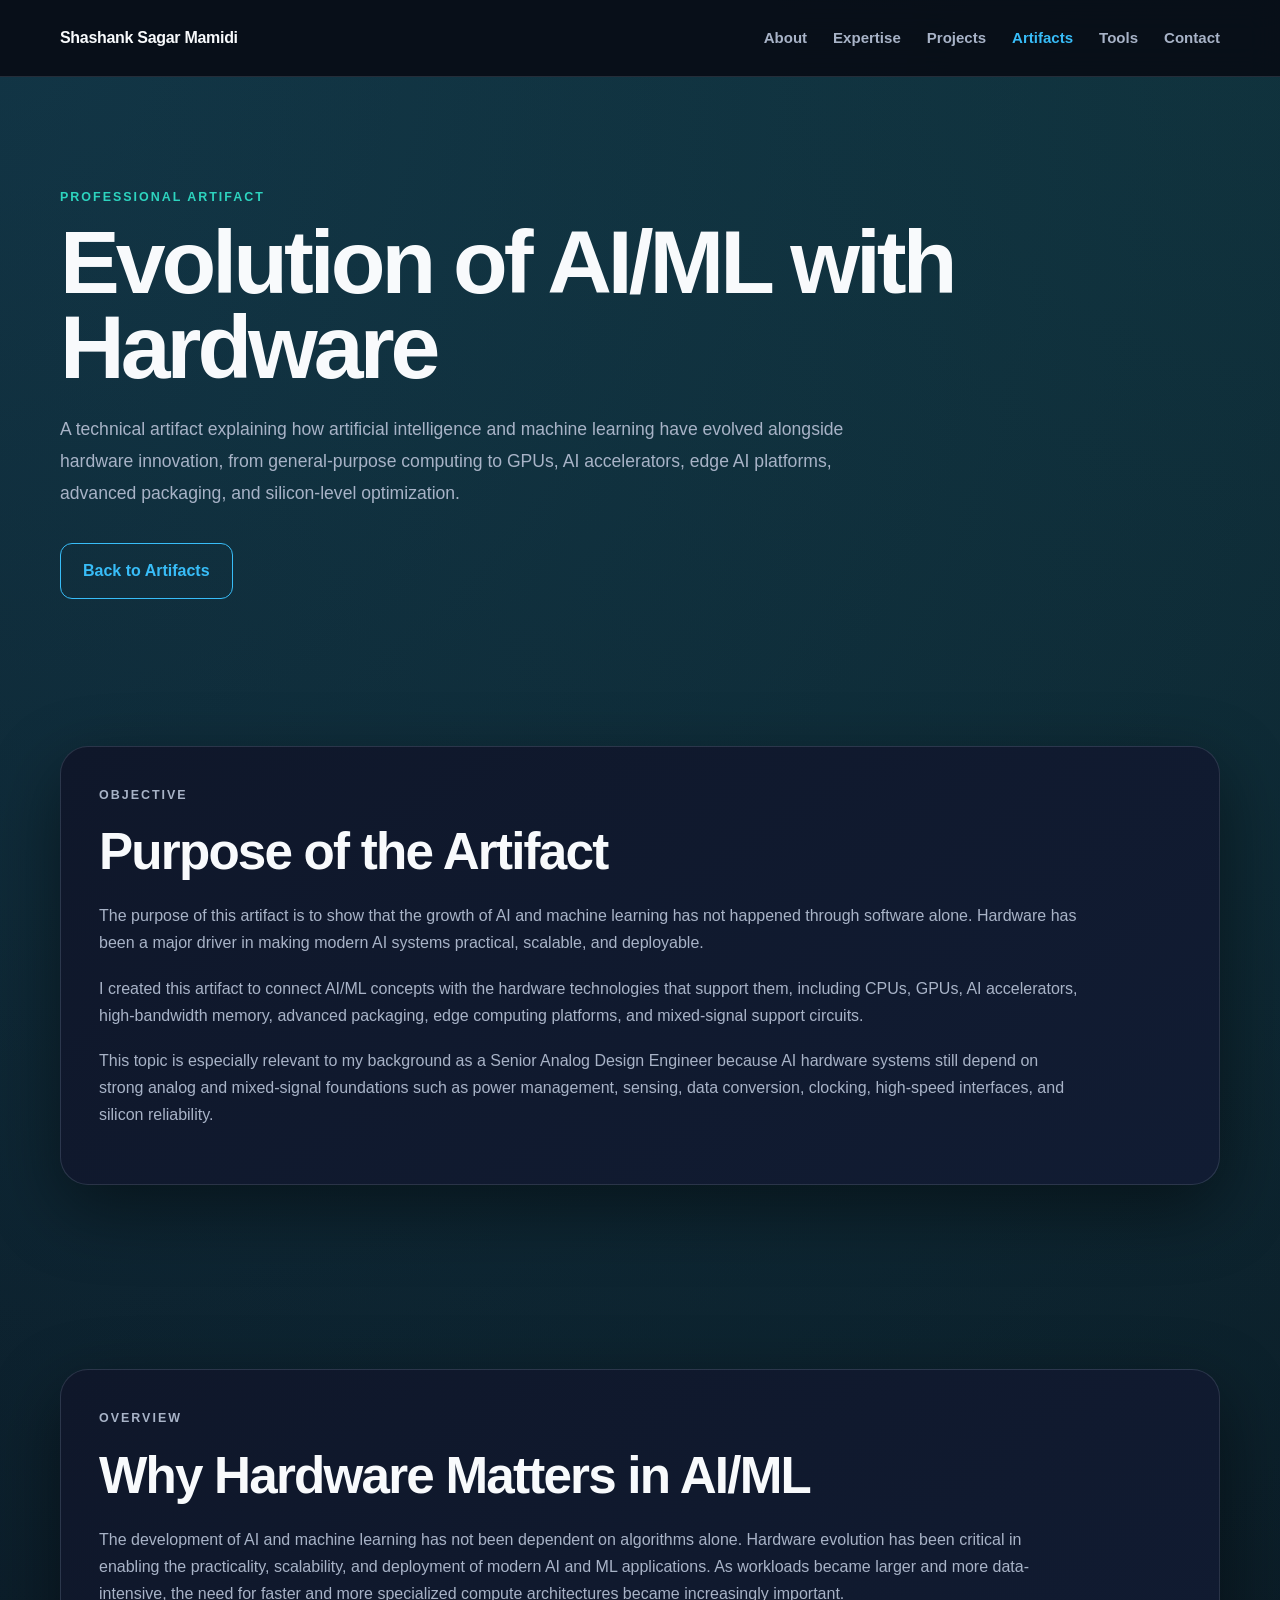
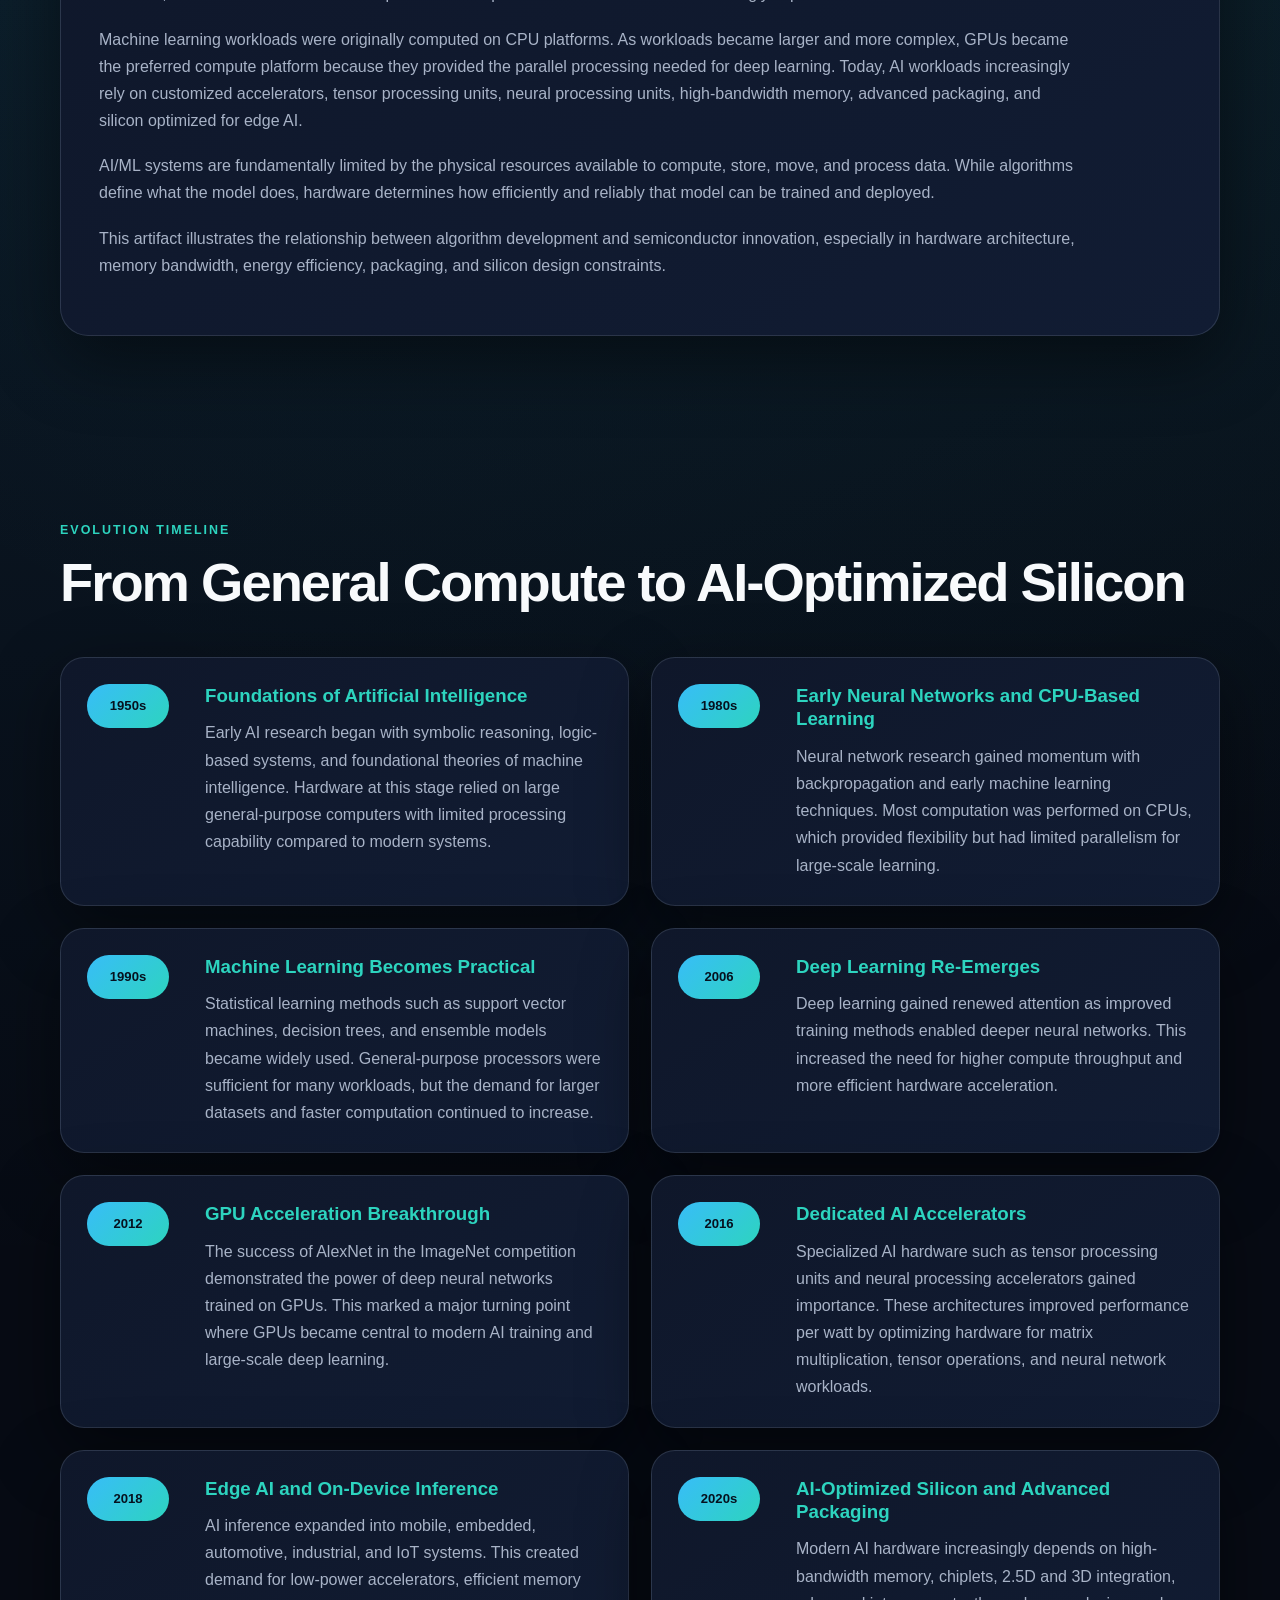
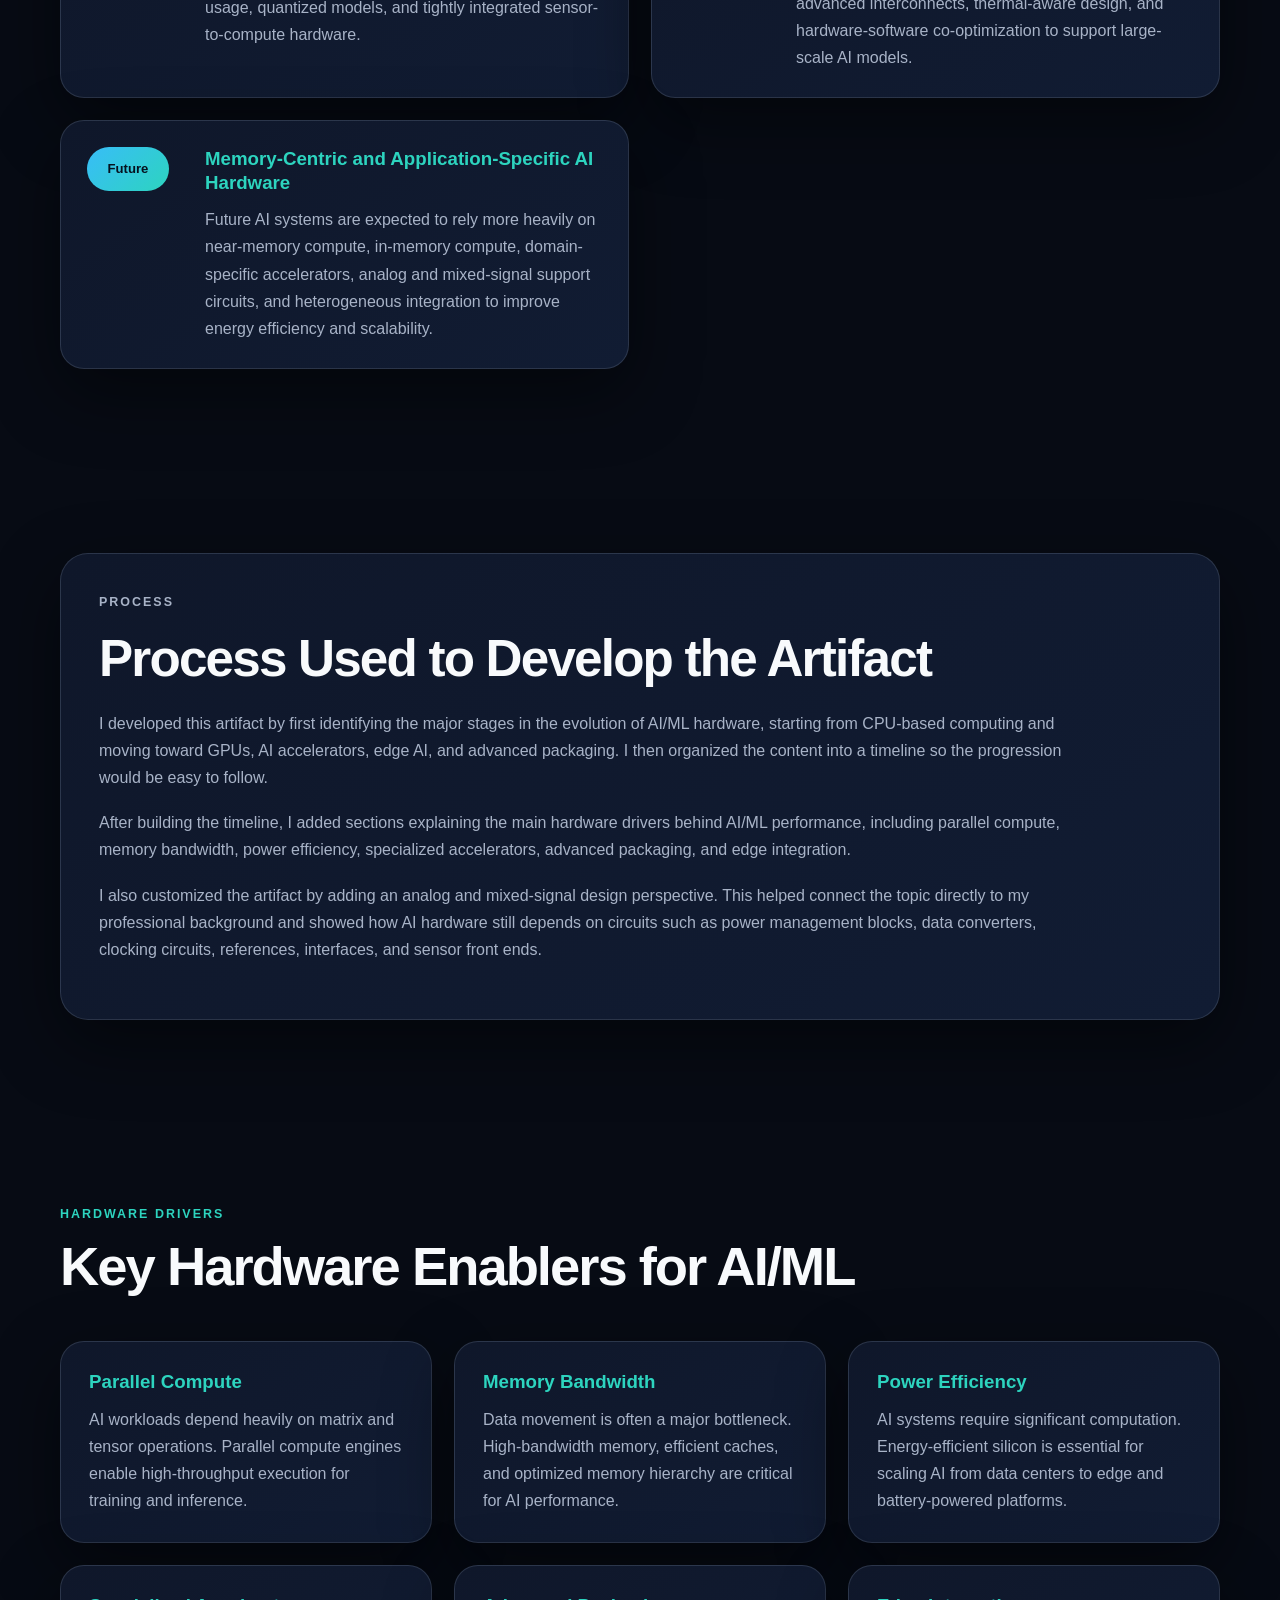
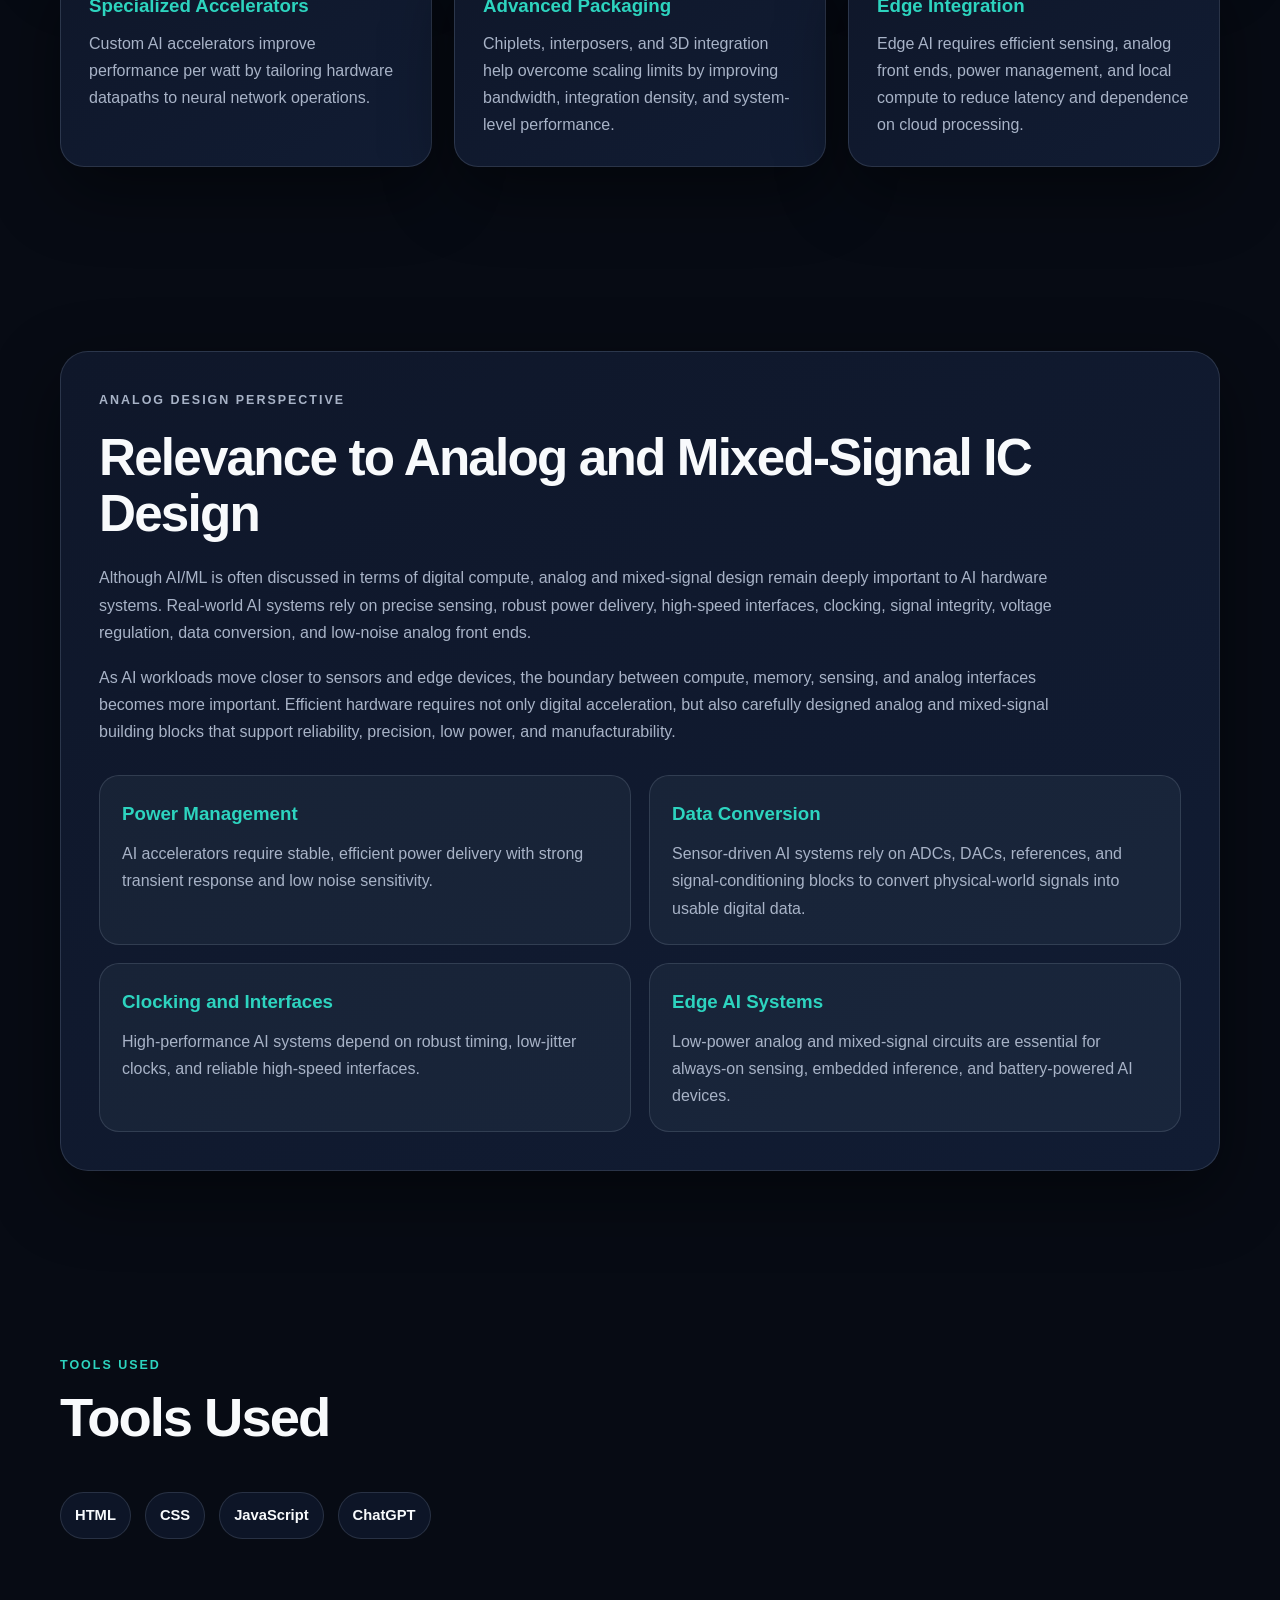
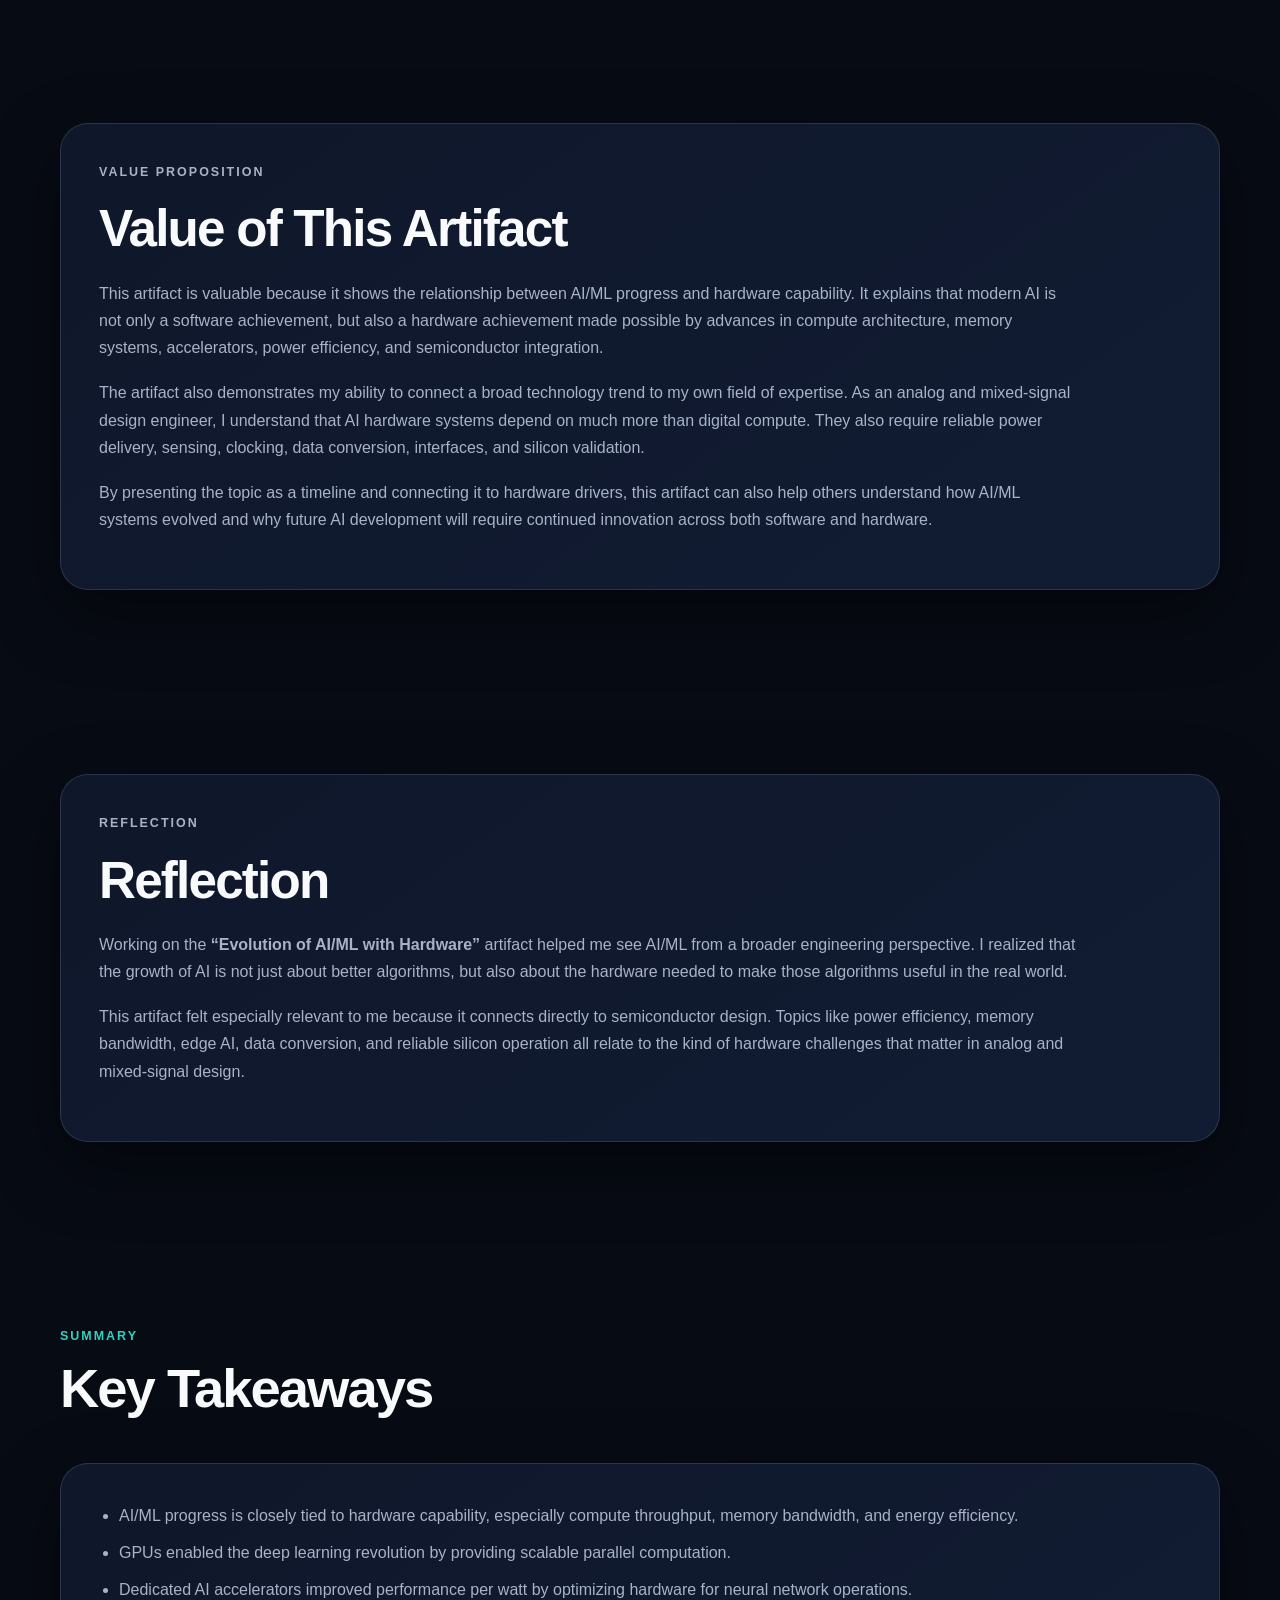
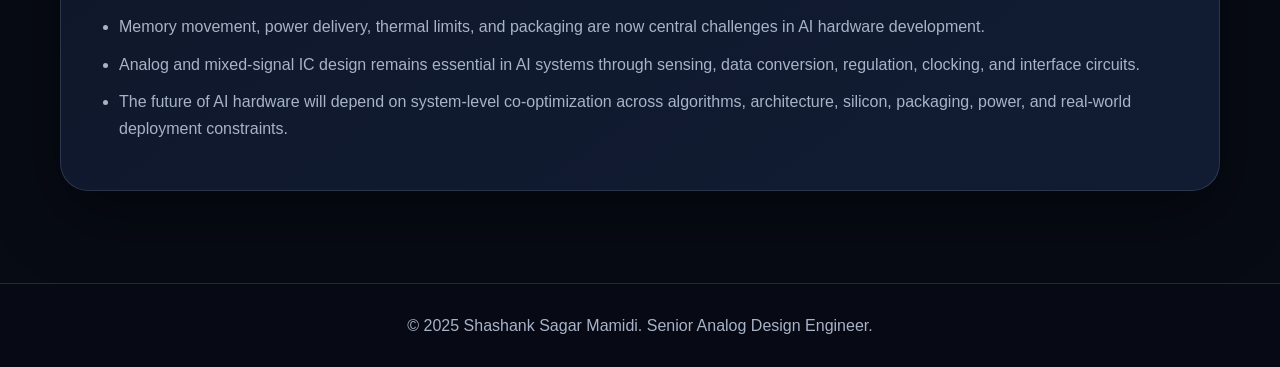
==== commit c32e4f29: "Update ai-ml-hardware.html Remove duplicate artifact information section" ====
--- a/ai-ml-hardware.html
+++ b/ai-ml-hardware.html
@@ -55,43 +55,6 @@
       </div>
     </section>
 
-    <!-- Artifact Information -->
-    <section class="section">
-      <div class="section-header">
-        <p class="section-label">Artifact Information</p>
-        <h2>Required Artifact Details</h2>
-      </div>
-
-      <div class="artifact-grid-3">
-
-        <article class="artifact-info-card">
-          <h3>Title</h3>
-          <p>
-            Evolution of AI/ML with Hardware
-          </p>
-        </article>
-
-        <article class="artifact-info-card">
-          <h3>Objective</h3>
-          <p>
-            The objective of this artifact is to explain how AI/ML progress has been shaped not only
-            by algorithms, but also by advances in compute hardware, memory systems, accelerators,
-            power efficiency, and semiconductor technology.
-          </p>
-        </article>
-
-        <article class="artifact-info-card">
-          <h3>Value Proposition</h3>
-          <p>
-            This artifact demonstrates the connection between AI/ML systems and hardware design,
-            showing why semiconductor innovation is essential for scalable, efficient, and practical
-            AI deployment.
-          </p>
-        </article>
-
-      </div>
-    </section>
-
     <!-- Objective -->
     <section class="section">
       <div class="artifact-overview-card">
